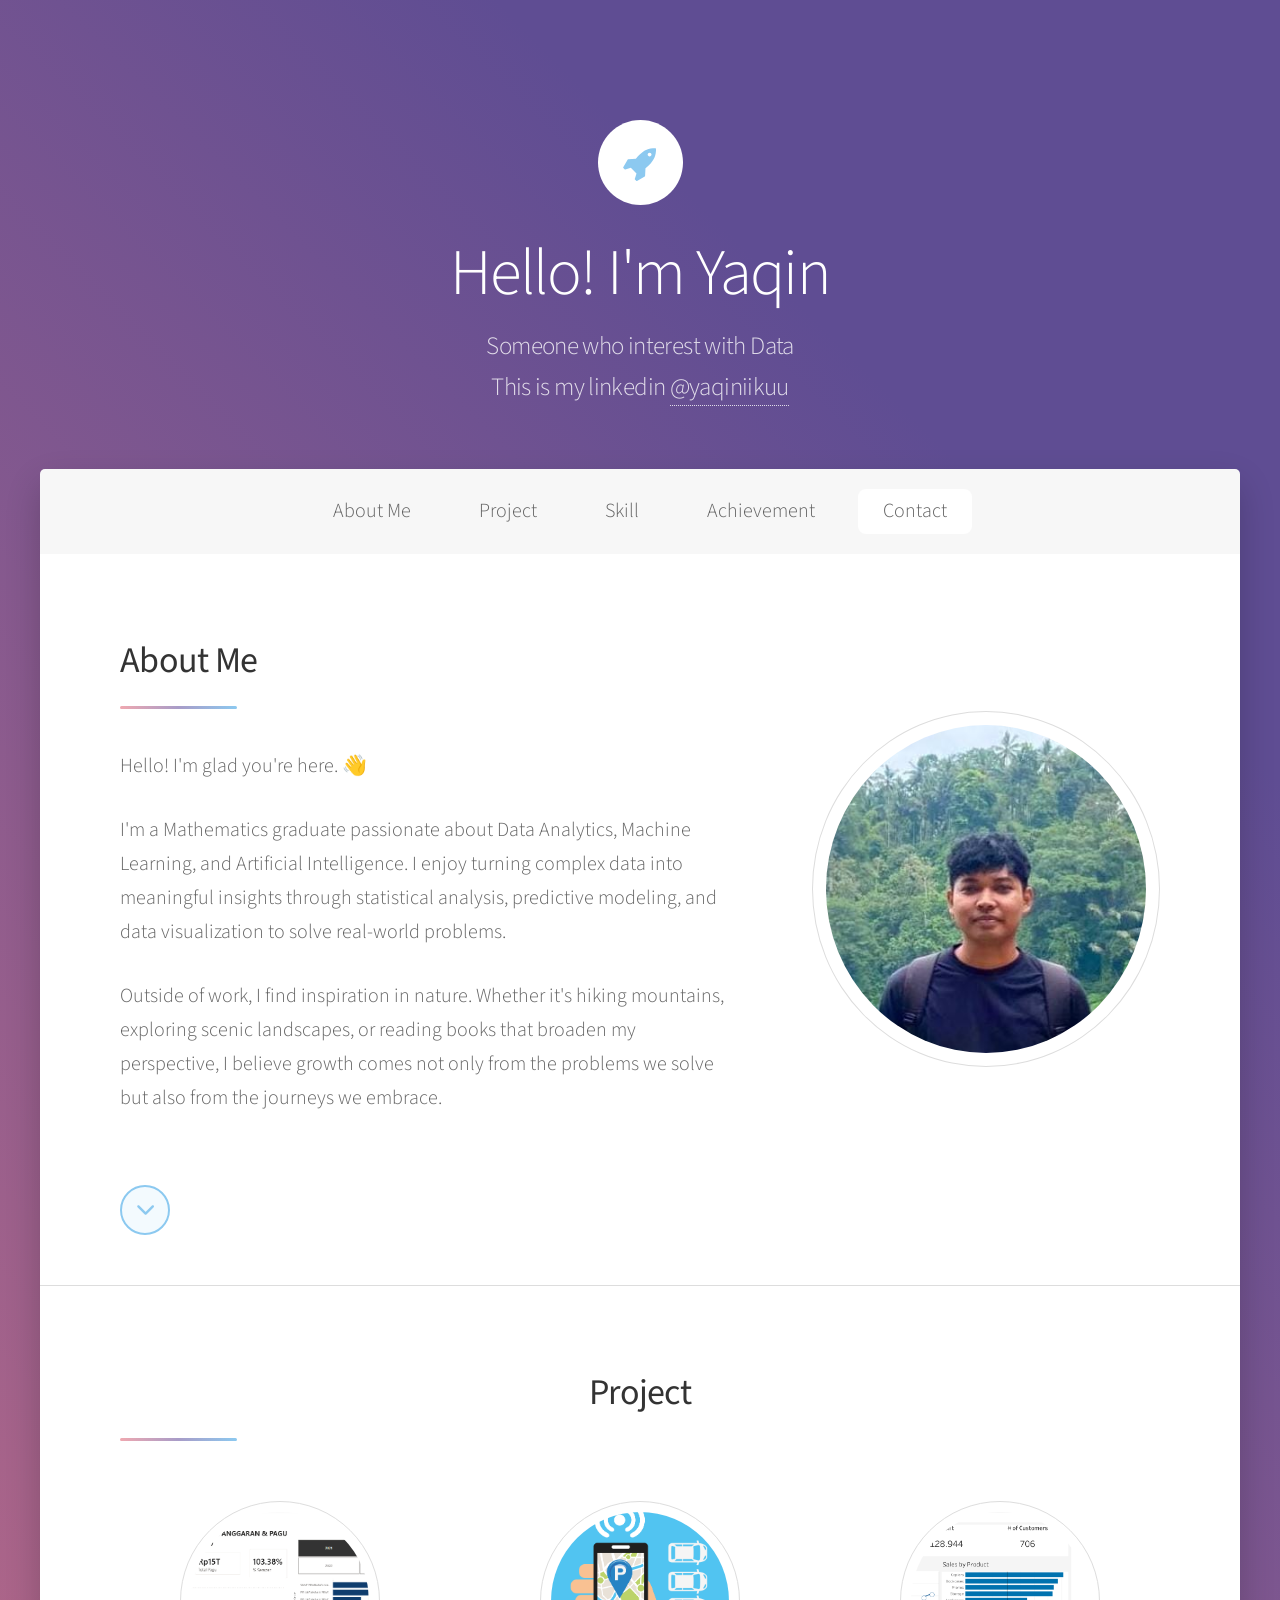
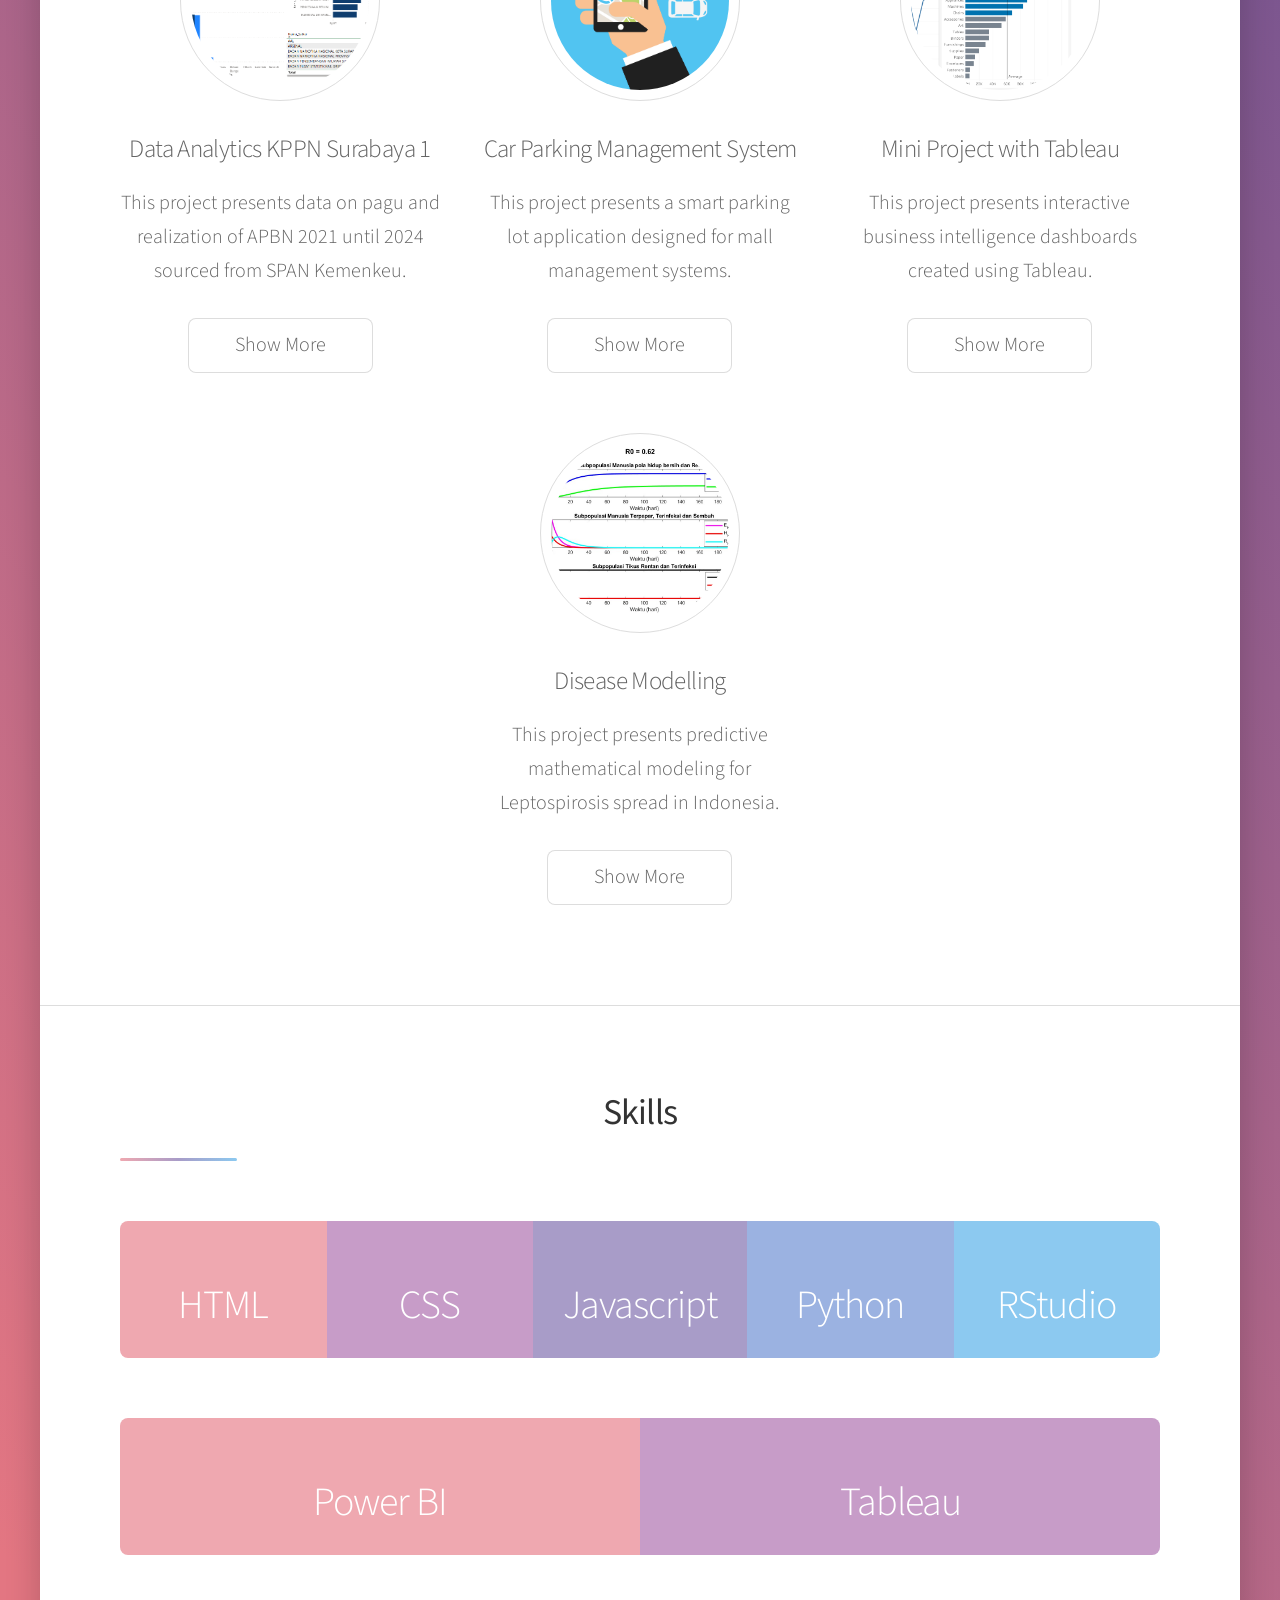
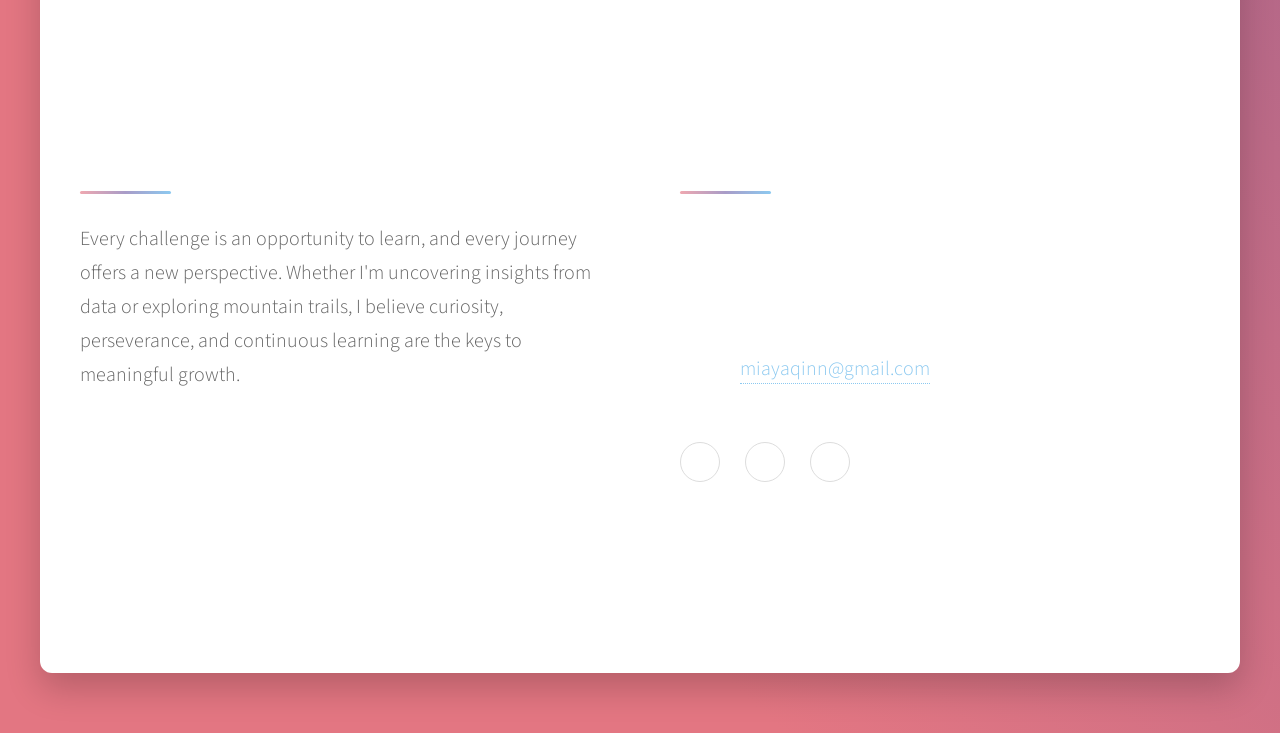
==== index.html @ 9f7db55f "Update index.html" ====
<!DOCTYPE HTML>
<html>
	<head>
		<title>Web Portofolio Me</title>
		<meta charset="utf-8" />
		<link rel="icon" href="favicon.ico" type="image/x-icon">
		<meta name="viewport" content="width=device-width, initial-scale=1, user-scalable=no" />
		<link rel="stylesheet" href="assets/css/main.css" />
		<link rel="stylesheet" href="assets/css/project.css" />
		<noscript><link rel="stylesheet" href="assets/css/noscript.css" /></noscript>
	</head>
	<body class="is-preload">

		<!-- Wrapper -->
			<div id="wrapper">

				<!-- Header -->
					<header id="header" class="alt">
						<span class="logo"><img src="images/logo.svg" alt="" /></span>
						<h1>Hello! I'm Yaqin</h1>
						<p>Someone who interest with Data<br />
						This is my linkedin <a href="https://linkedin.com">@yaqiniikuu</a></p>
					</header>

				<!-- Nav -->
					<nav id="nav">
						<ul>
							<li><a href="#intro" class="active">About Me</a></li>
							<li><a href="#first">Project</a></li>
							<li><a href="#second">Skill</a></li>
							<li><a href="#third">Achievement</a></li>
							<li><a href="#footer">Contact</a></li>
						</ul>
					</nav>

				<!-- Main -->
					<div id="main">

						<!-- Introduction -->
							<section id="intro" class="main">
								<div class="spotlight">
									<div class="content">
										<header class="major">
											<h2>About Me</h2>
										</header>
									 <p>
          						      Hello! I'm glad you're here. 👋
          						  </p>
          						  <p>
              					    I'm a Mathematics graduate passionate about Data Analytics,
              			 		    Machine Learning, and Artificial Intelligence. I enjoy turning
                					complex data into meaningful insights through statistical analysis,
                					predictive modeling, and data visualization to solve real-world
               					    problems.
          						   </p>
        						    <p>
           						     Outside of work, I find inspiration in nature. Whether it's hiking
           						     mountains, exploring scenic landscapes, or reading books that
              					     broaden my perspective, I believe growth comes not only from the
               						 problems we solve but also from the journeys we embrace.
          						  </p>
									</div>
									<span class="image"><img src="images/AboutMe.jpeg" alt="" /></span>
								</div>

<div class="scroll-down-container">
	<a href="#first" class="scroll-down-btn" aria-label="Scroll down to Projects">
		<i class="fa-solid fa-chevron-down"></i>
	</a>
</div>
							</section>

						<!-- First Section (Project) -->
							<section id="first" class="main special">
								<header class="major">
									<h2>Project</h2>
								</header>
								<ul class="features">
									<li>
										<span class="image"><img src="images/project1.png" alt="" /></span>
										<h3>Data Analytics KPPN Surabaya 1</h3>
										<p>This project presents data on pagu and realization of APBN 2021 until 2024 sourced from SPAN Kemenkeu.</p>
										<ul class="actions special">
											<li><a href="project1.html" class="button">Show More</a></li>
										</ul>
									</li>
									<li>
										<span class="image"><img src="images/project2.jpg" alt="" /></span>
										<h3>Car Parking Management System</h3>
										<p>This project presents a smart parking lot application designed for mall management systems.</p>
										<ul class="actions special">
											<li><a href="project2.html" class="button">Show More</a></li>
										</ul>
									</li>
									<li>
										<span class="image"><img src="images/project3.png" alt="" /></span>
										<h3>Mini Project with Tableau</h3>
										<p>This project presents interactive business intelligence dashboards created using Tableau.</p>
										<ul class="actions special">
											<li><a href="project3.html" class="button">Show More</a></li>
										</ul>
									</li>
									<li>
										<span class="image"><img src="images/project4.jpg" alt="" /></span>
										<h3>Disease Modelling</h3>
										<p>This project presents predictive mathematical modeling for Leptospirosis spread in Indonesia.</p>
										<ul class="actions special">
											<li><a href="project4.html" class="button">Show More</a></li>
										</ul>
									</li>
								</ul>
							</section>

						<!-- Second Section (Skills) -->
							<section id="second" class="main special">
								<header class="major">
									<h2>Skills</h2>
								</header>
								<ul class="statistics">
									<li class="style1">
										<span class="icon brands fa-html5"></span>
										<b>HTML</b>
									</li>
									<li class="style2">
										<span class="icon brands fa-css3-alt"></span>
										<b>CSS</b>
									</li>
									<li class="style3">
										<span class="icon brands fa-js"></span>
										<b>Javascript</b>
									</li>
									<li class="style4">
										<span class="icon brands fa-python"></span>
										<b>Python</b>
									</li>
									<li class="style5">
										<span class="icon brands fa-r-project"></span>
										<b>RStudio</b>
									</li>
								</ul>
        <ul class="statistics">
									<li class="style1">
										<span class="icon regular fa-chart-bar"></span>
										<b>Power BI</b>
									</li>
									<li class="style2">
										<span class="icon solid fa-chart-line"></span>
										<b>Tableau</b>
								</ul>
							</section>


				<!-- Footer -->
					<footer id="footer">
						<section>
							<h2>A little word by me</h2>
							<p>Every challenge is an opportunity to learn, and every journey offers a new perspective. Whether I'm uncovering insights from data or exploring mountain trails, I believe curiosity, perseverance, and continuous learning are the keys to meaningful growth.
</p>
						</section>
						<section>
							<h2>Contact</h2>
							<dl class="alt">
								<dt>Address</dt>
								<dd>Jl Tambak Bayan Tengah Gang 2 No 2, Bubutan, Surabaya, Jawa Timur</dd>
								<dt>Phone</dt>
								<dd>085174173677</dd>
								<dt>Email</dt>
								<dd><a href="mailto:miayaqinn@gmail.com">miayaqinn@gmail.com</a></dd>
							</dl>
							<ul class="icons">
								<li><a href="https://www.instagram.com/yaqiniiku/" class="icon brands fa-instagram alt"><span class="label">Instagram</span></a></li>
								<li><a href="https://github.com/yaqinikuu" class="icon brands fa-github alt"><span class="label">GitHub</span></a></li>
								<li><a href="https://www.linkedin.com/in/mohammad-iqbal-ainul-yaqin" class="icon brands fa-linkedin alt"><span class="label">Linkedin</span></a></li>
							</ul>
						</section>
					</footer>

			</div>

		<!-- Scripts -->
			<script src="assets/js/jquery.min.js"></script>
			<script src="assets/js/jquery.scrollex.min.js"></script>
			<script src="assets/js/jquery.scrolly.min.js"></script>
			<script src="assets/js/browser.min.js"></script>
			<script src="assets/js/breakpoints.min.js"></script>
			<script src="assets/js/util.js"></script>
			<script src="assets/js/main.js"></script>
			<script src="assets/js/project.js"></script>
								

	</body>
</html>
---- assets/css/main.css ----
@import 'https://fonts.googleapis.com/css?family=Source+Sans+Pro:300,400';
/* Panggil Font Awesome via CDN online */
@import url('https://cdnjs.cloudflare.com/ajax/libs/font-awesome/6.5.1/css/all.min.css');

/* Panggil Google Fonts */
@import url('https://fonts.googleapis.com/css?family=Source+Sans+Pro:300,400');


html, body, div, span, applet, object,
iframe, h1, h2, h3, h4, h5, h6, p, blockquote,
pre, a, abbr, acronym, address, big, cite,
code, del, dfn, em, img, ins, kbd, q, s, samp,
small, strike, strong, sub, sup, tt, var, b,
u, i, center, dl, dt, dd, ol, ul, li, fieldset,
form, label, legend, table, caption, tbody,
tfoot, thead, tr, th, td, article, aside,
canvas, details, embed, figure, figcaption,
footer, header, hgroup, menu, nav, output, ruby,
section, summary, time, mark, audio, video {
	margin: 0;
	padding: 0;
	border: 0;
	font-size: 100%;
	font: inherit;
	vertical-align: baseline;}

article, aside, details, figcaption, figure,
footer, header, hgroup, menu, nav, section {
	display: block;}




body {
	line-height: 1;
}

ol, ul {
	list-style: none;
}

blockquote, q {
	quotes: none;
}

	blockquote:before, blockquote:after, q:before, q:after {
		content: '';
		content: none;
	}

table {
	border-collapse: collapse;
	border-spacing: 0;
}

body {
	-webkit-text-size-adjust: none;
}

mark {
	background-color: transparent;
	color: inherit;
}

input::-moz-focus-inner {
	border: 0;
	padding: 0;
}

input, select, textarea {
	-moz-appearance: none;
	-webkit-appearance: none;
	-ms-appearance: none;
	appearance: none;
}

/* Basic */

	@-ms-viewport {
		width: device-width;
	}

	body {
		-ms-overflow-style: scrollbar;
	}

	@media screen and (max-width: 480px) {

		html, body {
			min-width: 320px;
		}

	}

	html {
		box-sizing: border-box;
	}

	*, *:before, *:after {
		box-sizing: inherit;
	}

	body {
		background-color: #935d8c;
		background-image: url("images/overlay.png"), -moz-linear-gradient(45deg, #e37682 15%, #5f4d93 85%);
		background-image: url("images/overlay.png"), -webkit-linear-gradient(45deg, #e37682 15%, #5f4d93 85%);
		background-image: url("images/overlay.png"), -ms-linear-gradient(45deg, #e37682 15%, #5f4d93 85%);
		background-image: url("images/overlay.png"), linear-gradient(45deg, #e37682 15%, #5f4d93 85%);
	}

		body.is-preload *, body.is-preload *:before, body.is-preload *:after {
			-moz-animation: none !important;
			-webkit-animation: none !important;
			-ms-animation: none !important;
			animation: none !important;
			-moz-transition: none !important;
			-webkit-transition: none !important;
			-ms-transition: none !important;
			transition: none !important;
		}

/* Type */

	body {
		background-color: #935d8c;
		color: rgba(255, 255, 255, 0.65);
	}

	body, input, select, textarea {
		font-family: "Source Sans Pro", Helvetica, sans-serif;
		font-size: 17pt;
		font-weight: 300;
		line-height: 1.65;
	}

		@media screen and (max-width: 1680px) {

			body, input, select, textarea {
				font-size: 14pt;
			}

		}

		@media screen and (max-width: 1280px) {

			body, input, select, textarea {
				font-size: 12pt;
			}

		}

		@media screen and (max-width: 360px) {

			body, input, select, textarea {
				font-size: 11pt;
			}

		}

	a {
		-moz-transition: color 0.2s ease, border-bottom 0.2s ease;
		-webkit-transition: color 0.2s ease, border-bottom 0.2s ease;
		-ms-transition: color 0.2s ease, border-bottom 0.2s ease;
		transition: color 0.2s ease, border-bottom 0.2s ease;
		text-decoration: none;
		border-bottom: dotted 1px;
		color: inherit;
	}

		a:hover {
			border-bottom-color: transparent;
		}

	strong, b {
		font-weight: 400;
	}

	em, i {
		font-style: italic;
	}

	p {
		margin: 0 0 2em 0;
	}

		p.content {
			-moz-columns: 20em 2;
			-webkit-columns: 20em 2;
			-ms-columns: 20em 2;
			columns: 20em 2;
			-moz-column-gap: 2em;
			-webkit-column-gap: 2em;
			-ms-column-gap: 2em;
			column-gap: 2em;
			text-align: justify;
		}

	h1, h2, h3, h4, h5, h6 {
		font-weight: 300;
		line-height: 1.5;
		margin: 0 0 0.7em 0;
		letter-spacing: -0.025em;
	}

		h1 a, h2 a, h3 a, h4 a, h5 a, h6 a {
			color: inherit;
			text-decoration: none;
		}

	h1 {
		font-size: 2.5em;
		line-height: 1.2;
	}

	h2 {
		font-size: 1.5em;
	}

	h3 {
		font-size: 1.25em;
	}

	h4 {
		font-size: 1.1em;
	}

	h5 {
		font-size: 0.9em;
	}

	h6 {
		font-size: 0.7em;
	}

	@media screen and (max-width: 736px) {

		h1 {
			font-size: 2em;
		}

	}

	sub {
		font-size: 0.8em;
		position: relative;
		top: 0.5em;
	}

	sup {
		font-size: 0.8em;
		position: relative;
		top: -0.5em;
	}

	blockquote {
		border-left: solid 4px;
		font-style: italic;
		margin: 0 0 2em 0;
		padding: 0.5em 0 0.5em 2em;
	}

	code {
		border-radius: 8px;
		border: solid 1px;
		font-family: "Courier New", monospace;
		font-size: 0.9em;
		margin: 0 0.25em;
		padding: 0.25em 0.65em;
	}

	pre {
		-webkit-overflow-scrolling: touch;
		font-family: "Courier New", monospace;
		font-size: 0.9em;
		margin: 0 0 2em 0;
	}

		pre code {
			display: block;
			line-height: 1.75;
			padding: 1em 1.5em;
			overflow-x: auto;
		}

	hr {
		border: 0;
		border-bottom: solid 1px;
		margin: 2em 0;
	}

		hr.major {
			margin: 3em 0;
		}

	.align-left {
		text-align: left;
	}

	.align-center {
		text-align: center;
	}

	.align-right {
		text-align: right;
	}

	input, select, textarea {
		color: #ffffff;
	}

	a:hover {
		color: #ffffff;
	}

	strong, b {
		color: #ffffff;
	}

	h1, h2, h3, h4, h5, h6 {
		color: #ffffff;
	}

	blockquote {
		border-left-color: rgba(255, 255, 255, 0.35);
	}

	code {
		background: rgba(255, 255, 255, 0.075);
		border-color: rgba(255, 255, 255, 0.35);
	}

	hr {
		border-bottom-color: rgba(255, 255, 255, 0.35);
	}

/* Row */

	.row {
		display: flex;
		flex-wrap: wrap;
		box-sizing: border-box;
		align-items: stretch;
	}

		.row > * {
			box-sizing: border-box;
		}

		.row.gtr-uniform > * > :last-child {
			margin-bottom: 0;
		}

		.row.aln-left {
			justify-content: flex-start;
		}

		.row.aln-center {
			justify-content: center;
		}

		.row.aln-right {
			justify-content: flex-end;
		}

		.row.aln-top {
			align-items: flex-start;
		}

		.row.aln-middle {
			align-items: center;
		}

		.row.aln-bottom {
			align-items: flex-end;
		}

		.row > .imp {
			order: -1;
		}

		.row > .col-1 {
			width: 8.33333%;
		}

		.row > .off-1 {
			margin-left: 8.33333%;
		}

		.row > .col-2 {
			width: 16.66667%;
		}

		.row > .off-2 {
			margin-left: 16.66667%;
		}

		.row > .col-3 {
			width: 25%;
		}

		.row > .off-3 {
			margin-left: 25%;
		}

		.row > .col-4 {
			width: 33.33333%;
		}

		.row > .off-4 {
			margin-left: 33.33333%;
		}

		.row > .col-5 {
			width: 41.66667%;
		}

		.row > .off-5 {
			margin-left: 41.66667%;
		}

		.row > .col-6 {
			width: 50%;
		}

		.row > .off-6 {
			margin-left: 50%;
		}

		.row > .col-7 {
			width: 58.33333%;
		}

		.row > .off-7 {
			margin-left: 58.33333%;
		}

		.row > .col-8 {
			width: 66.66667%;
		}

		.row > .off-8 {
			margin-left: 66.66667%;
		}

		.row > .col-9 {
			width: 75%;
		}

		.row > .off-9 {
			margin-left: 75%;
		}

		.row > .col-10 {
			width: 83.33333%;
		}

		.row > .off-10 {
			margin-left: 83.33333%;
		}

		.row > .col-11 {
			width: 91.66667%;
		}

		.row > .off-11 {
			margin-left: 91.66667%;
		}

		.row > .col-12 {
			width: 100%;
		}

		.row > .off-12 {
			margin-left: 100%;
		}

		.row.gtr-0 {
			margin-top: 0;
			margin-left: 0em;
		}

			.row.gtr-0 > * {
				padding: 0 0 0 0em;
			}

			.row.gtr-0.gtr-uniform {
				margin-top: 0em;
			}

				.row.gtr-0.gtr-uniform > * {
					padding-top: 0em;
				}

		.row.gtr-25 {
			margin-top: 0;
			margin-left: -0.375em;
		}

			.row.gtr-25 > * {
				padding: 0 0 0 0.375em;
			}

			.row.gtr-25.gtr-uniform {
				margin-top: -0.375em;
			}

				.row.gtr-25.gtr-uniform > * {
					padding-top: 0.375em;
				}

		.row.gtr-50 {
			margin-top: 0;
			margin-left: -0.75em;
		}

			.row.gtr-50 > * {
				padding: 0 0 0 0.75em;
			}

			.row.gtr-50.gtr-uniform {
				margin-top: -0.75em;
			}

				.row.gtr-50.gtr-uniform > * {
					padding-top: 0.75em;
				}

		.row {
			margin-top: 0;
			margin-left: -1.5em;
		}

			.row > * {
				padding: 0 0 0 1.5em;
			}

			.row.gtr-uniform {
				margin-top: -1.5em;
			}

				.row.gtr-uniform > * {
					padding-top: 1.5em;
				}

		.row.gtr-150 {
			margin-top: 0;
			margin-left: -2.25em;
		}

			.row.gtr-150 > * {
				padding: 0 0 0 2.25em;
			}

			.row.gtr-150.gtr-uniform {
				margin-top: -2.25em;
			}

				.row.gtr-150.gtr-uniform > * {
					padding-top: 2.25em;
				}

		.row.gtr-200 {
			margin-top: 0;
			margin-left: -3em;
		}

			.row.gtr-200 > * {
				padding: 0 0 0 3em;
			}

			.row.gtr-200.gtr-uniform {
				margin-top: -3em;
			}

				.row.gtr-200.gtr-uniform > * {
					padding-top: 3em;
				}

		@media screen and (max-width: 1680px) {

			.row {
				display: flex;
				flex-wrap: wrap;
				box-sizing: border-box;
				align-items: stretch;
			}

				.row > * {
					box-sizing: border-box;
				}

				.row.gtr-uniform > * > :last-child {
					margin-bottom: 0;
				}

				.row.aln-left {
					justify-content: flex-start;
				}

				.row.aln-center {
					justify-content: center;
				}

				.row.aln-right {
					justify-content: flex-end;
				}

				.row.aln-top {
					align-items: flex-start;
				}

				.row.aln-middle {
					align-items: center;
				}

				.row.aln-bottom {
					align-items: flex-end;
				}

				.row > .imp-xlarge {
					order: -1;
				}

				.row > .col-1-xlarge {
					width: 8.33333%;
				}

				.row > .off-1-xlarge {
					margin-left: 8.33333%;
				}

				.row > .col-2-xlarge {
					width: 16.66667%;
				}

				.row > .off-2-xlarge {
					margin-left: 16.66667%;
				}

				.row > .col-3-xlarge {
					width: 25%;
				}

				.row > .off-3-xlarge {
					margin-left: 25%;
				}

				.row > .col-4-xlarge {
					width: 33.33333%;
				}

				.row > .off-4-xlarge {
					margin-left: 33.33333%;
				}

				.row > .col-5-xlarge {
					width: 41.66667%;
				}

				.row > .off-5-xlarge {
					margin-left: 41.66667%;
				}

				.row > .col-6-xlarge {
					width: 50%;
				}

				.row > .off-6-xlarge {
					margin-left: 50%;
				}

				.row > .col-7-xlarge {
					width: 58.33333%;
				}

				.row > .off-7-xlarge {
					margin-left: 58.33333%;
				}

				.row > .col-8-xlarge {
					width: 66.66667%;
				}

				.row > .off-8-xlarge {
					margin-left: 66.66667%;
				}

				.row > .col-9-xlarge {
					width: 75%;
				}

				.row > .off-9-xlarge {
					margin-left: 75%;
				}

				.row > .col-10-xlarge {
					width: 83.33333%;
				}

				.row > .off-10-xlarge {
					margin-left: 83.33333%;
				}

				.row > .col-11-xlarge {
					width: 91.66667%;
				}

				.row > .off-11-xlarge {
					margin-left: 91.66667%;
				}

				.row > .col-12-xlarge {
					width: 100%;
				}

				.row > .off-12-xlarge {
					margin-left: 100%;
				}

				.row.gtr-0 {
					margin-top: 0;
					margin-left: 0em;
				}

					.row.gtr-0 > * {
						padding: 0 0 0 0em;
					}

					.row.gtr-0.gtr-uniform {
						margin-top: 0em;
					}

						.row.gtr-0.gtr-uniform > * {
							padding-top: 0em;
						}

				.row.gtr-25 {
					margin-top: 0;
					margin-left: -0.375em;
				}

					.row.gtr-25 > * {
						padding: 0 0 0 0.375em;
					}

					.row.gtr-25.gtr-uniform {
						margin-top: -0.375em;
					}

						.row.gtr-25.gtr-uniform > * {
							padding-top: 0.375em;
						}

				.row.gtr-50 {
					margin-top: 0;
					margin-left: -0.75em;
				}

					.row.gtr-50 > * {
						padding: 0 0 0 0.75em;
					}

					.row.gtr-50.gtr-uniform {
						margin-top: -0.75em;
					}

						.row.gtr-50.gtr-uniform > * {
							padding-top: 0.75em;
						}

				.row {
					margin-top: 0;
					margin-left: -1.5em;
				}

					.row > * {
						padding: 0 0 0 1.5em;
					}

					.row.gtr-uniform {
						margin-top: -1.5em;
					}

						.row.gtr-uniform > * {
							padding-top: 1.5em;
						}

				.row.gtr-150 {
					margin-top: 0;
					margin-left: -2.25em;
				}

					.row.gtr-150 > * {
						padding: 0 0 0 2.25em;
					}

					.row.gtr-150.gtr-uniform {
						margin-top: -2.25em;
					}

						.row.gtr-150.gtr-uniform > * {
							padding-top: 2.25em;
						}

				.row.gtr-200 {
					margin-top: 0;
					margin-left: -3em;
				}

					.row.gtr-200 > * {
						padding: 0 0 0 3em;
					}

					.row.gtr-200.gtr-uniform {
						margin-top: -3em;
					}

						.row.gtr-200.gtr-uniform > * {
							padding-top: 3em;
						}

		}

		@media screen and (max-width: 1280px) {

			.row {
				display: flex;
				flex-wrap: wrap;
				box-sizing: border-box;
				align-items: stretch;
			}

				.row > * {
					box-sizing: border-box;
				}

				.row.gtr-uniform > * > :last-child {
					margin-bottom: 0;
				}

				.row.aln-left {
					justify-content: flex-start;
				}

				.row.aln-center {
					justify-content: center;
				}

				.row.aln-right {
					justify-content: flex-end;
				}

				.row.aln-top {
					align-items: flex-start;
				}

				.row.aln-middle {
					align-items: center;
				}

				.row.aln-bottom {
					align-items: flex-end;
				}

				.row > .imp-large {
					order: -1;
				}

				.row > .col-1-large {
					width: 8.33333%;
				}

				.row > .off-1-large {
					margin-left: 8.33333%;
				}

				.row > .col-2-large {
					width: 16.66667%;
				}

				.row > .off-2-large {
					margin-left: 16.66667%;
				}

				.row > .col-3-large {
					width: 25%;
				}

				.row > .off-3-large {
					margin-left: 25%;
				}

				.row > .col-4-large {
					width: 33.33333%;
				}

				.row > .off-4-large {
					margin-left: 33.33333%;
				}

				.row > .col-5-large {
					width: 41.66667%;
				}

				.row > .off-5-large {
					margin-left: 41.66667%;
				}

				.row > .col-6-large {
					width: 50%;
				}

				.row > .off-6-large {
					margin-left: 50%;
				}

				.row > .col-7-large {
					width: 58.33333%;
				}

				.row > .off-7-large {
					margin-left: 58.33333%;
				}

				.row > .col-8-large {
					width: 66.66667%;
				}

				.row > .off-8-large {
					margin-left: 66.66667%;
				}

				.row > .col-9-large {
					width: 75%;
				}

				.row > .off-9-large {
					margin-left: 75%;
				}

				.row > .col-10-large {
					width: 83.33333%;
				}

				.row > .off-10-large {
					margin-left: 83.33333%;
				}

				.row > .col-11-large {
					width: 91.66667%;
				}

				.row > .off-11-large {
					margin-left: 91.66667%;
				}

				.row > .col-12-large {
					width: 100%;
				}

				.row > .off-12-large {
					margin-left: 100%;
				}

				.row.gtr-0 {
					margin-top: 0;
					margin-left: 0em;
				}

					.row.gtr-0 > * {
						padding: 0 0 0 0em;
					}

					.row.gtr-0.gtr-uniform {
						margin-top: 0em;
					}

						.row.gtr-0.gtr-uniform > * {
							padding-top: 0em;
						}

				.row.gtr-25 {
					margin-top: 0;
					margin-left: -0.375em;
				}

					.row.gtr-25 > * {
						padding: 0 0 0 0.375em;
					}

					.row.gtr-25.gtr-uniform {
						margin-top: -0.375em;
					}

						.row.gtr-25.gtr-uniform > * {
							padding-top: 0.375em;
						}

				.row.gtr-50 {
					margin-top: 0;
					margin-left: -0.75em;
				}

					.row.gtr-50 > * {
						padding: 0 0 0 0.75em;
					}

					.row.gtr-50.gtr-uniform {
						margin-top: -0.75em;
					}

						.row.gtr-50.gtr-uniform > * {
							padding-top: 0.75em;
						}

				.row {
					margin-top: 0;
					margin-left: -1.5em;
				}

					.row > * {
						padding: 0 0 0 1.5em;
					}

					.row.gtr-uniform {
						margin-top: -1.5em;
					}

						.row.gtr-uniform > * {
							padding-top: 1.5em;
						}

				.row.gtr-150 {
					margin-top: 0;
					margin-left: -2.25em;
				}

					.row.gtr-150 > * {
						padding: 0 0 0 2.25em;
					}

					.row.gtr-150.gtr-uniform {
						margin-top: -2.25em;
					}

						.row.gtr-150.gtr-uniform > * {
							padding-top: 2.25em;
						}

				.row.gtr-200 {
					margin-top: 0;
					margin-left: -3em;
				}

					.row.gtr-200 > * {
						padding: 0 0 0 3em;
					}

					.row.gtr-200.gtr-uniform {
						margin-top: -3em;
					}

						.row.gtr-200.gtr-uniform > * {
							padding-top: 3em;
						}

		}

		@media screen and (max-width: 980px) {

			.row {
				display: flex;
				flex-wrap: wrap;
				box-sizing: border-box;
				align-items: stretch;
			}

				.row > * {
					box-sizing: border-box;
				}

				.row.gtr-uniform > * > :last-child {
					margin-bottom: 0;
				}

				.row.aln-left {
					justify-content: flex-start;
				}

				.row.aln-center {
					justify-content: center;
				}

				.row.aln-right {
					justify-content: flex-end;
				}

				.row.aln-top {
					align-items: flex-start;
				}

				.row.aln-middle {
					align-items: center;
				}

				.row.aln-bottom {
					align-items: flex-end;
				}

				.row > .imp-medium {
					order: -1;
				}

				.row > .col-1-medium {
					width: 8.33333%;
				}

				.row > .off-1-medium {
					margin-left: 8.33333%;
				}

				.row > .col-2-medium {
					width: 16.66667%;
				}

				.row > .off-2-medium {
					margin-left: 16.66667%;
				}

				.row > .col-3-medium {
					width: 25%;
				}

				.row > .off-3-medium {
					margin-left: 25%;
				}

				.row > .col-4-medium {
					width: 33.33333%;
				}

				.row > .off-4-medium {
					margin-left: 33.33333%;
				}

				.row > .col-5-medium {
					width: 41.66667%;
				}

				.row > .off-5-medium {
					margin-left: 41.66667%;
				}

				.row > .col-6-medium {
					width: 50%;
				}

				.row > .off-6-medium {
					margin-left: 50%;
				}

				.row > .col-7-medium {
					width: 58.33333%;
				}

				.row > .off-7-medium {
					margin-left: 58.33333%;
				}

				.row > .col-8-medium {
					width: 66.66667%;
				}

				.row > .off-8-medium {
					margin-left: 66.66667%;
				}

				.row > .col-9-medium {
					width: 75%;
				}

				.row > .off-9-medium {
					margin-left: 75%;
				}

				.row > .col-10-medium {
					width: 83.33333%;
				}

				.row > .off-10-medium {
					margin-left: 83.33333%;
				}

				.row > .col-11-medium {
					width: 91.66667%;
				}

				.row > .off-11-medium {
					margin-left: 91.66667%;
				}

				.row > .col-12-medium {
					width: 100%;
				}

				.row > .off-12-medium {
					margin-left: 100%;
				}

				.row.gtr-0 {
					margin-top: 0;
					margin-left: 0em;
				}

					.row.gtr-0 > * {
						padding: 0 0 0 0em;
					}

					.row.gtr-0.gtr-uniform {
						margin-top: 0em;
					}

						.row.gtr-0.gtr-uniform > * {
							padding-top: 0em;
						}

				.row.gtr-25 {
					margin-top: 0;
					margin-left: -0.375em;
				}

					.row.gtr-25 > * {
						padding: 0 0 0 0.375em;
					}

					.row.gtr-25.gtr-uniform {
						margin-top: -0.375em;
					}

						.row.gtr-25.gtr-uniform > * {
							padding-top: 0.375em;
						}

				.row.gtr-50 {
					margin-top: 0;
					margin-left: -0.75em;
				}

					.row.gtr-50 > * {
						padding: 0 0 0 0.75em;
					}

					.row.gtr-50.gtr-uniform {
						margin-top: -0.75em;
					}

						.row.gtr-50.gtr-uniform > * {
							padding-top: 0.75em;
						}

				.row {
					margin-top: 0;
					margin-left: -1.5em;
				}

					.row > * {
						padding: 0 0 0 1.5em;
					}

					.row.gtr-uniform {
						margin-top: -1.5em;
					}

						.row.gtr-uniform > * {
							padding-top: 1.5em;
						}

				.row.gtr-150 {
					margin-top: 0;
					margin-left: -2.25em;
				}

					.row.gtr-150 > * {
						padding: 0 0 0 2.25em;
					}

					.row.gtr-150.gtr-uniform {
						margin-top: -2.25em;
					}

						.row.gtr-150.gtr-uniform > * {
							padding-top: 2.25em;
						}

				.row.gtr-200 {
					margin-top: 0;
					margin-left: -3em;
				}

					.row.gtr-200 > * {
						padding: 0 0 0 3em;
					}

					.row.gtr-200.gtr-uniform {
						margin-top: -3em;
					}

						.row.gtr-200.gtr-uniform > * {
							padding-top: 3em;
						}

		}

		@media screen and (max-width: 736px) {

			.row {
				display: flex;
				flex-wrap: wrap;
				box-sizing: border-box;
				align-items: stretch;
			}

				.row > * {
					box-sizing: border-box;
				}

				.row.gtr-uniform > * > :last-child {
					margin-bottom: 0;
				}

				.row.aln-left {
					justify-content: flex-start;
				}

				.row.aln-center {
					justify-content: center;
				}

				.row.aln-right {
					justify-content: flex-end;
				}

				.row.aln-top {
					align-items: flex-start;
				}

				.row.aln-middle {
					align-items: center;
				}

				.row.aln-bottom {
					align-items: flex-end;
				}

				.row > .imp-small {
					order: -1;
				}

				.row > .col-1-small {
					width: 8.33333%;
				}

				.row > .off-1-small {
					margin-left: 8.33333%;
				}

				.row > .col-2-small {
					width: 16.66667%;
				}

				.row > .off-2-small {
					margin-left: 16.66667%;
				}

				.row > .col-3-small {
					width: 25%;
				}

				.row > .off-3-small {
					margin-left: 25%;
				}

				.row > .col-4-small {
					width: 33.33333%;
				}

				.row > .off-4-small {
					margin-left: 33.33333%;
				}

				.row > .col-5-small {
					width: 41.66667%;
				}

				.row > .off-5-small {
					margin-left: 41.66667%;
				}

				.row > .col-6-small {
					width: 50%;
				}

				.row > .off-6-small {
					margin-left: 50%;
				}

				.row > .col-7-small {
					width: 58.33333%;
				}

				.row > .off-7-small {
					margin-left: 58.33333%;
				}

				.row > .col-8-small {
					width: 66.66667%;
				}

				.row > .off-8-small {
					margin-left: 66.66667%;
				}

				.row > .col-9-small {
					width: 75%;
				}

				.row > .off-9-small {
					margin-left: 75%;
				}

				.row > .col-10-small {
					width: 83.33333%;
				}

				.row > .off-10-small {
					margin-left: 83.33333%;
				}

				.row > .col-11-small {
					width: 91.66667%;
				}

				.row > .off-11-small {
					margin-left: 91.66667%;
				}

				.row > .col-12-small {
					width: 100%;
				}

				.row > .off-12-small {
					margin-left: 100%;
				}

				.row.gtr-0 {
					margin-top: 0;
					margin-left: 0em;
				}

					.row.gtr-0 > * {
						padding: 0 0 0 0em;
					}

					.row.gtr-0.gtr-uniform {
						margin-top: 0em;
					}

						.row.gtr-0.gtr-uniform > * {
							padding-top: 0em;
						}

				.row.gtr-25 {
					margin-top: 0;
					margin-left: -0.25em;
				}

					.row.gtr-25 > * {
						padding: 0 0 0 0.25em;
					}

					.row.gtr-25.gtr-uniform {
						margin-top: -0.25em;
					}

						.row.gtr-25.gtr-uniform > * {
							padding-top: 0.25em;
						}

				.row.gtr-50 {
					margin-top: 0;
					margin-left: -0.5em;
				}

					.row.gtr-50 > * {
						padding: 0 0 0 0.5em;
					}

					.row.gtr-50.gtr-uniform {
						margin-top: -0.5em;
					}

						.row.gtr-50.gtr-uniform > * {
							padding-top: 0.5em;
						}

				.row {
					margin-top: 0;
					margin-left: -1em;
				}

					.row > * {
						padding: 0 0 0 1em;
					}

					.row.gtr-uniform {
						margin-top: -1em;
					}

						.row.gtr-uniform > * {
							padding-top: 1em;
						}

				.row.gtr-150 {
					margin-top: 0;
					margin-left: -1.5em;
				}

					.row.gtr-150 > * {
						padding: 0 0 0 1.5em;
					}

					.row.gtr-150.gtr-uniform {
						margin-top: -1.5em;
					}

						.row.gtr-150.gtr-uniform > * {
							padding-top: 1.5em;
						}

				.row.gtr-200 {
					margin-top: 0;
					margin-left: -2em;
				}

					.row.gtr-200 > * {
						padding: 0 0 0 2em;
					}

					.row.gtr-200.gtr-uniform {
						margin-top: -2em;
					}

						.row.gtr-200.gtr-uniform > * {
							padding-top: 2em;
						}

		}

		@media screen and (max-width: 480px) {

			.row {
				display: flex;
				flex-wrap: wrap;
				box-sizing: border-box;
				align-items: stretch;
			}

				.row > * {
					box-sizing: border-box;
				}

				.row.gtr-uniform > * > :last-child {
					margin-bottom: 0;
				}

				.row.aln-left {
					justify-content: flex-start;
				}

				.row.aln-center {
					justify-content: center;
				}

				.row.aln-right {
					justify-content: flex-end;
				}

				.row.aln-top {
					align-items: flex-start;
				}

				.row.aln-middle {
					align-items: center;
				}

				.row.aln-bottom {
					align-items: flex-end;
				}

				.row > .imp-xsmall {
					order: -1;
				}

				.row > .col-1-xsmall {
					width: 8.33333%;
				}

				.row > .off-1-xsmall {
					margin-left: 8.33333%;
				}

				.row > .col-2-xsmall {
					width: 16.66667%;
				}

				.row > .off-2-xsmall {
					margin-left: 16.66667%;
				}

				.row > .col-3-xsmall {
					width: 25%;
				}

				.row > .off-3-xsmall {
					margin-left: 25%;
				}

				.row > .col-4-xsmall {
					width: 33.33333%;
				}

				.row > .off-4-xsmall {
					margin-left: 33.33333%;
				}

				.row > .col-5-xsmall {
					width: 41.66667%;
				}

				.row > .off-5-xsmall {
					margin-left: 41.66667%;
				}

				.row > .col-6-xsmall {
					width: 50%;
				}

				.row > .off-6-xsmall {
					margin-left: 50%;
				}

				.row > .col-7-xsmall {
					width: 58.33333%;
				}

				.row > .off-7-xsmall {
					margin-left: 58.33333%;
				}

				.row > .col-8-xsmall {
					width: 66.66667%;
				}

				.row > .off-8-xsmall {
					margin-left: 66.66667%;
				}

				.row > .col-9-xsmall {
					width: 75%;
				}

				.row > .off-9-xsmall {
					margin-left: 75%;
				}

				.row > .col-10-xsmall {
					width: 83.33333%;
				}

				.row > .off-10-xsmall {
					margin-left: 83.33333%;
				}

				.row > .col-11-xsmall {
					width: 91.66667%;
				}

				.row > .off-11-xsmall {
					margin-left: 91.66667%;
				}

				.row > .col-12-xsmall {
					width: 100%;
				}

				.row > .off-12-xsmall {
					margin-left: 100%;
				}

				.row.gtr-0 {
					margin-top: 0;
					margin-left: 0em;
				}

					.row.gtr-0 > * {
						padding: 0 0 0 0em;
					}

					.row.gtr-0.gtr-uniform {
						margin-top: 0em;
					}

						.row.gtr-0.gtr-uniform > * {
							padding-top: 0em;
						}

				.row.gtr-25 {
					margin-top: 0;
					margin-left: -0.3125em;
				}

					.row.gtr-25 > * {
						padding: 0 0 0 0.3125em;
					}

					.row.gtr-25.gtr-uniform {
						margin-top: -0.3125em;
					}

						.row.gtr-25.gtr-uniform > * {
							padding-top: 0.3125em;
						}

				.row.gtr-50 {
					margin-top: 0;
					margin-left: -0.625em;
				}

					.row.gtr-50 > * {
						padding: 0 0 0 0.625em;
					}

					.row.gtr-50.gtr-uniform {
						margin-top: -0.625em;
					}

						.row.gtr-50.gtr-uniform > * {
							padding-top: 0.625em;
						}

				.row {
					margin-top: 0;
					margin-left: -1.25em;
				}

					.row > * {
						padding: 0 0 0 1.25em;
					}

					.row.gtr-uniform {
						margin-top: -1.25em;
					}

						.row.gtr-uniform > * {
							padding-top: 1.25em;
						}

				.row.gtr-150 {
					margin-top: 0;
					margin-left: -1.875em;
				}

					.row.gtr-150 > * {
						padding: 0 0 0 1.875em;
					}

					.row.gtr-150.gtr-uniform {
						margin-top: -1.875em;
					}

						.row.gtr-150.gtr-uniform > * {
							padding-top: 1.875em;
						}

				.row.gtr-200 {
					margin-top: 0;
					margin-left: -2.5em;
				}

					.row.gtr-200 > * {
						padding: 0 0 0 2.5em;
					}

					.row.gtr-200.gtr-uniform {
						margin-top: -2.5em;
					}

						.row.gtr-200.gtr-uniform > * {
							padding-top: 2.5em;
						}

		}

/* Box */

	.box {
		border-radius: 8px;
		border: solid;
		margin-bottom: 2em;
		padding: 1.5em;
	}

		.box > :last-child,
		.box > :last-child > :last-child,
		.box > :last-child > :last-child > :last-child {
			margin-bottom: 0;
		}

		.box.alt {
			border: 0;
			border-radius: 0;
			padding: 0;
		}

	.box {
		border-color: rgba(255, 255, 255, 0.35);
	}

/* Button */

	input[type="submit"],
	input[type="reset"],
	input[type="button"],
	button,
	.button {
		-moz-appearance: none;
		-webkit-appearance: none;
		-ms-appearance: none;
		appearance: none;
		-moz-transition: background-color 0.2s ease-in-out, color 0.2s ease-in-out;
		-webkit-transition: background-color 0.2s ease-in-out, color 0.2s ease-in-out;
		-ms-transition: background-color 0.2s ease-in-out, color 0.2s ease-in-out;
		transition: background-color 0.2s ease-in-out, color 0.2s ease-in-out;
		border-radius: 8px;
		border: 0;
		cursor: pointer;
		display: inline-block;
		font-weight: 300;
		height: 2.75em;
		line-height: 2.75em;
		min-width: 9.25em;
		padding: 0 1.5em;
		text-align: center;
		text-decoration: none;
		white-space: nowrap;
	}

		input[type="submit"].icon,
		input[type="reset"].icon,
		input[type="button"].icon,
		button.icon,
		.button.icon {
			padding-left: 1.35em;
		}

			input[type="submit"].icon:before,
			input[type="reset"].icon:before,
			input[type="button"].icon:before,
			button.icon:before,
			.button.icon:before {
				margin-right: 0.5em;
			}

		input[type="submit"].fit,
		input[type="reset"].fit,
		input[type="button"].fit,
		button.fit,
		.button.fit {
			width: 100%;
		}

		input[type="submit"].small,
		input[type="reset"].small,
		input[type="button"].small,
		button.small,
		.button.small {
			font-size: 0.8em;
		}

		input[type="submit"].large,
		input[type="reset"].large,
		input[type="button"].large,
		button.large,
		.button.large {
			font-size: 1.35em;
		}

		input[type="submit"].disabled, input[type="submit"]:disabled,
		input[type="reset"].disabled,
		input[type="reset"]:disabled,
		input[type="button"].disabled,
		input[type="button"]:disabled,
		button.disabled,
		button:disabled,
		.button.disabled,
		.button:disabled {
			pointer-events: none;
			opacity: 0.25;
		}

		@media screen and (max-width: 736px) {

			input[type="submit"],
			input[type="reset"],
			input[type="button"],
			button,
			.button {
				min-width: 0;
			}

		}

	input[type="submit"],
	input[type="reset"],
	input[type="button"],
	button,
	.button {
		background-color: transparent;
		box-shadow: inset 0 0 0 1px rgba(255, 255, 255, 0.35);
		color: #ffffff !important;
	}

		input[type="submit"]:hover,
		input[type="reset"]:hover,
		input[type="button"]:hover,
		button:hover,
		.button:hover {
			background-color: rgba(255, 255, 255, 0.075);
		}

		input[type="submit"]:active,
		input[type="reset"]:active,
		input[type="button"]:active,
		button:active,
		.button:active {
			background-color: rgba(255, 255, 255, 0.2);
		}

		input[type="submit"].icon:before,
		input[type="reset"].icon:before,
		input[type="button"].icon:before,
		button.icon:before,
		.button.icon:before {
			color: rgba(255, 255, 255, 0.5);
		}

		input[type="submit"].primary,
		input[type="reset"].primary,
		input[type="button"].primary,
		button.primary,
		.button.primary {
			background-color: #8cc9f0;
			color: #ffffff !important;
			box-shadow: none;
		}

			input[type="submit"].primary:hover,
			input[type="reset"].primary:hover,
			input[type="button"].primary:hover,
			button.primary:hover,
			.button.primary:hover {
				background-color: #9acff2;
			}

			input[type="submit"].primary:active,
			input[type="reset"].primary:active,
			input[type="button"].primary:active,
			button.primary:active,
			.button.primary:active {
				background-color: #7ec3ee;
			}

			input[type="submit"].primary.icon:before,
			input[type="reset"].primary.icon:before,
			input[type="button"].primary.icon:before,
			button.primary.icon:before,
			.button.primary.icon:before {
				color: #ffffff !important;
			}

/* Form */

	form {
		margin: 0 0 2em 0;
	}

	label {
		display: block;
		font-size: 0.9em;
		font-weight: 400;
		margin: 0 0 1em 0;
	}

	input[type="text"],
	input[type="password"],
	input[type="email"],
	select,
	textarea {
		-moz-appearance: none;
		-webkit-appearance: none;
		-ms-appearance: none;
		appearance: none;
		border-radius: 8px;
		border: solid 1px;
		color: inherit;
		display: block;
		outline: 0;
		padding: 0 1em;
		text-decoration: none;
		width: 100%;
	}

		input[type="text"]:invalid,
		input[type="password"]:invalid,
		input[type="email"]:invalid,
		select:invalid,
		textarea:invalid {
			box-shadow: none;
		}

	select {
		background-size: 1.25rem;
		background-repeat: no-repeat;
		background-position: calc(100% - 1rem) center;
		height: 2.75em;
		padding-right: 2.75em;
		text-overflow: ellipsis;
	}

		select:focus::-ms-value {
			background-color: transparent;
		}

		select::-ms-expand {
			display: none;
		}

	input[type="text"],
	input[type="password"],
	input[type="email"],
	select {
		height: 2.75em;
	}

	textarea {
		padding: 0.75em 1em;
	}

	input[type="checkbox"],
	input[type="radio"] {
		-moz-appearance: none;
		-webkit-appearance: none;
		-ms-appearance: none;
		appearance: none;
		display: block;
		float: left;
		margin-right: -2em;
		opacity: 0;
		width: 1em;
		z-index: -1;
	}

		input[type="checkbox"] + label,
		input[type="radio"] + label {
			text-decoration: none;
			cursor: pointer;
			display: inline-block;
			font-size: 1em;
			font-weight: 300;
			padding-left: 2.4em;
			padding-right: 0.75em;
			position: relative;
		}

			input[type="checkbox"] + label:before,
			input[type="radio"] + label:before {
				-moz-osx-font-smoothing: grayscale;
				-webkit-font-smoothing: antialiased;
				display: inline-block;
				font-style: normal;
				font-variant: normal;
				text-rendering: auto;
				line-height: 1;
				text-transform: none !important;
				font-family: 'Font Awesome 6 Free';
				font-weight: 900;
			}

			input[type="checkbox"] + label:before,
			input[type="radio"] + label:before {
				border-radius: 8px;
				border: solid 1px;
				content: '';
				display: inline-block;
				font-size: 0.8em;
				height: 2.0625em;
				left: 0;
				line-height: 2.0625em;
				position: absolute;
				text-align: center;
				top: 0;
				width: 2.0625em;
			}

		input[type="checkbox"]:checked + label:before,
		input[type="radio"]:checked + label:before {
			content: '\f00c';
		}

	input[type="checkbox"] + label:before {
		border-radius: 8px;
	}

	input[type="radio"] + label:before {
		border-radius: 100%;
	}

	::-webkit-input-placeholder {
		opacity: 1.0;
	}

	:-moz-placeholder {
		opacity: 1.0;
	}

	::-moz-placeholder {
		opacity: 1.0;
	}

	:-ms-input-placeholder {
		opacity: 1.0;
	}

	label {
		color: #ffffff;
	}

	input[type="text"],
	input[type="password"],
	input[type="email"],
	select,
	textarea {
		background-color: rgba(255, 255, 255, 0.075);
		border-color: rgba(255, 255, 255, 0.35);
	}

		input[type="text"]:focus,
		input[type="password"]:focus,
		input[type="email"]:focus,
		select:focus,
		textarea:focus {
			border-color: #8cc9f0;
			box-shadow: 0 0 0 1px #8cc9f0;
		}

	select {
		background-image: url("data:image/svg+xml;charset=utf8,%3Csvg xmlns='http://www.w3.org/2000/svg' width='40' height='40' preserveAspectRatio='none' viewBox='0 0 40 40'%3E%3Cpath d='M9.4,12.3l10.4,10.4l10.4-10.4c0.2-0.2,0.5-0.4,0.9-0.4c0.3,0,0.6,0.1,0.9,0.4l3.3,3.3c0.2,0.2,0.4,0.5,0.4,0.9 c0,0.4-0.1,0.6-0.4,0.9L20.7,31.9c-0.2,0.2-0.5,0.4-0.9,0.4c-0.3,0-0.6-0.1-0.9-0.4L4.3,17.3c-0.2-0.2-0.4-0.5-0.4-0.9 c0-0.4,0.1-0.6,0.4-0.9l3.3-3.3c0.2-0.2,0.5-0.4,0.9-0.4S9.1,12.1,9.4,12.3z' fill='rgba(255, 255, 255, 0.35)' /%3E%3C/svg%3E");
	}

		select option {
			color: #ffffff;
			background: #935d8c;
		}

	input[type="checkbox"] + label,
	input[type="radio"] + label {
		color: rgba(255, 255, 255, 0.65);
	}

		input[type="checkbox"] + label:before,
		input[type="radio"] + label:before {
			background: rgba(255, 255, 255, 0.075);
			border-color: rgba(255, 255, 255, 0.35);
		}

	input[type="checkbox"]:checked + label:before,
	input[type="radio"]:checked + label:before {
		background-color: #ffffff;
		border-color: #ffffff;
		color: #935d8c;
	}

	input[type="checkbox"]:focus + label:before,
	input[type="radio"]:focus + label:before {
		border-color: #8cc9f0;
		box-shadow: 0 0 0 1px #8cc9f0;
	}

	::-webkit-input-placeholder {
		color: rgba(255, 255, 255, 0.5) !important;
	}

	:-moz-placeholder {
		color: rgba(255, 255, 255, 0.5) !important;
	}

	::-moz-placeholder {
		color: rgba(255, 255, 255, 0.5) !important;
	}

	:-ms-input-placeholder {
		color: rgba(255, 255, 255, 0.5) !important;
	}

	.formerize-placeholder {
		color: rgba(255, 255, 255, 0.5) !important;
	}

/* Icon */

	.icon {
		text-decoration: none;
		-moz-transition: background-color 0.2s ease-in-out, color 0.2s ease-in-out;
		-webkit-transition: background-color 0.2s ease-in-out, color 0.2s ease-in-out;
		-ms-transition: background-color 0.2s ease-in-out, color 0.2s ease-in-out;
		transition: background-color 0.2s ease-in-out, color 0.2s ease-in-out;
		border-bottom: none;
		position: relative;
	}

		.icon:before {
			-moz-osx-font-smoothing: grayscale;
			-webkit-font-smoothing: antialiased;
			display: inline-block;
			font-style: normal;
			font-variant: normal;
			text-rendering: auto;
			line-height: 1;
			text-transform: none !important;
			font-family: 'Font Awesome 6 Free';
			font-weight: 400;
		}

		.icon > .label {
			display: none;
		}

		.icon:before {
			line-height: solid;
		}

		.icon.solid:before {
			font-weight: 900;
		}

		.icon.brands:before {
			font-family: 'Font Awesome 6 Brands';
			font-weight: 400;
		}

		.icon.major {
			border: solid 1px;
			display: inline-block;
			border-radius: 100%;
			padding: 0.65em;
			margin: 0 0 2em 0;
			cursor: default;
		}

			.icon.major:before {
				display: inline-block;
				font-size: 6.25rem;
				width: 2.25em;
				height: 2.25em;
				line-height: 2.2em;
				border-radius: 100%;
				border: solid 1px;
				text-align: center;
			}

		.icon.alt {
			display: inline-block;
			border: solid 1px;
			border-radius: 100%;
		}

			.icon.alt:before {
				display: block;
				font-size: 1.25em;
				width: 2em;
				height: 2em;
				text-align: center;
				line-height: 2em;
			}

		.icon.style1 {
			color: #efa8b0;
		}

		.icon.style2 {
			color: #c79cc8;
		}

		.icon.style3 {
			color: #a89cc8;
		}

		.icon.style4 {
			color: #9bb2e1;
		}

		.icon.style5 {
			color: #8cc9f0;
		}

		@media screen and (max-width: 1680px) {

			.icon.major:before {
				font-size: 5.5rem;
			}

		}

		@media screen and (max-width: 1280px) {

			.icon.major:before {
				font-size: 4.75rem;
			}

		}

		@media screen and (max-width: 736px) {

			.icon.major {
				margin: 0 0 1.5em 0;
				padding: 0.35em;
			}

				.icon.major:before {
					font-size: 3.5rem;
				}

		}

	.icon.major {
		border-color: rgba(255, 255, 255, 0.35);
	}

		.icon.major:before {
			border-color: rgba(255, 255, 255, 0.35);
		}

	.icon.alt {
		border-color: rgba(255, 255, 255, 0.35);
		color: #ffffff;
	}

		.icon.alt:hover {
			background-color: rgba(255, 255, 255, 0.075);
		}

		.icon.alt:active {
			background-color: rgba(255, 255, 255, 0.2);
		}

/* Image */

	.image {
		border-radius: 8px;
		border: 0;
		display: inline-block;
		position: relative;
	}

		.image img {
			border-radius: 8px;
			display: block;
		}

		.image.left, .image.right {
			max-width: 40%;
		}

			.image.left img, .image.right img {
				width: 100%;
			}

		.image.left {
			float: left;
			margin: 0 1.5em 1em 0;
			top: 0.25em;
		}

		.image.right {
			float: right;
			margin: 0 0 1em 1.5em;
			top: 0.25em;
		}

		.image.fit {
			display: block;
			margin: 0 0 2em 0;
			width: 100%;
		}

			.image.fit img {
				width: 100%;
			}

		.image.main {
			display: block;
			margin: 0 0 3em 0;
			width: 100%;
		}

			.image.main img {
				width: 100%;
			}

/* List */

	ol {
		list-style: decimal;
		margin: 0 0 2em 0;
		padding-left: 1.25em;
	}

		ol li {
			padding-left: 0.25em;
		}

	ul {
		list-style: disc;
		margin: 0 0 2em 0;
		padding-left: 1em;
	}

		ul li {
			padding-left: 0.5em;
		}

		ul.alt {
			list-style: none;
			padding-left: 0;
		}

			ul.alt li {
				border-top: solid 1px;
				padding: 0.5em 0;
			}

				ul.alt li:first-child {
					border-top: 0;
					padding-top: 0;
				}

	dl {
		margin: 0 0 2em 0;
	}

		dl dt {
			display: block;
			font-weight: 400;
			margin: 0 0 1em 0;
		}

		dl dd {
			margin-left: 2em;
		}

		dl.alt dt {
			display: block;
			width: 3em;
			margin: 0;
			clear: left;
			float: left;
		}

		dl.alt dd {
			margin: 0 0 0.85em 5.5em;
		}

		dl.alt:after {
			content: '';
			display: block;
			clear: both;
		}

	ul.alt li {
		border-top-color: rgba(255, 255, 255, 0.35);
	}

	dl dt {
		color: #ffffff;
	}

/* Actions */

	ul.actions {
		display: -moz-flex;
		display: -webkit-flex;
		display: -ms-flex;
		display: flex;
		cursor: default;
		list-style: none;
		margin-left: -1em;
		padding-left: 0;
	}

		ul.actions li {
			padding: 0 0 0 1em;
			vertical-align: middle;
		}

		ul.actions.special {
			-moz-justify-content: center;
			-webkit-justify-content: center;
			-ms-justify-content: center;
			justify-content: center;
			width: 100%;
			margin-left: 0;
		}

			ul.actions.special li:first-child {
				padding-left: 0;
			}

		ul.actions.stacked {
			-moz-flex-direction: column;
			-webkit-flex-direction: column;
			-ms-flex-direction: column;
			flex-direction: column;
			margin-left: 0;
		}

			ul.actions.stacked li {
				padding: 1.3em 0 0 0;
			}

				ul.actions.stacked li:first-child {
					padding-top: 0;
				}

		ul.actions.fit {
			width: calc(100% + 1em);
		}

			ul.actions.fit li {
				-moz-flex-grow: 1;
				-webkit-flex-grow: 1;
				-ms-flex-grow: 1;
				flex-grow: 1;
				-moz-flex-shrink: 1;
				-webkit-flex-shrink: 1;
				-ms-flex-shrink: 1;
				flex-shrink: 1;
				width: 100%;
			}

				ul.actions.fit li > * {
					width: 100%;
				}

			ul.actions.fit.stacked {
				width: 100%;
			}

		@media screen and (max-width: 480px) {

			ul.actions:not(.fixed) {
				-moz-flex-direction: column;
				-webkit-flex-direction: column;
				-ms-flex-direction: column;
				flex-direction: column;
				margin-left: 0;
				width: 100% !important;
			}

				ul.actions:not(.fixed) li {
					-moz-flex-grow: 1;
					-webkit-flex-grow: 1;
					-ms-flex-grow: 1;
					flex-grow: 1;
					-moz-flex-shrink: 1;
					-webkit-flex-shrink: 1;
					-ms-flex-shrink: 1;
					flex-shrink: 1;
					padding: 1em 0 0 0;
					text-align: center;
					width: 100%;
				}

					ul.actions:not(.fixed) li > * {
						width: 100%;
					}

					ul.actions:not(.fixed) li:first-child {
						padding-top: 0;
					}

					ul.actions:not(.fixed) li input[type="submit"],
					ul.actions:not(.fixed) li input[type="reset"],
					ul.actions:not(.fixed) li input[type="button"],
					ul.actions:not(.fixed) li button,
					ul.actions:not(.fixed) li .button {
						width: 100%;
					}

						ul.actions:not(.fixed) li input[type="submit"].icon:before,
						ul.actions:not(.fixed) li input[type="reset"].icon:before,
						ul.actions:not(.fixed) li input[type="button"].icon:before,
						ul.actions:not(.fixed) li button.icon:before,
						ul.actions:not(.fixed) li .button.icon:before {
							margin-left: -0.5rem;
						}

		}

/* Icons */

	ul.icons {
		cursor: default;
		list-style: none;
		padding-left: 0;
	}

		ul.icons li {
			display: inline-block;
			padding: 0 0.65em 0 0;
		}

			ul.icons li:last-child {
				padding-right: 0 !important;
			}

/* Section/Article */

	section.special, article.special {
		text-align: center;
	}

	header.major {
		margin-bottom: 3em;
	}

		header.major h2 {
			font-size: 2em;
		}

			header.major h2:after {
				display: block;
				content: '';
				width: 3.25em;
				height: 2px;
				margin: 0.7em 0 1em 0;
				border-radius: 2px;
			}

				section.special header.major h2:after, article.special header.major h2:after {
					margin-left: auto;
					margin-right: auto;
				}

		header.major p {
			font-size: 1.25em;
			letter-spacing: -0.025em;
		}

		header.major.special {
			text-align: center;
		}

			header.major.special h2:after {
				margin-left: auto;
				margin-right: auto;
			}

	footer.major {
		margin-top: 3em;
	}

	@media screen and (max-width: 736px) {

		header.major {
			margin-bottom: 0;
		}

			header.major h2 {
				font-size: 1.5em;
			}

			header.major p {
				font-size: 1em;
				letter-spacing: 0;
			}

				header.major p br {
					display: none;
				}

		footer.major {
			margin-top: 0;
		}

	}

	header.major h2:after {
		background-color: rgba(255, 255, 255, 0.35);
	}

/* Table */

	.table-wrapper {
		-webkit-overflow-scrolling: touch;
		overflow-x: auto;
	}

	table {
		margin: 0 0 2em 0;
		width: 100%;
	}

		table tbody tr {
			border: solid 1px;
			border-left: 0;
			border-right: 0;
		}

		table td {
			padding: 0.75em 0.75em;
		}

		table th {
			font-size: 0.9em;
			font-weight: 400;
			padding: 0 0.75em 0.75em 0.75em;
			text-align: left;
		}

		table thead {
			border-bottom: solid 2px;
		}

		table tfoot {
			border-top: solid 2px;
		}

		table.alt {
			border-collapse: separate;
		}

			table.alt tbody tr td {
				border: solid 1px;
				border-left-width: 0;
				border-top-width: 0;
			}

				table.alt tbody tr td:first-child {
					border-left-width: 1px;
				}

			table.alt tbody tr:first-child td {
				border-top-width: 1px;
			}

			table.alt thead {
				border-bottom: 0;
			}

			table.alt tfoot {
				border-top: 0;
			}

	table tbody tr {
		border-color: rgba(255, 255, 255, 0.35);
	}

		table tbody tr:nth-child(2n + 1) {
			background-color: rgba(255, 255, 255, 0.075);
		}

	table th {
		color: #ffffff;
	}

	table thead {
		border-bottom-color: rgba(255, 255, 255, 0.35);
	}

	table tfoot {
		border-top-color: rgba(255, 255, 255, 0.35);
	}

	table.alt tbody tr td {
		border-color: rgba(255, 255, 255, 0.35);
	}

/* Features */

	.features {
		display: -moz-flex;
		display: -webkit-flex;
		display: -ms-flex;
		display: flex;
		-moz-flex-wrap: wrap;
		-webkit-flex-wrap: wrap;
		-ms-flex-wrap: wrap;
		flex-wrap: wrap;
		-moz-justify-content: center;
		-webkit-justify-content: center;
		-ms-justify-content: center;
		justify-content: center;
		width: calc(100% + 2em);
		margin: 0 0 3em -2em;
		padding: 0;
		list-style: none;
	}

		.features li {
			width: calc(33.33333% - 2em);
			margin-left: 2em;
			margin-top: 3em;
			padding: 0;
		}

			.features li:nth-child(1), .features li:nth-child(2), .features li:nth-child(3) {
				margin-top: 0;
			}

			.features li > :last-child {
				margin-bottom: 0;
			}

		@media screen and (max-width: 980px) {

			.features li {
				width: calc(50% - 2em);
			}

				.features li:nth-child(3) {
					margin-top: 3em;
				}

		}

/* ==========================================================================
   Bingkai Bundar Foto Project (Persis Seperti About Me)
   ========================================================================== */

.features li .image {
	display: inline-block;
	margin: 0 auto 1.5em auto;
	padding: 0.5em;                     /* Jarak antara gambar dan garis bingkai */
	border-radius: 100%;                /* Membuat bingkai luar berbentuk lingkaran sempurna */
	border: solid 1px #dddddd;         /* Garis bingkai seperti di About Me */
	width: 10em;                        /* Ukuran proporsional bingkai luar */
	height: 10em;
}

.features li .image img {
	display: block;
	width: 100%;
	height: 100%;
	border-radius: 100%;                /* Memotong gambar di dalam menjadi lingkaran */
	object-fit: cover;                  /* Memastikan gambar tidak gepeng/terdistorsi */
}

		@media screen and (max-width: 736px) {

			.features {
				width: 100%;
				margin: 0 0 2em 0;
			}

				.features li {
					width: 100%;
					margin-left: 0;
					margin-top: 2em;
				}

					.features li:nth-child(2), .features li:nth-child(3) {
						margin-top: 2em;
					}

		}

/* ==========================================================================
   Fix Alignment Tombol & Kartu Proyek
   ========================================================================== */

.features {
	display: -moz-flex;
	display: -webkit-flex;
	display: -ms-flex;
	display: flex;
	-moz-flex-wrap: wrap;
	-webkit-flex-wrap: wrap;
	-ms-flex-wrap: wrap;
	flex-wrap: wrap;
	-moz-align-items: stretch;
	-webkit-align-items: stretch;
	-ms-align-items: stretch;
	align-items: stretch;
}

.features li {
	display: -moz-flex;
	display: -webkit-flex;
	display: -ms-flex;
	display: flex;
	-moz-flex-direction: column;
	-webkit-flex-direction: column;
	-ms-flex-direction: column;
	flex-direction: column;
	-moz-justify-content: space-between;
	-webkit-justify-content: space-between;
	-ms-justify-content: space-between;
	justify-content: space-between;
}

/* Meratakan posisi list dan tombol di dalam kartu proyek */
.features li .actions.special {
    width: 100%;
    margin-left: 0;
    padding-left: 0;
    display: flex;
    justify-content: center;
    align-items: center;
}

/* Memastikan item li di dalamnya terpusat sempurna */
.features li .actions.special li {
    padding-left: 0 !important;
    margin: 0 auto;
    width: auto;
}


/* Statistics */

	.statistics {
		display: -moz-flex;
		display: -webkit-flex;
		display: -ms-flex;
		display: flex;
		width: 100%;
		margin: 0 0 3em 0;
		padding: 0;
		list-style: none;
		cursor: default;
	}

		.statistics li {
			-moz-flex: 1;
			-webkit-flex: 1;
			-ms-flex: 1;
			flex: 1;
			padding: 1.5em;
			color: #ffffff;
			text-align: center;
		}

			.statistics li.style1 {
				background-color: #efa8b0;
			}

			.statistics li.style2 {
				background-color: #c79cc8;
			}

			.statistics li.style3 {
				background-color: #a89cc8;
			}

			.statistics li.style4 {
				background-color: #9bb2e1;
			}

			.statistics li.style5 {
				background-color: #8cc9f0;
			}

			.statistics li strong, .statistics li b {
				display: block;
				font-size: 2em;
				line-height: 1.1;
				color: inherit !important;
				font-weight: 300;
				letter-spacing: -0.025em;
			}

			.statistics li:first-child {
				border-top-left-radius: 8px;
				border-bottom-left-radius: 8px;
			}

			.statistics li:last-child {
				border-top-right-radius: 8px;
				border-bottom-right-radius: 8px;
			}

			.statistics li .icon {
				display: inline-block;
			}

				.statistics li .icon:before {
					font-size: 2.75rem;
					line-height: 1.3;
				}

		@media screen and (max-width: 980px) {

			.statistics li strong, .statistics li b {
				font-size: 1.5em;
			}

		}

		@media screen and (max-width: 736px) {

			.statistics {
				display: block;
				width: 20em;
				max-width: 100%;
				margin: 0 auto 2em auto;
			}

				.statistics li:first-child {
					border-bottom-left-radius: 0;
					border-top-right-radius: 8px;
				}

				.statistics li:last-child {
					border-top-right-radius: 0;
					border-bottom-left-radius: 8px;
				}

				.statistics li .icon:before {
					font-size: 3.75rem;
				}

				.statistics li strong, .statistics li b {
					font-size: 2.5em;
				}

		}

/* Spotlight */

	.spotlight {
		display: -moz-flex;
		display: -webkit-flex;
		display: -ms-flex;
		display: flex;
		-moz-align-items: center;
		-webkit-align-items: center;
		-ms-align-items: center;
		align-items: center;
		margin: 0 0 2em 0;
	}

		.spotlight .content {
			-moz-flex: 1;
			-webkit-flex: 1;
			-ms-flex: 1;
			flex: 1;
		}

			.spotlight .content > :last-child {
				margin-bottom: 0;
			}

			.spotlight .content header.major {
				margin: 0 0 2em 0;
			}

		.spotlight .image {
			display: inline-block;
			margin-left: 4em;
			padding: 0.65em;
			border-radius: 100%;
			border: solid 1px;
		}

			.spotlight .image img {
				display: block;
				border-radius: 100%;
				width: 16em;
			}

		@media screen and (max-width: 980px) {

			.spotlight {
				-moz-flex-direction: column-reverse;
				-webkit-flex-direction: column-reverse;
				-ms-flex-direction: column-reverse;
				flex-direction: column-reverse;
				text-align: center;
			}

				.spotlight .content {
					-moz-flex: 0 1 auto;
					-webkit-flex: 0 1 auto;
					-ms-flex: 0 1 auto;
					flex: 0 1 auto;
					width: 100%;
				}

					.spotlight .content header.major h2:after {
						margin-left: auto;
						margin-right: auto;
					}

					.spotlight .content .actions {
						-moz-justify-content: center;
						-webkit-justify-content: center;
						-ms-justify-content: center;
						justify-content: center;
						width: calc(100% + 1em);
					}

				.spotlight .image {
					-moz-flex: 0 1 auto;
					-webkit-flex: 0 1 auto;
					-ms-flex: 0 1 auto;
					flex: 0 1 auto;
					margin-left: 0;
					margin-bottom: 2em;
				}

		}

		@media screen and (max-width: 736px) {

			.spotlight .image {
				padding: 0.35em;
			}

				.spotlight .image img {
					width: 12em;
				}

		}

	.spotlight .image {
		border-color: rgba(255, 255, 255, 0.35);
	}

/* Header */

	#header {
		padding: 5em 5em 1em 5em ;
		text-align: center;
	}

		#header h1 {
			margin: 0 0 0.25em 0;
		}

		#header p {
			font-size: 1.25em;
			letter-spacing: -0.025em;
		}

		#header.alt {
			padding: 7em 5em 4em 5em ;
		}

			#header.alt h1 {
				font-size: 3.25em;
			}

			#header.alt > * {
				-moz-transition: opacity 3s ease;
				-webkit-transition: opacity 3s ease;
				-ms-transition: opacity 3s ease;
				transition: opacity 3s ease;
				-moz-transition-delay: 0.5s;
				-webkit-transition-delay: 0.5s;
				-ms-transition-delay: 0.5s;
				transition-delay: 0.5s;
				opacity: 1;
			}

			#header.alt .logo {
				-moz-transition: opacity 1.25s ease, -moz-transform 0.5s ease;
				-webkit-transition: opacity 1.25s ease, -webkit-transform 0.5s ease;
				-ms-transition: opacity 1.25s ease, -ms-transform 0.5s ease;
				transition: opacity 1.25s ease, transform 0.5s ease;
				-moz-transition-delay: 0s;
				-webkit-transition-delay: 0s;
				-ms-transition-delay: 0s;
				transition-delay: 0s;
				display: block;
				margin: 0 0 1.5em 0;
			}

				#header.alt .logo img {
					display: block;
					margin: 0 auto;
					max-width: 75%;
				}

		@media screen and (max-width: 1280px) {

			#header {
				padding: 4em 4em 0.1em 4em ;
			}

				#header.alt {
					padding: 6em 4em 3em 4em ;
				}

		}

		@media screen and (max-width: 980px) {

			#header {
				padding: 4em 3em 0.1em 3em ;
			}

				#header.alt {
					padding: 5em 3em 2em 3em ;
				}

		}

		@media screen and (max-width: 736px) {

			#header {
				padding: 3em 2em 0.1em 2em ;
			}

				#header p {
					font-size: 1em;
					letter-spacing: 0;
				}

					#header p br {
						display: none;
					}

				#header.alt {
					padding: 4em 2em 1em 2em ;
				}

					#header.alt h1 {
						font-size: 2.5em;
					}

		}

		@media screen and (max-width: 480px) {

			#header {
				padding: 3em 1.5em 0.1em 1.5em ;
			}

				#header.alt {
					padding: 4em 1.5em 1em 1.5em ;
				}

		}

		@media screen and (max-width: 360px) {

			#header {
				padding: 2.5em 1em 0.1em 1em ;
			}

				#header.alt {
					padding: 3.5em 1em 0.5em 1em ;
				}

		}

		body.is-preload #header.alt > * {
			opacity: 0;
		}

		body.is-preload #header.alt .logo {
			-moz-transform: scale(0.8) rotate(-30deg);
			-webkit-transform: scale(0.8) rotate(-30deg);
			-ms-transform: scale(0.8) rotate(-30deg);
			transform: scale(0.8) rotate(-30deg);
		}

/* Nav */

	#nav {
		-moz-transition: background-color 0.2s ease, border-top-left-radius 0.2s ease, border-top-right-radius 0.2s ease, padding 0.2s ease;
		-webkit-transition: background-color 0.2s ease, border-top-left-radius 0.2s ease, border-top-right-radius 0.2s ease, padding 0.2s ease;
		-ms-transition: background-color 0.2s ease, border-top-left-radius 0.2s ease, border-top-right-radius 0.2s ease, padding 0.2s ease;
		transition: background-color 0.2s ease, border-top-left-radius 0.2s ease, border-top-right-radius 0.2s ease, padding 0.2s ease;
		background-color: #ffffff;
		color: #636363;
		position: absolute;
		width: 64em;
		max-width: calc(100% - 4em);
		padding: 1em;
		background-color: #f7f7f7;
		border-top-left-radius: 0.25em;
		border-top-right-radius: 0.25em;
		cursor: default;
		text-align: center;
	}

		#nav input, #nav select, #nav textarea {
			color: #636363;
		}

		#nav a:hover {
			color: #636363;
		}

		#nav strong, #nav b {
			color: #636363;
		}

		#nav h1, #nav h2, #nav h3, #nav h4, #nav h5, #nav h6 {
			color: #636363;
		}

		#nav blockquote {
			border-left-color: #dddddd;
		}

		#nav code {
			background: rgba(222, 222, 222, 0.25);
			border-color: #dddddd;
		}

		#nav hr {
			border-bottom-color: #dddddd;
		}

		#nav + #main {
			padding-top: 4.25em;
		}

		#nav ul {
			margin: 0;
			padding: 0;
			list-style: none;
		}

			#nav ul li {
				-moz-transition: margin 0.2s ease;
				-webkit-transition: margin 0.2s ease;
				-ms-transition: margin 0.2s ease;
				transition: margin 0.2s ease;
				display: inline-block;
				margin: 0 0.35em;
				padding: 0;
				vertical-align: middle;
			}

				#nav ul li a {
					-moz-transition: font-size 0.2s ease;
					-webkit-transition: font-size 0.2s ease;
					-ms-transition: font-size 0.2s ease;
					transition: font-size 0.2s ease;
					display: inline-block;
					height: 2.25em;
					line-height: 2.25em;
					padding: 0 1.25em;
					border: 0;
					border-radius: 8px;
					box-shadow: inset 0 0 0 1px transparent;
				}

					#nav ul li a:hover {
						background-color: rgba(222, 222, 222, 0.25);
					}

					#nav ul li a.active {
						background-color: #ffffff;
						box-shadow: none;
					}

		#nav.alt {
			position: fixed;
			top: 0;
			padding: 0.5em 1em;
			background-color: rgba(247, 247, 247, 0.95);
			border-top-left-radius: 0;
			border-top-right-radius: 0;
			z-index: 10000;
		}

			#nav.alt ul li {
				margin: 0 0.175em;
			}

				#nav.alt ul li a {
					font-size: 0.9em;
				}

		@media screen and (max-width: 736px) {

			#nav {
				display: none;
			}

				#nav + #main {
					padding-top: 0;
				}

		}

/* Main */

	#main {
		background-color: #ffffff;
		color: #636363;
		border-radius: 0.25em;
	}

		#main input, #main select, #main textarea {
			color: #636363;
		}

		#main a:hover {
			color: #636363;
		}

		#main strong, #main b {
			color: #636363;
		}

		#main h1, #main h2, #main h3, #main h4, #main h5, #main h6 {
			color: #636363;
		}

		#main blockquote {
			border-left-color: #dddddd;
		}

		#main code {
			background: rgba(222, 222, 222, 0.25);
			border-color: #dddddd;
		}

		#main hr {
			border-bottom-color: #dddddd;
		}

		#main .box {
			border-color: #dddddd;
		}

		#main input[type="submit"],
		#main input[type="reset"],
		#main input[type="button"],
		#main button,
		#main .button {
			background-color: transparent;
			box-shadow: inset 0 0 0 1px #dddddd;
			color: #636363 !important;
		}

			#main input[type="submit"]:hover,
			#main input[type="reset"]:hover,
			#main input[type="button"]:hover,
			#main button:hover,
			#main .button:hover {
				background-color: rgba(222, 222, 222, 0.25);
			}

			#main input[type="submit"]:active,
			#main input[type="reset"]:active,
			#main input[type="button"]:active,
			#main button:active,
			#main .button:active {
				background-color: rgba(222, 222, 222, 0.5);
			}

			#main input[type="submit"].icon:before,
			#main input[type="reset"].icon:before,
			#main input[type="button"].icon:before,
			#main button.icon:before,
			#main .button.icon:before {
				color: rgba(99, 99, 99, 0.25);
			}

			#main input[type="submit"].primary,
			#main input[type="reset"].primary,
			#main input[type="button"].primary,
			#main button.primary,
			#main .button.primary {
				background-color: #8cc9f0;
				color: #ffffff !important;
				box-shadow: none;
			}

				#main input[type="submit"].primary:hover,
				#main input[type="reset"].primary:hover,
				#main input[type="button"].primary:hover,
				#main button.primary:hover,
				#main .button.primary:hover {
					background-color: #9acff2;
				}

				#main input[type="submit"].primary:active,
				#main input[type="reset"].primary:active,
				#main input[type="button"].primary:active,
				#main button.primary:active,
				#main .button.primary:active {
					background-color: #7ec3ee;
				}

				#main input[type="submit"].primary.icon:before,
				#main input[type="reset"].primary.icon:before,
				#main input[type="button"].primary.icon:before,
				#main button.primary.icon:before,
				#main .button.primary.icon:before {
					color: #ffffff !important;
				}

		#main label {
			color: #636363;
		}

		#main input[type="text"],
		#main input[type="password"],
		#main input[type="email"],
		#main select,
		#main textarea {
			background-color: rgba(222, 222, 222, 0.25);
			border-color: #dddddd;
		}

			#main input[type="text"]:focus,
			#main input[type="password"]:focus,
			#main input[type="email"]:focus,
			#main select:focus,
			#main textarea:focus {
				border-color: #8cc9f0;
				box-shadow: 0 0 0 1px #8cc9f0;
			}

		#main select {
			background-image: url("data:image/svg+xml;charset=utf8,%3Csvg xmlns='http://www.w3.org/2000/svg' width='40' height='40' preserveAspectRatio='none' viewBox='0 0 40 40'%3E%3Cpath d='M9.4,12.3l10.4,10.4l10.4-10.4c0.2-0.2,0.5-0.4,0.9-0.4c0.3,0,0.6,0.1,0.9,0.4l3.3,3.3c0.2,0.2,0.4,0.5,0.4,0.9 c0,0.4-0.1,0.6-0.4,0.9L20.7,31.9c-0.2,0.2-0.5,0.4-0.9,0.4c-0.3,0-0.6-0.1-0.9-0.4L4.3,17.3c-0.2-0.2-0.4-0.5-0.4-0.9 c0-0.4,0.1-0.6,0.4-0.9l3.3-3.3c0.2-0.2,0.5-0.4,0.9-0.4S9.1,12.1,9.4,12.3z' fill='%23dddddd' /%3E%3C/svg%3E");
		}

			#main select option {
				color: #636363;
				background: #ffffff;
			}

		#main input[type="checkbox"] + label,
		#main input[type="radio"] + label {
			color: #636363;
		}

			#main input[type="checkbox"] + label:before,
			#main input[type="radio"] + label:before {
				background: rgba(222, 222, 222, 0.25);
				border-color: #dddddd;
			}

		#main input[type="checkbox"]:checked + label:before,
		#main input[type="radio"]:checked + label:before {
			background-color: #636363;
			border-color: #636363;
			color: #ffffff;
		}

		#main input[type="checkbox"]:focus + label:before,
		#main input[type="radio"]:focus + label:before {
			border-color: #8cc9f0;
			box-shadow: 0 0 0 1px #8cc9f0;
		}

		#main ::-webkit-input-placeholder {
			color: rgba(99, 99, 99, 0.25) !important;
		}

		#main :-moz-placeholder {
			color: rgba(99, 99, 99, 0.25) !important;
		}

		#main ::-moz-placeholder {
			color: rgba(99, 99, 99, 0.25) !important;
		}

		#main :-ms-input-placeholder {
			color: rgba(99, 99, 99, 0.25) !important;
		}

		#main .formerize-placeholder {
			color: rgba(99, 99, 99, 0.25) !important;
		}

		#main .icon.major {
			border-color: #dddddd;
		}

			#main .icon.major:before {
				border-color: #dddddd;
			}

		#main .icon.alt {
			border-color: #dddddd;
			color: #636363;
		}

			#main .icon.alt:hover {
				background-color: rgba(222, 222, 222, 0.25);
			}

			#main .icon.alt:active {
				background-color: rgba(222, 222, 222, 0.5);
			}

		#main ul.alt li {
			border-top-color: #dddddd;
		}

		#main dl dt {
			color: #636363;
		}

		#main header.major h2:after {
			background-color: #dddddd;
			background-image: -moz-linear-gradient(90deg, #efa8b0, #a89cc8, #8cc9f0);
			background-image: -webkit-linear-gradient(90deg, #efa8b0, #a89cc8, #8cc9f0);
			background-image: -ms-linear-gradient(90deg, #efa8b0, #a89cc8, #8cc9f0);
			background-image: linear-gradient(90deg, #efa8b0, #a89cc8, #8cc9f0);
		}

		#main table tbody tr {
			border-color: #dddddd;
		}

			#main table tbody tr:nth-child(2n + 1) {
				background-color: rgba(222, 222, 222, 0.25);
			}

		#main table th {
			color: #636363;
		}

		#main table thead {
			border-bottom-color: #dddddd;
		}

		#main table tfoot {
			border-top-color: #dddddd;
		}

		#main table.alt tbody tr td {
			border-color: #dddddd;
		}

		#main .spotlight .image {
			border-color: #dddddd;
		}

		#main > .main {
			padding: 5em 5em 3em 5em ;
			border-top: solid 1px #dddddd;
		}

			#main > .main:first-child {
				border-top: 0;
			}

			#main > .main > .image.main:first-child {
				margin: -5em 0 5em -5em;
				width: calc(100% + 10em);
				border-top-right-radius: 0.25em;
				border-top-left-radius: 0.25em;
				border-bottom-right-radius: 0;
				border-bottom-left-radius: 0;
			}

				#main > .main > .image.main:first-child img {
					border-top-right-radius: 0.25em;
					border-top-left-radius: 0.25em;
					border-bottom-right-radius: 0;
					border-bottom-left-radius: 0;
				}

		@media screen and (max-width: 1280px) {

			#main > .main {
				padding: 4em 4em 2em 4em ;
			}

				#main > .main > .image.main:first-child {
					margin: -4em 0 4em -4em;
					width: calc(100% + 8em);
				}

		}

		@media screen and (max-width: 980px) {

			#main > .main {
				padding: 4em 3em 2em 3em ;
			}

				#main > .main > .image.main:first-child {
					margin: -4em 0 4em -3em;
					width: calc(100% + 6em);
				}

		}

		@media screen and (max-width: 736px) {

			#main > .main {
				padding: 3em 2em 1em 2em ;
			}

				#main > .main > .image.main:first-child {
					margin: -3em 0 2em -2em;
					width: calc(100% + 4em);
				}

		}

		@media screen and (max-width: 480px) {

			#main > .main {
				padding: 3em 1.5em 1em 1.5em ;
			}

				#main > .main > .image.main:first-child {
					margin: -3em 0 1.5em -1.5em;
					width: calc(100% + 3em);
				}

		}

		@media screen and (max-width: 360px) {

			#main {
				border-radius: 0;
			}

				#main > .main {
					padding: 2.5em 1em 0.5em 1em ;
				}

					#main > .main > .image.main:first-child {
						margin: -2.5em 0 1.5em -1em;
						width: calc(100% + 2em);
						border-radius: 0;
					}

						#main > .main > .image.main:first-child img {
							border-radius: 0;
						}

		}

/* Footer */

	#footer {
		display: -moz-flex;
		display: -webkit-flex;
		display: -ms-flex;
		display: flex;
		-moz-flex-wrap: wrap;
		-webkit-flex-wrap: wrap;
		-ms-flex-wrap: wrap;
		flex-wrap: wrap;
		padding: 5em 5em 3em 5em ;
		width: calc(100% + 2em);
		margin: 0 0 3em -2em;
	}

		#footer > * {
			width: calc(50% - 2em);
			margin-left: 2em;
		}

		#footer .copyright {
			width: 100%;
			margin: 2.5em 0 2em 0;
			font-size: 0.8em;
			text-align: center;
		}

		@media screen and (max-width: 1280px) {

			#footer {
				padding: 4em 4em 2em 4em ;
			}

		}

		@media screen and (max-width: 980px) {

			#footer {
				padding: 4em 3em 2em 3em ;
				display: block;
				margin: 0 0 3em 0;
				width: 100%;
			}

				#footer > * {
					width: 100%;
					margin-left: 0;
					margin-bottom: 3em;
				}

				#footer .copyright {
					text-align: left;
				}

		}

		@media screen and (max-width: 736px) {

			#footer {
				padding: 3em 2em 1em 2em ;
			}

		}

		@media screen and (max-width: 480px) {

			#footer {
				padding: 3em 1.5em 1em 1.5em ;
			}

		}

		@media screen and (max-width: 480px) {

			#footer {
				padding: 2.5em 1em 0.5em 1em ;
			}

		}

/* Wrapper */

	#wrapper {
		width: 64em;
		max-width: calc(100% - 4em);
		margin: 0 auto;
	}

		@media screen and (max-width: 480px) {

			#wrapper {
				max-width: calc(100% - 2em);
			}

		}

		@media screen and (max-width: 360px) {

			#wrapper {
				max-width: 100%;
			}

		}

/* ==========================================================================
   Animasi Bergerak Tombol Ori Stellar
   ========================================================================== */

/* Target langsung ke pseudo-element ikon bawaan tema */
.btn-ori-bounce:before {
	position: relative !important;
	-webkit-animation: bounceOri 1.2s infinite alternate ease-in-out !important;
	animation: bounceOri 1.2s infinite alternate ease-in-out !important;
}

@-webkit-keyframes bounceOri {
	from {
		top: -4px;
	}
	to {
		top: 6px;
	}
}

@keyframes bounceOri {
	from {
		top: -4px;
	}
	to {
		top: 6px;
	}
}

/* ==========================================================================
   Tombol Tanda Panah Bawah Bergerak (Tanpa Merusak Layout)
   ========================================================================== */

.scroll-down-container {
	margin-top: 2em;
	display: block;
	text-align: left;
	/* Kunci tinggi container agar tidak memengaruhi elemen lain */
	height: 60px; 
}

.scroll-down-btn {
	display: inline-block !important;
	position: relative !important; /* Wajib relative agar properti 'top' bekerja independen */
	width: 50px;
	height: 50px;
	line-height: 46px; /* Mengetengahkan ikon secara vertikal */
	text-align: center;
	border-radius: 50%;
	border: 2px solid #8cc9f0;
	color: #8cc9f0 !important;
	font-size: 1.2rem;
	text-decoration: none;
	background-color: rgba(140, 201, 240, 0.1);
	
	/* Jalankan animasi bounce */
	-webkit-animation: bounceArrow 2s infinite !important;
	animation: bounceArrow 2s infinite !important;
}

.scroll-down-btn:hover {
	background-color: #8cc9f0;
	color: #ffffff !important;
	box-shadow: 0 0 15px rgba(140, 201, 240, 0.6);
}

/* Animasi Menggunakan 'top' Agar Tidak Mengguncang Halaman */
@-webkit-keyframes bounceArrow {
	0%, 20%, 50%, 80%, 100% {
		top: 0px;
	}
	40% {
		top: 12px;
	}
	60% {
		top: 6px;
	}
}

@keyframes bounceArrow {
	0%, 20%, 50%, 80%, 100% {
		top: 0px;
	}
	40% {
		top: 12px;
	}
	60% {
		top: 6px;
	}
}

@media screen and (max-width: 980px) {
	.scroll-down-container {
		text-align: center;
	}
}
---- assets/css/project.css ----
/* ==========================================================================
			   1. BASE STELLAR THEME STYLES (Preserved & Cleaned)
			   ========================================================================== */
			* {
				box-sizing: border-box;
			}

			body {
				line-height: 1.65;
				margin: 0;
				padding: 0;
				font-family: "Source Sans Pro", Helvetica, sans-serif;
				font-size: 15pt;
				font-weight: 300;
				background-color: #935d8c;
				background-image: linear-gradient(45deg, #e37682 15%, #5f4d93 85%);
				color: rgba(255, 255, 255, 0.85);
				min-height: 100vh;
			}

			#wrapper {
				width: 64em;
				max-width: calc(100% - 4em);
				margin: 0 auto;
				padding-bottom: 3em;
			}

			@media screen and (max-width: 480px) {
				#wrapper {
					max-width: calc(100% - 2em);
				}
				body {
					font-size: 12pt;
				}
			}

			/* Header */
			#header {
				padding: 4em 2em 2em 2em;
				text-align: center;
			}

			#header h1 {
				color: #ffffff;
				font-size: 2.8em;
				font-weight: 300;
				margin: 0 0 0.2em 0;
				letter-spacing: -0.025em;
			}

			#header p {
				color: rgba(255, 255, 255, 0.8);
				font-size: 1.25em;
				margin: 0;
			}

			/* Main Content Card */
			#main {
				background-color: #ffffff;
				color: #555555;
				border-radius: 12px;
				box-shadow: 0 15px 35px rgba(0, 0, 0, 0.2);
				overflow: hidden;
			}

			#main .main-section {
				padding: 3.5em 3.5em 2.5em 3.5em;
			}

			@media screen and (max-width: 736px) {
				#main .main-section {
					padding: 2em 1.5em 1.5em 1.5em;
				}
			}

			#main h2 {
				color: #333333;
				font-size: 1.8em;
				font-weight: 400;
				margin-bottom: 0.5em;
				letter-spacing: -0.02em;
				position: relative;
			}

			#main h2::after {
				content: '';
				display: block;
				width: 3.25em;
				height: 3px;
				margin: 0.5em 0 1em 0;
				border-radius: 2px;
				background: linear-gradient(90deg, #efa8b0, #a89cc8, #8cc9f0);
			}

			#main p {
				margin-bottom: 1.5em;
				color: #666666;
				line-height: 1.7;
			}

			/* Footer */
			#footer {
				display: flex;
				flex-wrap: wrap;
				padding: 3em 1em;
				color: rgba(255, 255, 255, 0.8);
			}

			#footer section {
				flex: 1;
				min-width: 280px;
				padding: 1em;
			}

			#footer h2 {
				color: #ffffff;
				font-size: 1.4em;
				margin-bottom: 0.8em;
				font-weight: 400;
			}

			#footer a {
				color: #8cc9f0;
				text-decoration: none;
			}

			#footer dl.alt dt {
				font-weight: 600;
				color: #ffffff;
				margin-top: 0.5em;
			}

			#footer dl.alt dd {
				margin-left: 0;
				margin-bottom: 0.8em;
			}

			ul.icons {
				list-style: none;
				padding: 0;
				display: flex;
				gap: 12px;
				margin-top: 1em;
			}

			ul.icons a {
				display: inline-flex;
				align-items: center;
				justify-content: center;
				width: 40px;
				height: 40px;
				border: 1px solid rgba(255, 255, 255, 0.4);
				border-radius: 50%;
				color: #ffffff;
				transition: all 0.2s ease;
			}

			ul.icons a:hover {
				background: rgba(255, 255, 255, 0.2);
				border-color: #ffffff;
			}

			/* ==========================================================================
			   2. SCOPED CAROUSEL STYLES (Safe from global theme conflicts)
			   ========================================================================== */
			.project-carousel-container {
				width: 100%;
    height: 700px !important;
				margin: 1.5em 0 3em 0;
			}

			.carousel-wrapper {
				position: relative;
				width: 100%;
				border-radius: 12px;
				overflow: hidden;
				box-shadow: 0 10px 25px rgba(0, 0, 0, 0.15);
				background-color: #0f172a;
			}

			.carousel-slides {
				display: flex;
				transition: transform 0.45s cubic-bezier(0.25, 1, 0.5, 1);
				width: 100%;
			}

			.carousel-slide {
				min-width: 100%;
				position: relative;
				display: flex;
				flex-direction: column;
				justify-content: flex-end;
				background-color: #0f172a;
			}

			.carousel-slide img {
				width: 100%;
    height: 700px !important;
				object-fit: cover;
				display: block;
			}

			/* Slide Overlay Caption */
			.slide-caption {
				position: absolute;
				bottom: 0;
				left: 0;
				right: 0;
				padding: 24px 28px;
				background: linear-gradient(180deg, rgba(15, 23, 42, 0) 0%, rgba(15, 23, 42, 0.92) 50%, rgba(15, 23, 42, 0.98) 100%);
				text-align: left;
				color: #ffffff;
				z-index: 2;
			}

	/* Update .slide-caption h3 color to a solid orange matching the web background theme */
.slide-caption h3 {
    font-size: 1.3rem;
    color: orange !important;
    margin: 0 0 6px 0;
    font-weight: 600;
    letter-spacing: -0.01em;
}

			.slide-caption p {
				font-size: 0.95rem;
				color: #e2e8f0 !important;
				margin: 0 !important;
				line-height: 1.5;
			}

			/* Navigation Arrows */
			.carousel-nav-btn {
				position: absolute;
				top: 50%;
				transform: translateY(-50%);
				background: rgba(15, 23, 42, 0.65);
				color: #ffffff !important;
				border: 1px solid rgba(255, 255, 255, 0.25);
				width: 44px;
				height: 44px;
				border-radius: 50%;
				cursor: pointer;
				display: flex;
				align-items: center;
				justify-content: center;
				font-size: 1rem;
				transition: all 0.25s ease;
				backdrop-filter: blur(6px);
				z-index: 10;
				padding: 0;
				outline: none;
			}

			.carousel-nav-btn:hover {
				background: #38bdf8;
				color: #0f172a !important;
				border-color: #38bdf8;
				transform: translateY(-50%) scale(1.08);
			}

			.carousel-nav-btn.prev-btn {
				left: 16px;
			}

			.carousel-nav-btn.next-btn {
				right: 16px;
			}

			/* Carousel Dots Indicators */
			.carousel-dots {
				position: absolute;
				bottom: 20px;
				right: 24px;
				display: flex;
				gap: 8px;
				z-index: 10;
			}

			.carousel-dots .dot {
				width: 10px;
				height: 10px;
				border-radius: 50%;
				background: rgba(255, 255, 255, 0.45);
				cursor: pointer;
				transition: all 0.3s ease;
				display: inline-block;
			}

			.carousel-dots .dot.active {
				background: orange;
				width: 26px;
				border-radius: 6px;
			}

			@media (max-width: 640px) {
				.carousel-slide img {
					height: 300px;
				}
				.carousel-nav-btn {
					width: 36px;
					height: 36px;
					font-size: 0.85rem;
				}
				.slide-caption {
					padding: 16px;
				}
				.slide-caption h3 {
					font-size: 1.1rem;
				}
				.slide-caption p {
					font-size: 0.85rem;
				}
			}
---- assets/css/noscript.css ----
/*
	Stellar by HTML5 UP
	html5up.net | @ajlkn
	Free for personal and commercial use under the CCA 3.0 license (html5up.net/license)
*/

/* Header */

	body.is-preload #header.alt > * {
		opacity: 1;
	}

	body.is-preload #header.alt .logo {
		-moz-transform: none;
		-webkit-transform: none;
		-ms-transform: none;
		transform: none;
	}
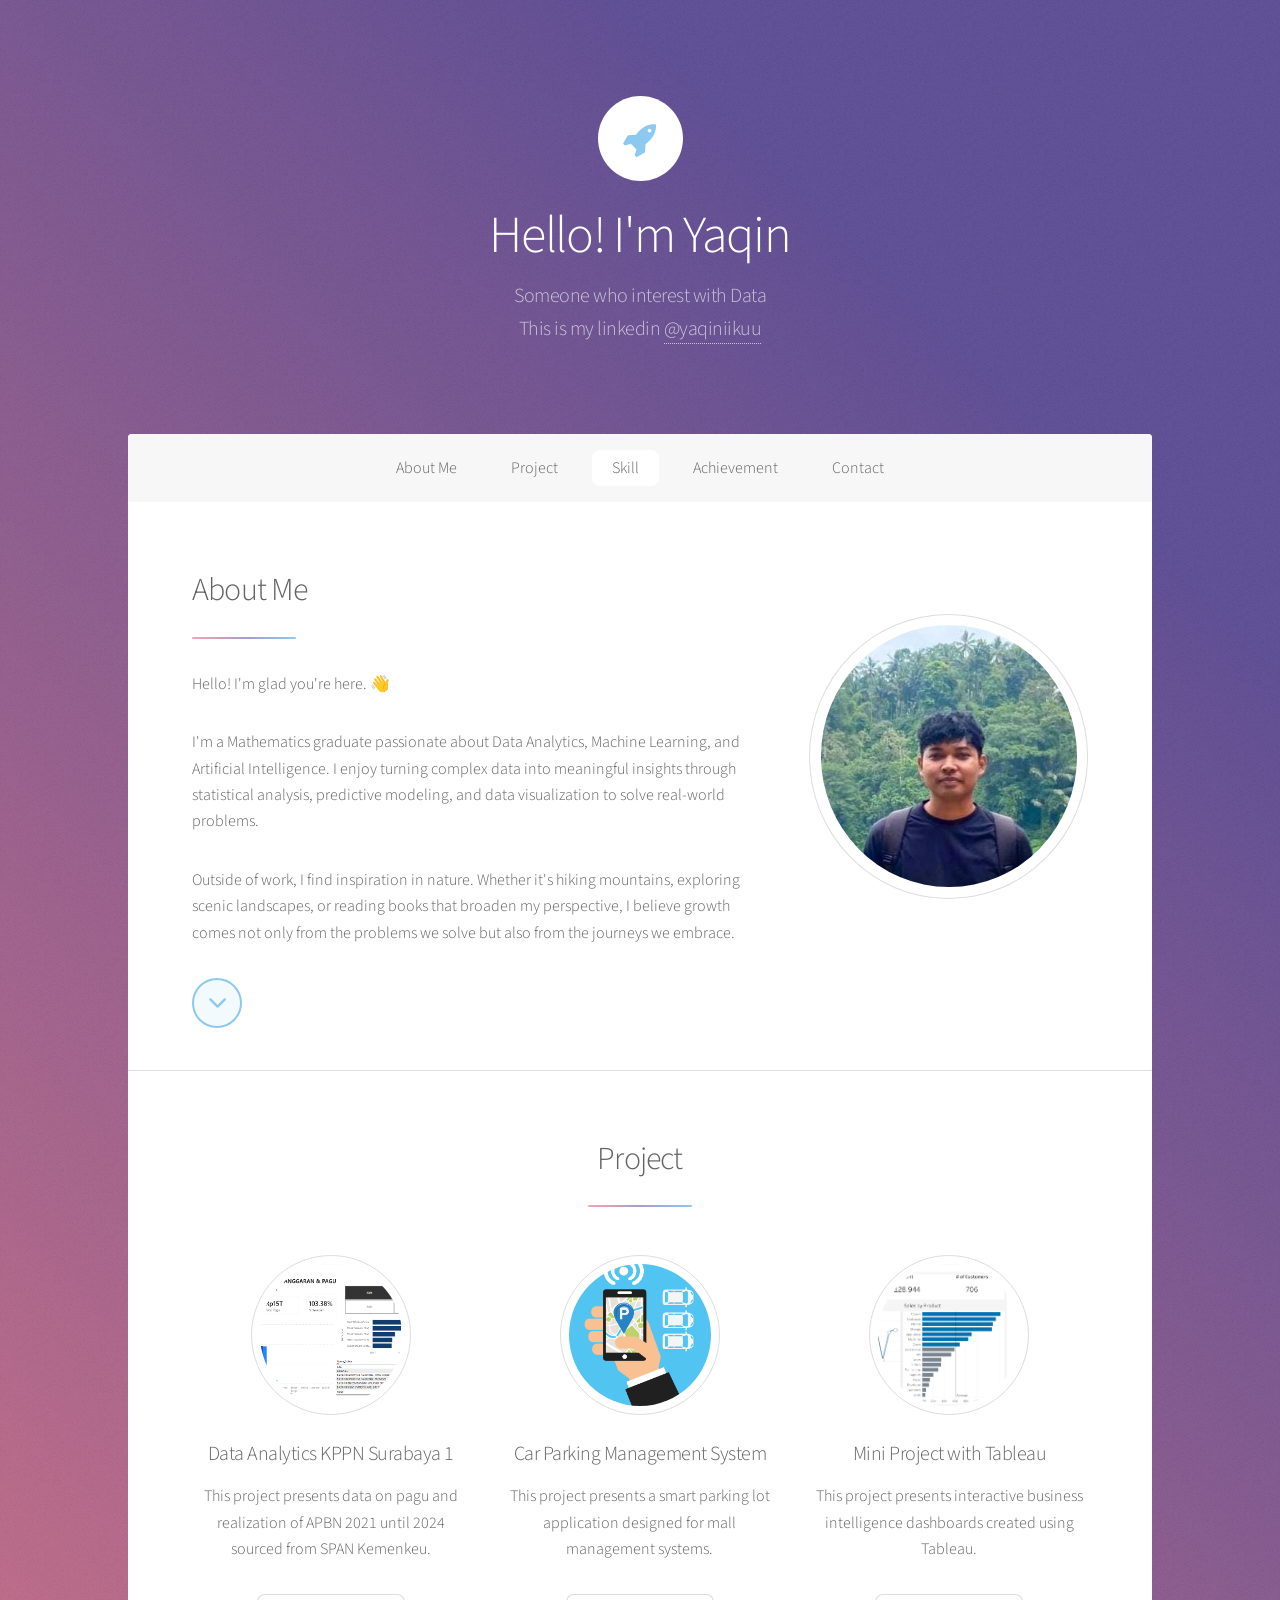
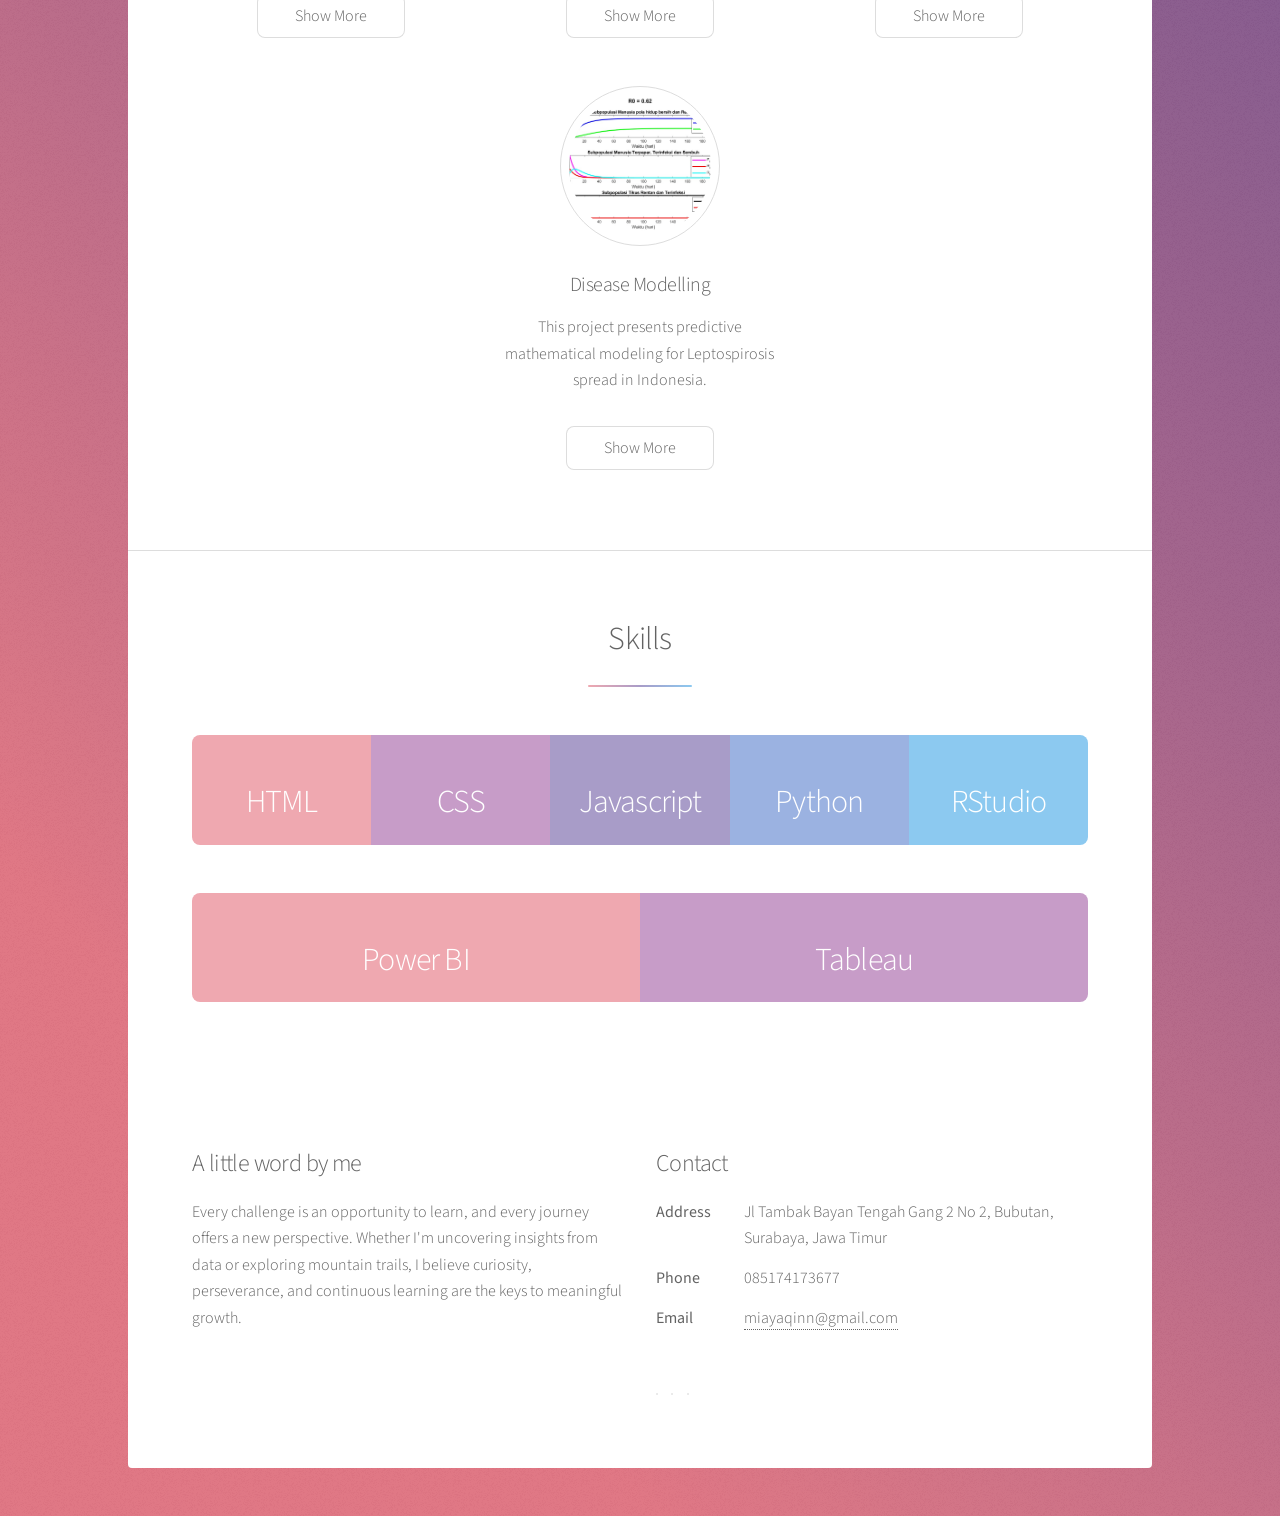
==== commit 9fa67b8f: "Update index.html" ====
--- a/index.html
+++ b/index.html
@@ -6,7 +6,6 @@
 		<link rel="icon" href="favicon.ico" type="image/x-icon">
 		<meta name="viewport" content="width=device-width, initial-scale=1, user-scalable=no" />
 		<link rel="stylesheet" href="assets/css/main.css" />
-		<link rel="stylesheet" href="assets/css/project.css" />
 		<noscript><link rel="stylesheet" href="assets/css/noscript.css" /></noscript>
 	</head>
 	<body class="is-preload">
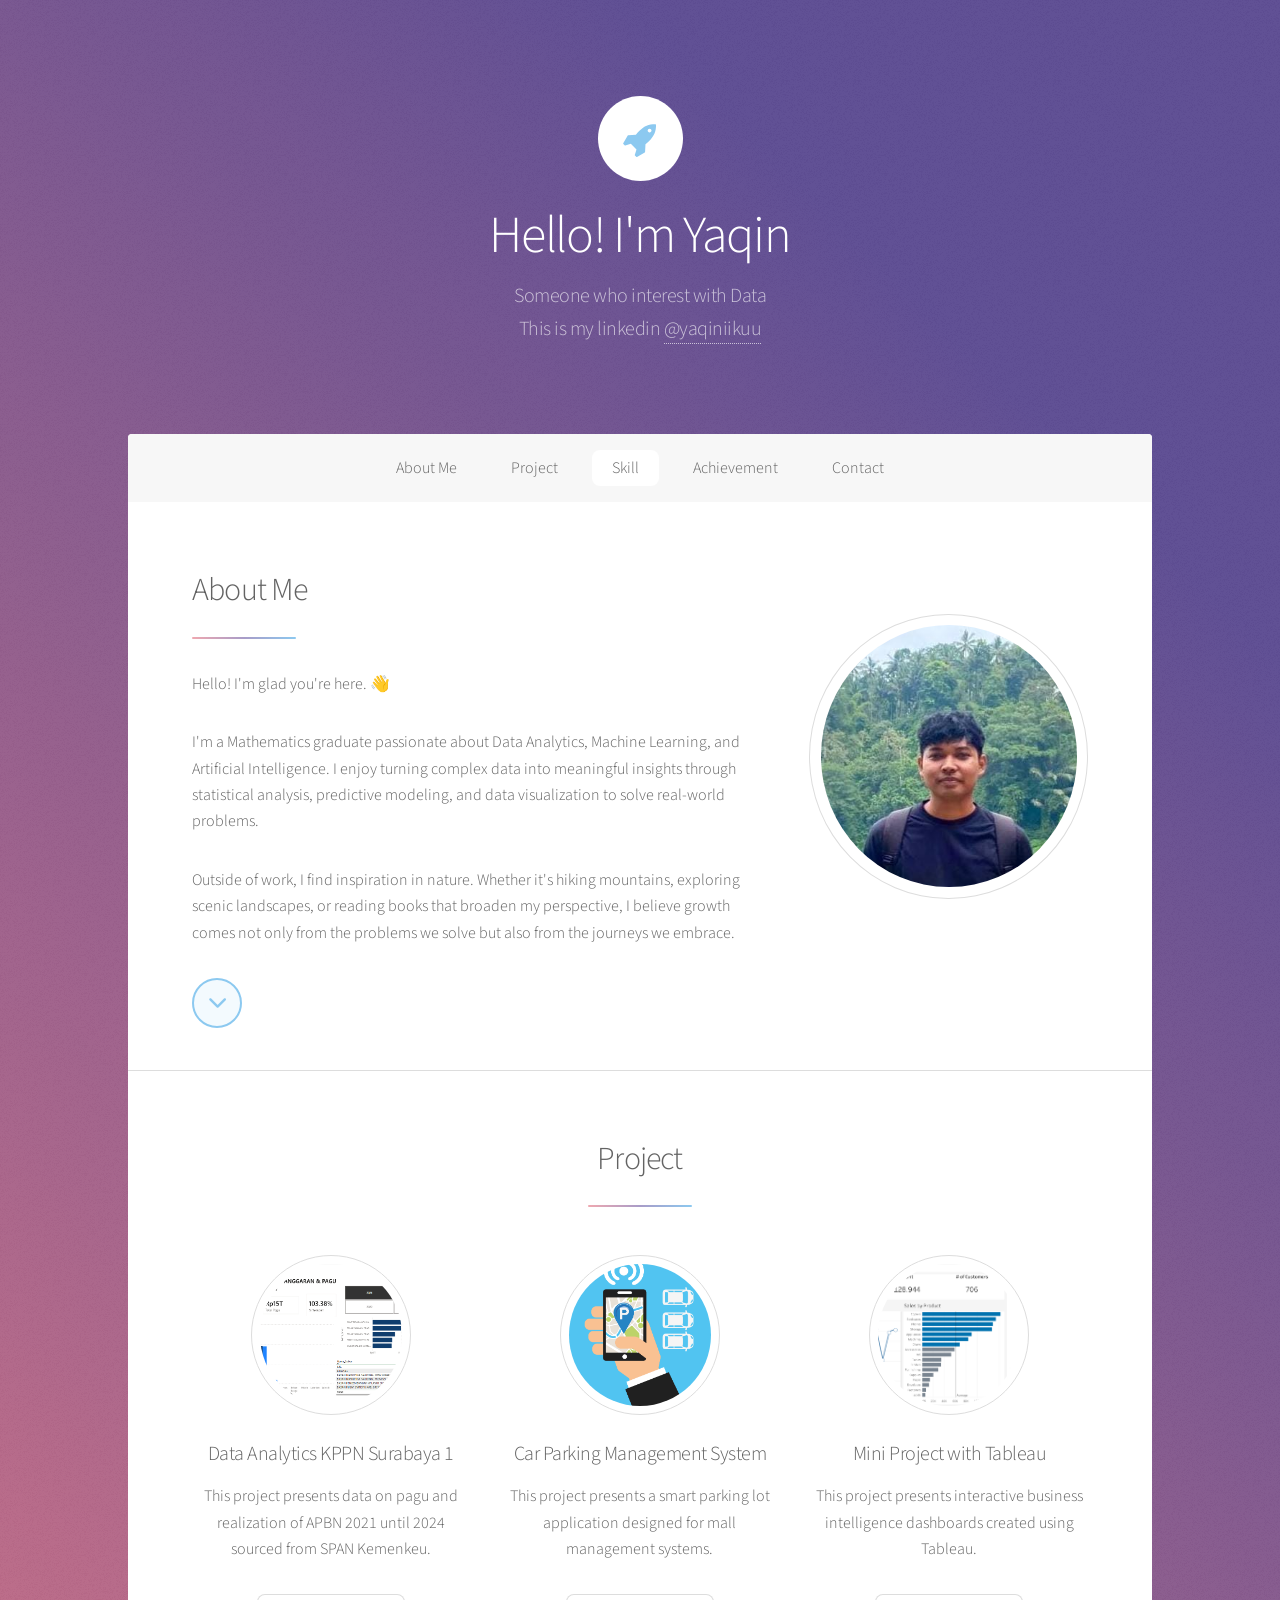
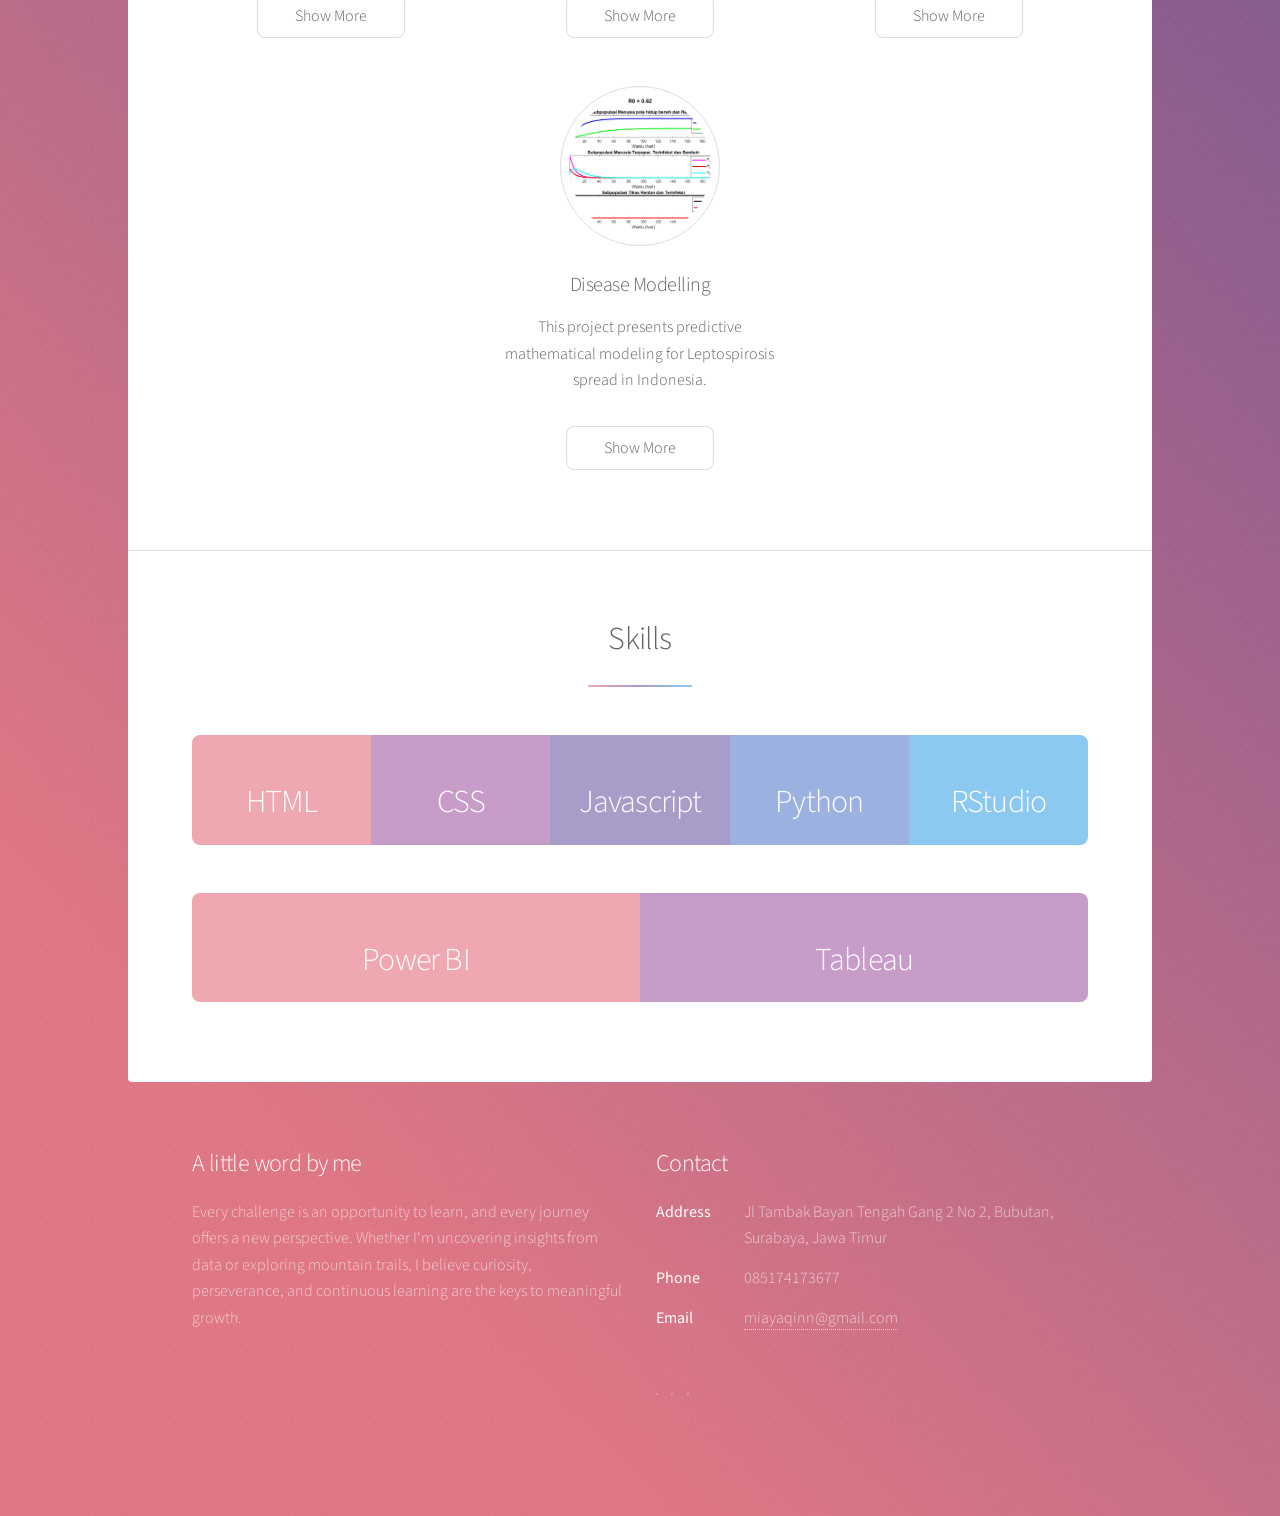
==== commit db8d6036: "Update index.html" ====
--- a/index.html
+++ b/index.html
@@ -147,6 +147,7 @@
 										<b>Tableau</b>
 								</ul>
 							</section>
+						</div>
 
 
 				<!-- Footer -->
@@ -184,7 +185,6 @@
 			<script src="assets/js/breakpoints.min.js"></script>
 			<script src="assets/js/util.js"></script>
 			<script src="assets/js/main.js"></script>
-			<script src="assets/js/project.js"></script>
 								
 
 	</body>
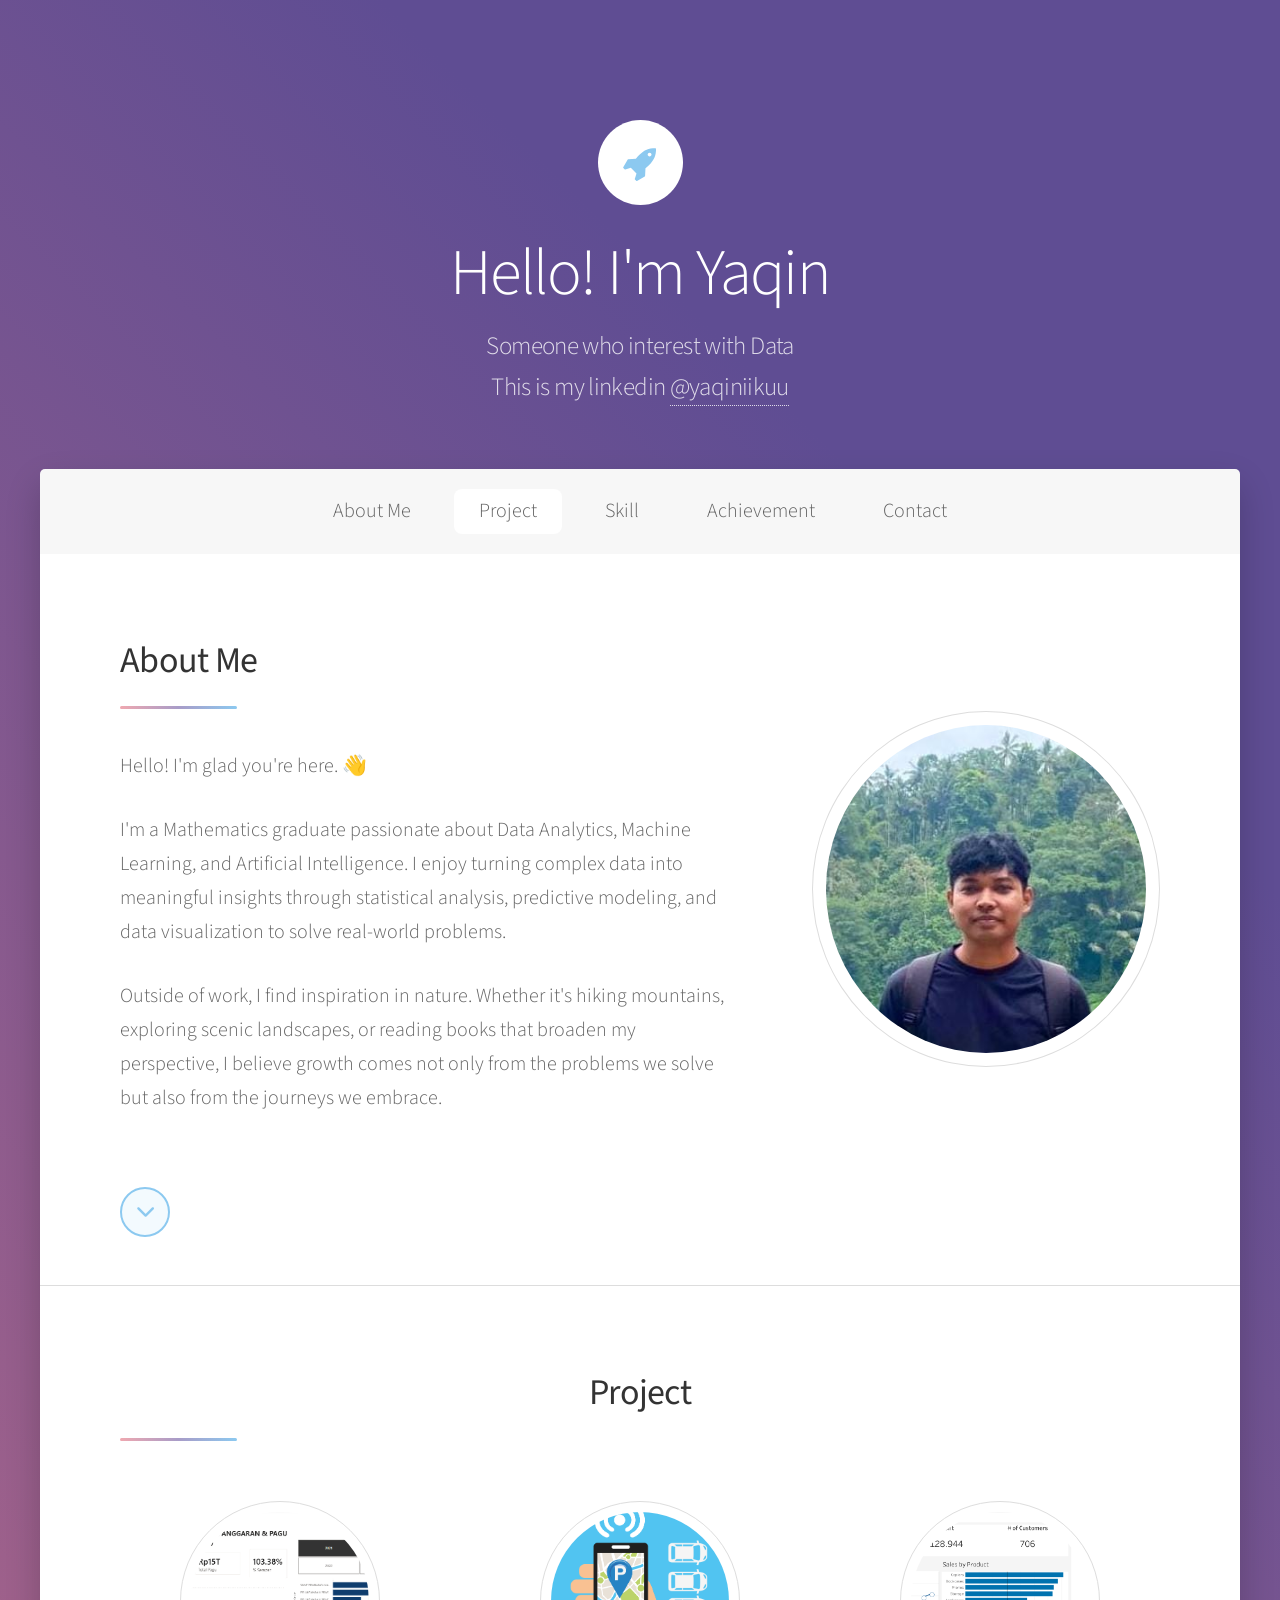
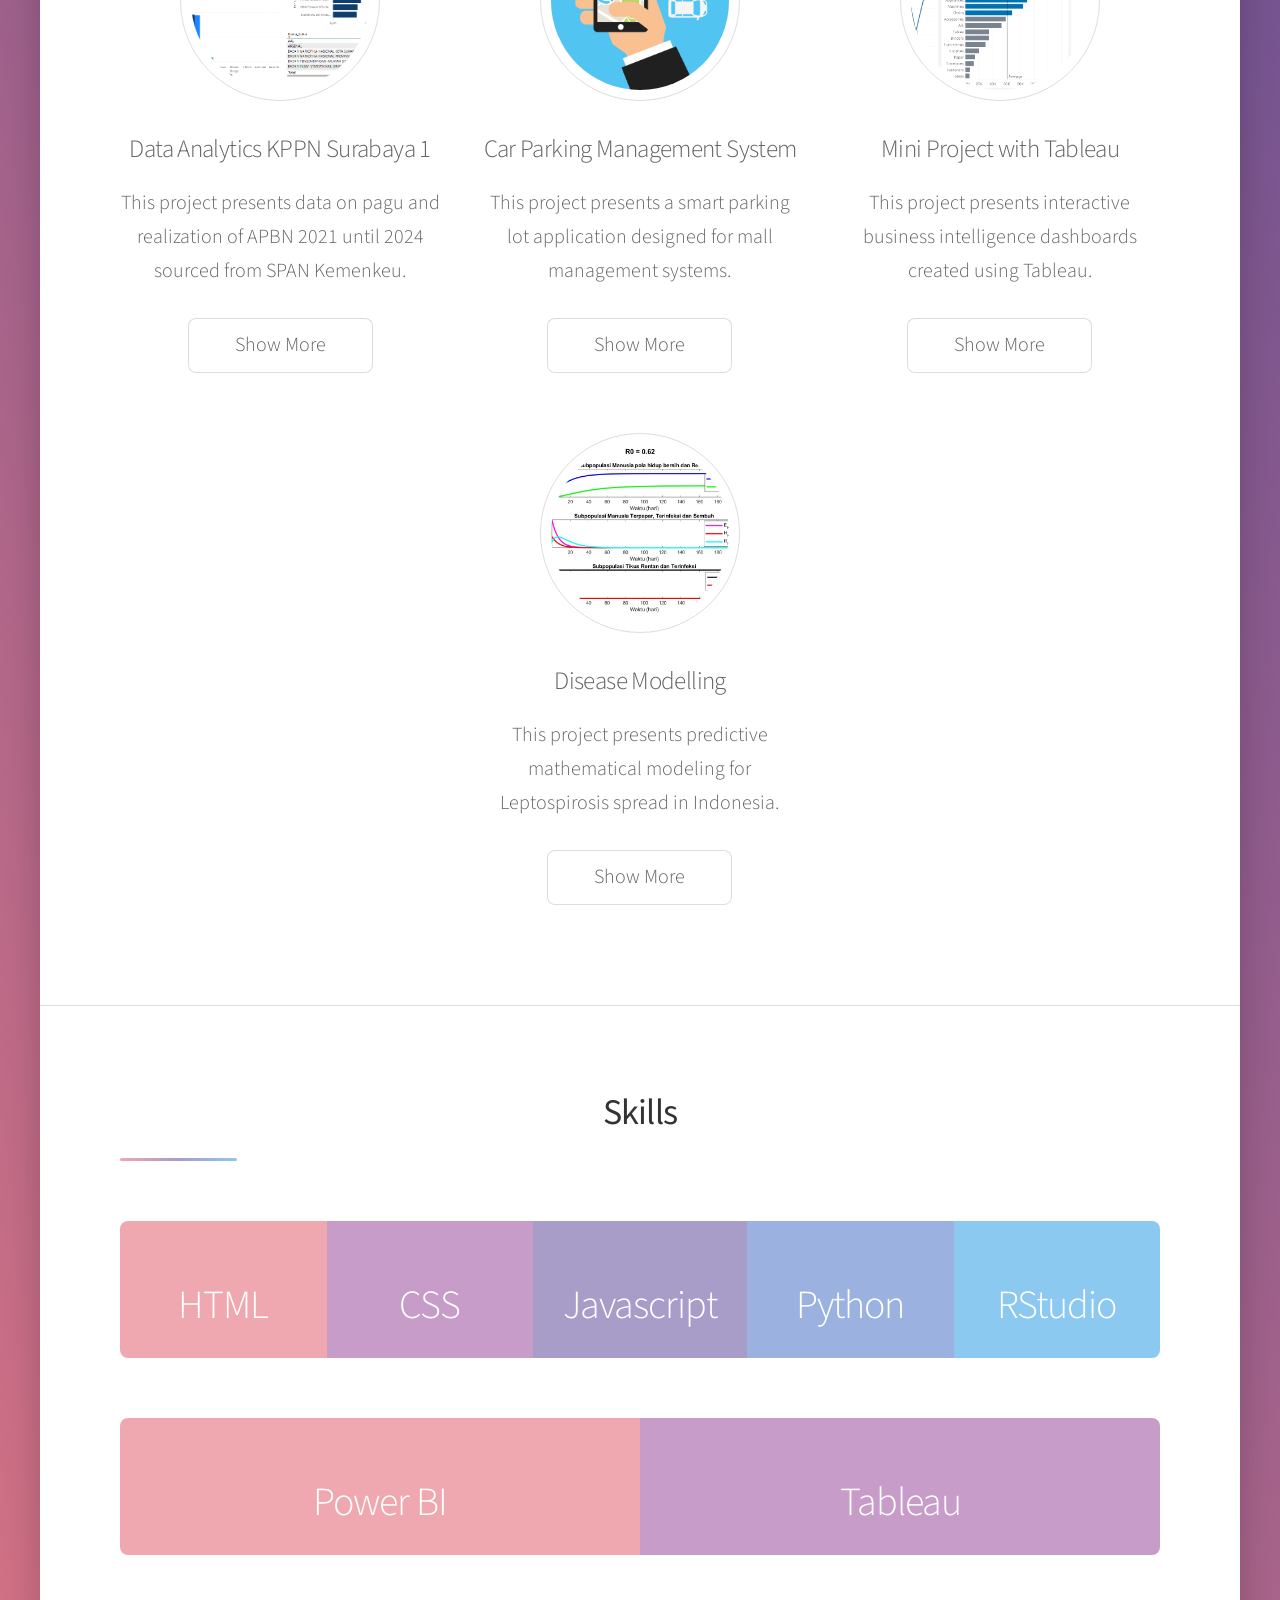
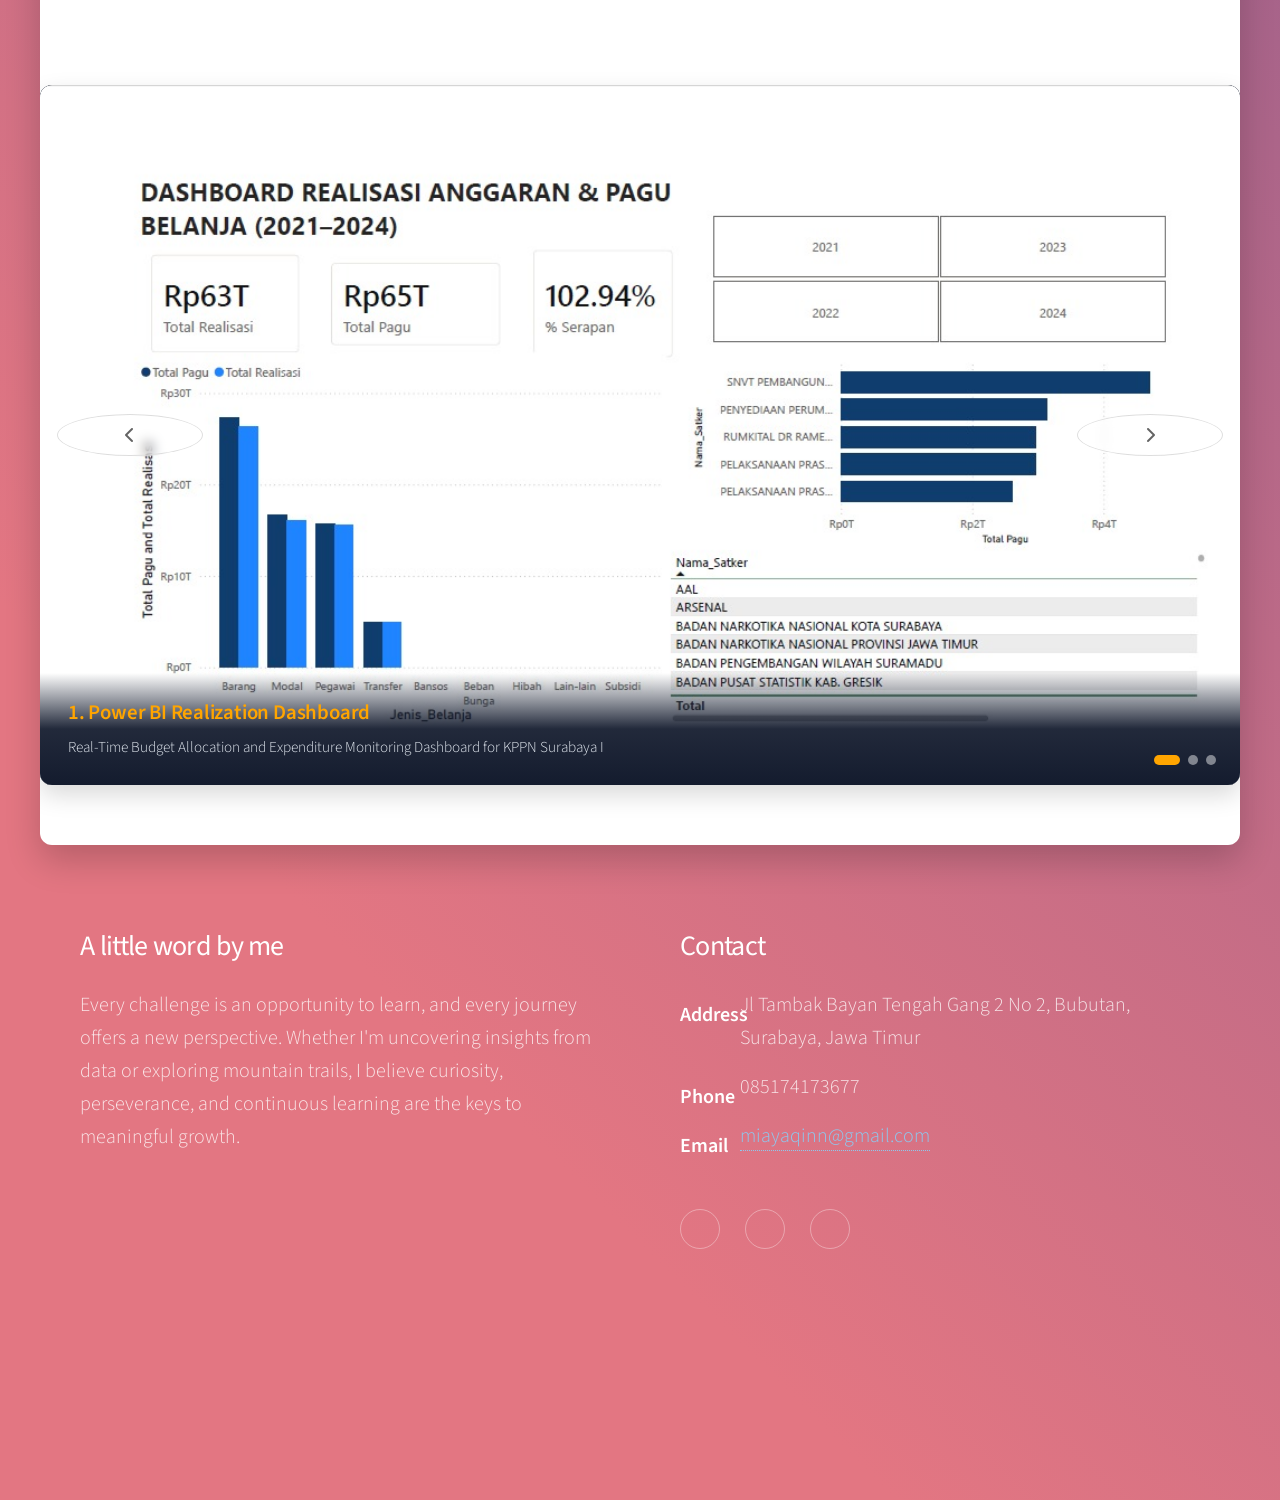
==== commit abf2acae: "Update index.html" ====
--- a/index.html
+++ b/index.html
@@ -6,6 +6,7 @@
 		<link rel="icon" href="favicon.ico" type="image/x-icon">
 		<meta name="viewport" content="width=device-width, initial-scale=1, user-scalable=no" />
 		<link rel="stylesheet" href="assets/css/main.css" />
+		<link rel="stylesheet" href="assets/css/project.css" />
 		<noscript><link rel="stylesheet" href="assets/css/noscript.css" /></noscript>
 	</head>
 	<body class="is-preload">
@@ -147,6 +148,63 @@
 										<b>Tableau</b>
 								</ul>
 							</section>
+<!-- CAROUSEL COMPONENT START -->
+					<div class="project-carousel-container">
+						<div class="carousel-wrapper">
+							<!-- Slides Holder -->
+							<div class="carousel-slides" id="carouselSlides">
+
+								<!-- Slide 1 -->
+								<div class="carousel-slide">
+									<img src="images/project/project1/project1.jpeg" alt="Dashboard Power BI">
+									<div class="slide-caption">
+										<h3>1. Power BI Realization Dashboard</h3>
+										<p>Real-Time Budget Allocation and Expenditure Monitoring Dashboard for KPPN Surabaya I</p>
+									</div>
+								</div>
+
+								<!-- Slide 2 -->
+								<div class="carousel-slide">
+									<img src="images/project/project1/project2.jpeg" alt="SPAN Data Cleaning">
+									<div class="slide-caption">
+										<h3>2. SPAN Data Cleaning & Pipeline</h3>
+										<p>Cleaning and preprocessing raw SPAN transaction data to remove anomalies and duplicate records, ensuring data integrity and audit reliability.
+</p>
+									</div>
+								</div>
+
+								<!-- Slide 3 -->
+								<div class="carousel-slide">
+									<img src="images/project/project1/project3.jpeg" alt="Bank Reconciliation Excel">
+									<div class="slide-caption">
+										<h3>3. Financial Bank Reconciliation</h3>
+										<p>A bank cash reconciliation system built with Advanced Excel formulas to streamline and accelerate the daily validation process.
+</p>
+									</div>
+								</div>
+
+							</div>
+
+							<!-- Nav Buttons -->
+							<button class="carousel-nav-btn prev-btn" id="prevBtn" aria-label="Previous Slide">
+								<i class="fa-solid fa-chevron-left"></i>
+							</button>
+							<button class="carousel-nav-btn next-btn" id="nextBtn" aria-label="Next Slide">
+								<i class="fa-solid fa-chevron-right"></i>
+							</button>
+
+							<!-- Dots Indicator -->
+							<div class="carousel-dots" id="carouselDots">
+								<span class="dot active" data-index="0"></span>
+								<span class="dot" data-index="1"></span>
+								<span class="dot" data-index="2"></span>
+							</div>
+						</div>
+					</div>
+
+
+
+						
 						</div>
 
 
@@ -185,6 +243,8 @@
 			<script src="assets/js/breakpoints.min.js"></script>
 			<script src="assets/js/util.js"></script>
 			<script src="assets/js/main.js"></script>
+			<script src="assets/js/project.js"></script>
+		
 								
 
 	</body>
--- a/assets/css/project.css
+++ b/assets/css/project.css
@@ -0,0 +1,314 @@
+/* ==========================================================================
+			   1. BASE STELLAR THEME STYLES (Preserved & Cleaned)
+			   ========================================================================== */
+			* {
+				box-sizing: border-box;
+			}
+
+			body {
+				line-height: 1.65;
+				margin: 0;
+				padding: 0;
+				font-family: "Source Sans Pro", Helvetica, sans-serif;
+				font-size: 15pt;
+				font-weight: 300;
+				background-color: #935d8c;
+				background-image: linear-gradient(45deg, #e37682 15%, #5f4d93 85%);
+				color: rgba(255, 255, 255, 0.85);
+				min-height: 100vh;
+			}
+
+			#wrapper {
+				width: 64em;
+				max-width: calc(100% - 4em);
+				margin: 0 auto;
+				padding-bottom: 3em;
+			}
+
+			@media screen and (max-width: 480px) {
+				#wrapper {
+					max-width: calc(100% - 2em);
+				}
+				body {
+					font-size: 12pt;
+				}
+			}
+
+			/* Header */
+			#header {
+				padding: 4em 2em 2em 2em;
+				text-align: center;
+			}
+
+			#header h1 {
+				color: #ffffff;
+				font-size: 2.8em;
+				font-weight: 300;
+				margin: 0 0 0.2em 0;
+				letter-spacing: -0.025em;
+			}
+
+			#header p {
+				color: rgba(255, 255, 255, 0.8);
+				font-size: 1.25em;
+				margin: 0;
+			}
+
+			/* Main Content Card */
+			#main {
+				background-color: #ffffff;
+				color: #555555;
+				border-radius: 12px;
+				box-shadow: 0 15px 35px rgba(0, 0, 0, 0.2);
+				overflow: hidden;
+			}
+
+			#main .main-section {
+				padding: 3.5em 3.5em 2.5em 3.5em;
+			}
+
+			@media screen and (max-width: 736px) {
+				#main .main-section {
+					padding: 2em 1.5em 1.5em 1.5em;
+				}
+			}
+
+			#main h2 {
+				color: #333333;
+				font-size: 1.8em;
+				font-weight: 400;
+				margin-bottom: 0.5em;
+				letter-spacing: -0.02em;
+				position: relative;
+			}
+
+			#main h2::after {
+				content: '';
+				display: block;
+				width: 3.25em;
+				height: 3px;
+				margin: 0.5em 0 1em 0;
+				border-radius: 2px;
+				background: linear-gradient(90deg, #efa8b0, #a89cc8, #8cc9f0);
+			}
+
+			#main p {
+				margin-bottom: 1.5em;
+				color: #666666;
+				line-height: 1.7;
+			}
+
+			/* Footer */
+			#footer {
+				display: flex;
+				flex-wrap: wrap;
+				padding: 3em 1em;
+				color: rgba(255, 255, 255, 0.8);
+			}
+
+			#footer section {
+				flex: 1;
+				min-width: 280px;
+				padding: 1em;
+			}
+
+			#footer h2 {
+				color: #ffffff;
+				font-size: 1.4em;
+				margin-bottom: 0.8em;
+				font-weight: 400;
+			}
+
+			#footer a {
+				color: #8cc9f0;
+				text-decoration: none;
+			}
+
+			#footer dl.alt dt {
+				font-weight: 600;
+				color: #ffffff;
+				margin-top: 0.5em;
+			}
+
+			#footer dl.alt dd {
+				margin-left: 0;
+				margin-bottom: 0.8em;
+			}
+
+			ul.icons {
+				list-style: none;
+				padding: 0;
+				display: flex;
+				gap: 12px;
+				margin-top: 1em;
+			}
+
+			ul.icons a {
+				display: inline-flex;
+				align-items: center;
+				justify-content: center;
+				width: 40px;
+				height: 40px;
+				border: 1px solid rgba(255, 255, 255, 0.4);
+				border-radius: 50%;
+				color: #ffffff;
+				transition: all 0.2s ease;
+			}
+
+			ul.icons a:hover {
+				background: rgba(255, 255, 255, 0.2);
+				border-color: #ffffff;
+			}
+
+			/* ==========================================================================
+			   2. SCOPED CAROUSEL STYLES (Safe from global theme conflicts)
+			   ========================================================================== */
+			.project-carousel-container {
+				width: 100%;
+    height: 700px !important;
+				margin: 1.5em 0 3em 0;
+			}
+
+			.carousel-wrapper {
+				position: relative;
+				width: 100%;
+				border-radius: 12px;
+				overflow: hidden;
+				box-shadow: 0 10px 25px rgba(0, 0, 0, 0.15);
+				background-color: #0f172a;
+			}
+
+			.carousel-slides {
+				display: flex;
+				transition: transform 0.45s cubic-bezier(0.25, 1, 0.5, 1);
+				width: 100%;
+			}
+
+			.carousel-slide {
+				min-width: 100%;
+				position: relative;
+				display: flex;
+				flex-direction: column;
+				justify-content: flex-end;
+				background-color: #0f172a;
+			}
+
+			.carousel-slide img {
+				width: 100%;
+    height: 700px !important;
+				object-fit: cover;
+				display: block;
+			}
+
+			/* Slide Overlay Caption */
+			.slide-caption {
+				position: absolute;
+				bottom: 0;
+				left: 0;
+				right: 0;
+				padding: 24px 28px;
+				background: linear-gradient(180deg, rgba(15, 23, 42, 0) 0%, rgba(15, 23, 42, 0.92) 50%, rgba(15, 23, 42, 0.98) 100%);
+				text-align: left;
+				color: #ffffff;
+				z-index: 2;
+			}
+
+	/* Update .slide-caption h3 color to a solid orange matching the web background theme */
+.slide-caption h3 {
+    font-size: 1.3rem;
+    color: orange !important;
+    margin: 0 0 6px 0;
+    font-weight: 600;
+    letter-spacing: -0.01em;
+}
+
+			.slide-caption p {
+				font-size: 0.95rem;
+				color: #e2e8f0 !important;
+				margin: 0 !important;
+				line-height: 1.5;
+			}
+
+			/* Navigation Arrows */
+			.carousel-nav-btn {
+				position: absolute;
+				top: 50%;
+				transform: translateY(-50%);
+				background: rgba(15, 23, 42, 0.65);
+				color: #ffffff !important;
+				border: 1px solid rgba(255, 255, 255, 0.25);
+				width: 44px;
+				height: 44px;
+				border-radius: 50%;
+				cursor: pointer;
+				display: flex;
+				align-items: center;
+				justify-content: center;
+				font-size: 1rem;
+				transition: all 0.25s ease;
+				backdrop-filter: blur(6px);
+				z-index: 10;
+				padding: 0;
+				outline: none;
+			}
+
+			.carousel-nav-btn:hover {
+				background: #38bdf8;
+				color: #0f172a !important;
+				border-color: #38bdf8;
+				transform: translateY(-50%) scale(1.08);
+			}
+
+			.carousel-nav-btn.prev-btn {
+				left: 16px;
+			}
+
+			.carousel-nav-btn.next-btn {
+				right: 16px;
+			}
+
+			/* Carousel Dots Indicators */
+			.carousel-dots {
+				position: absolute;
+				bottom: 20px;
+				right: 24px;
+				display: flex;
+				gap: 8px;
+				z-index: 10;
+			}
+
+			.carousel-dots .dot {
+				width: 10px;
+				height: 10px;
+				border-radius: 50%;
+				background: rgba(255, 255, 255, 0.45);
+				cursor: pointer;
+				transition: all 0.3s ease;
+				display: inline-block;
+			}
+
+			.carousel-dots .dot.active {
+				background: orange;
+				width: 26px;
+				border-radius: 6px;
+			}
+
+			@media (max-width: 640px) {
+				.carousel-slide img {
+					height: 300px;
+				}
+				.carousel-nav-btn {
+					width: 36px;
+					height: 36px;
+					font-size: 0.85rem;
+				}
+				.slide-caption {
+					padding: 16px;
+				}
+				.slide-caption h3 {
+					font-size: 1.1rem;
+				}
+				.slide-caption p {
+					font-size: 0.85rem;
+				}
+			}
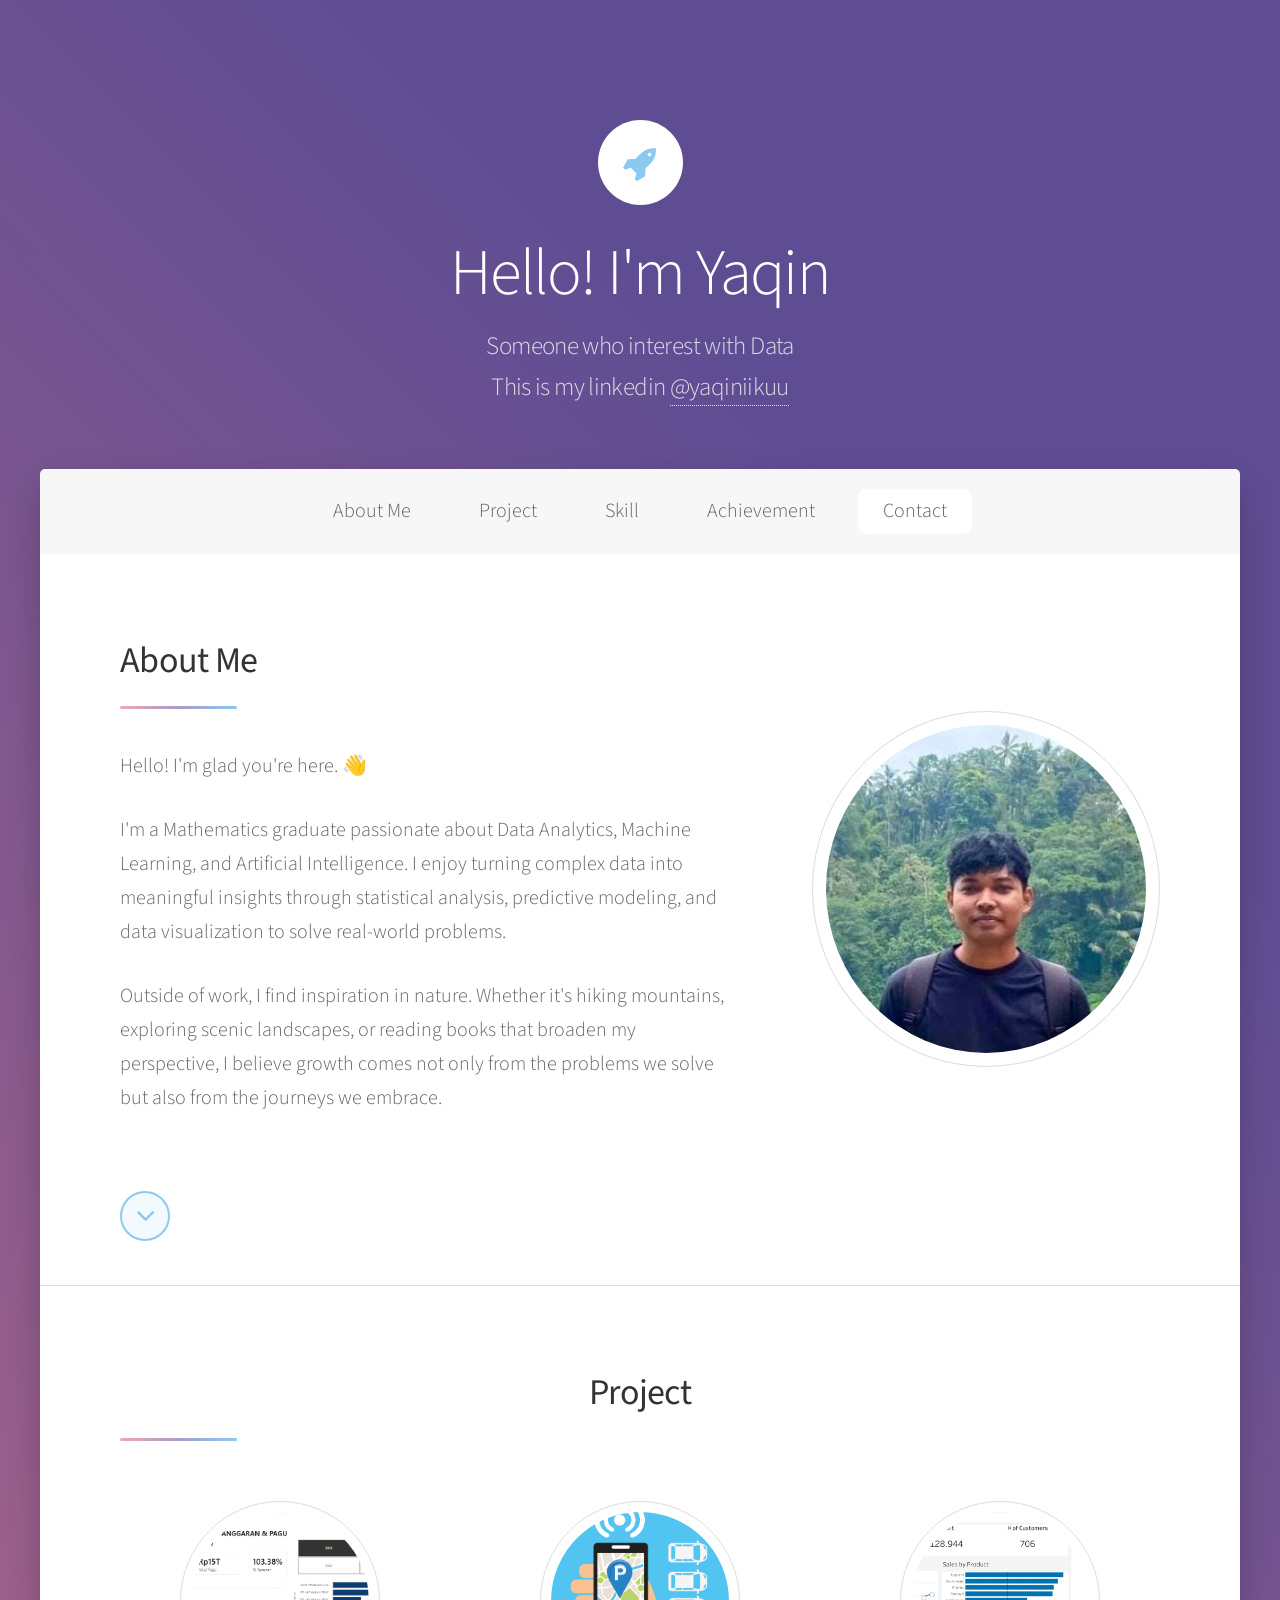
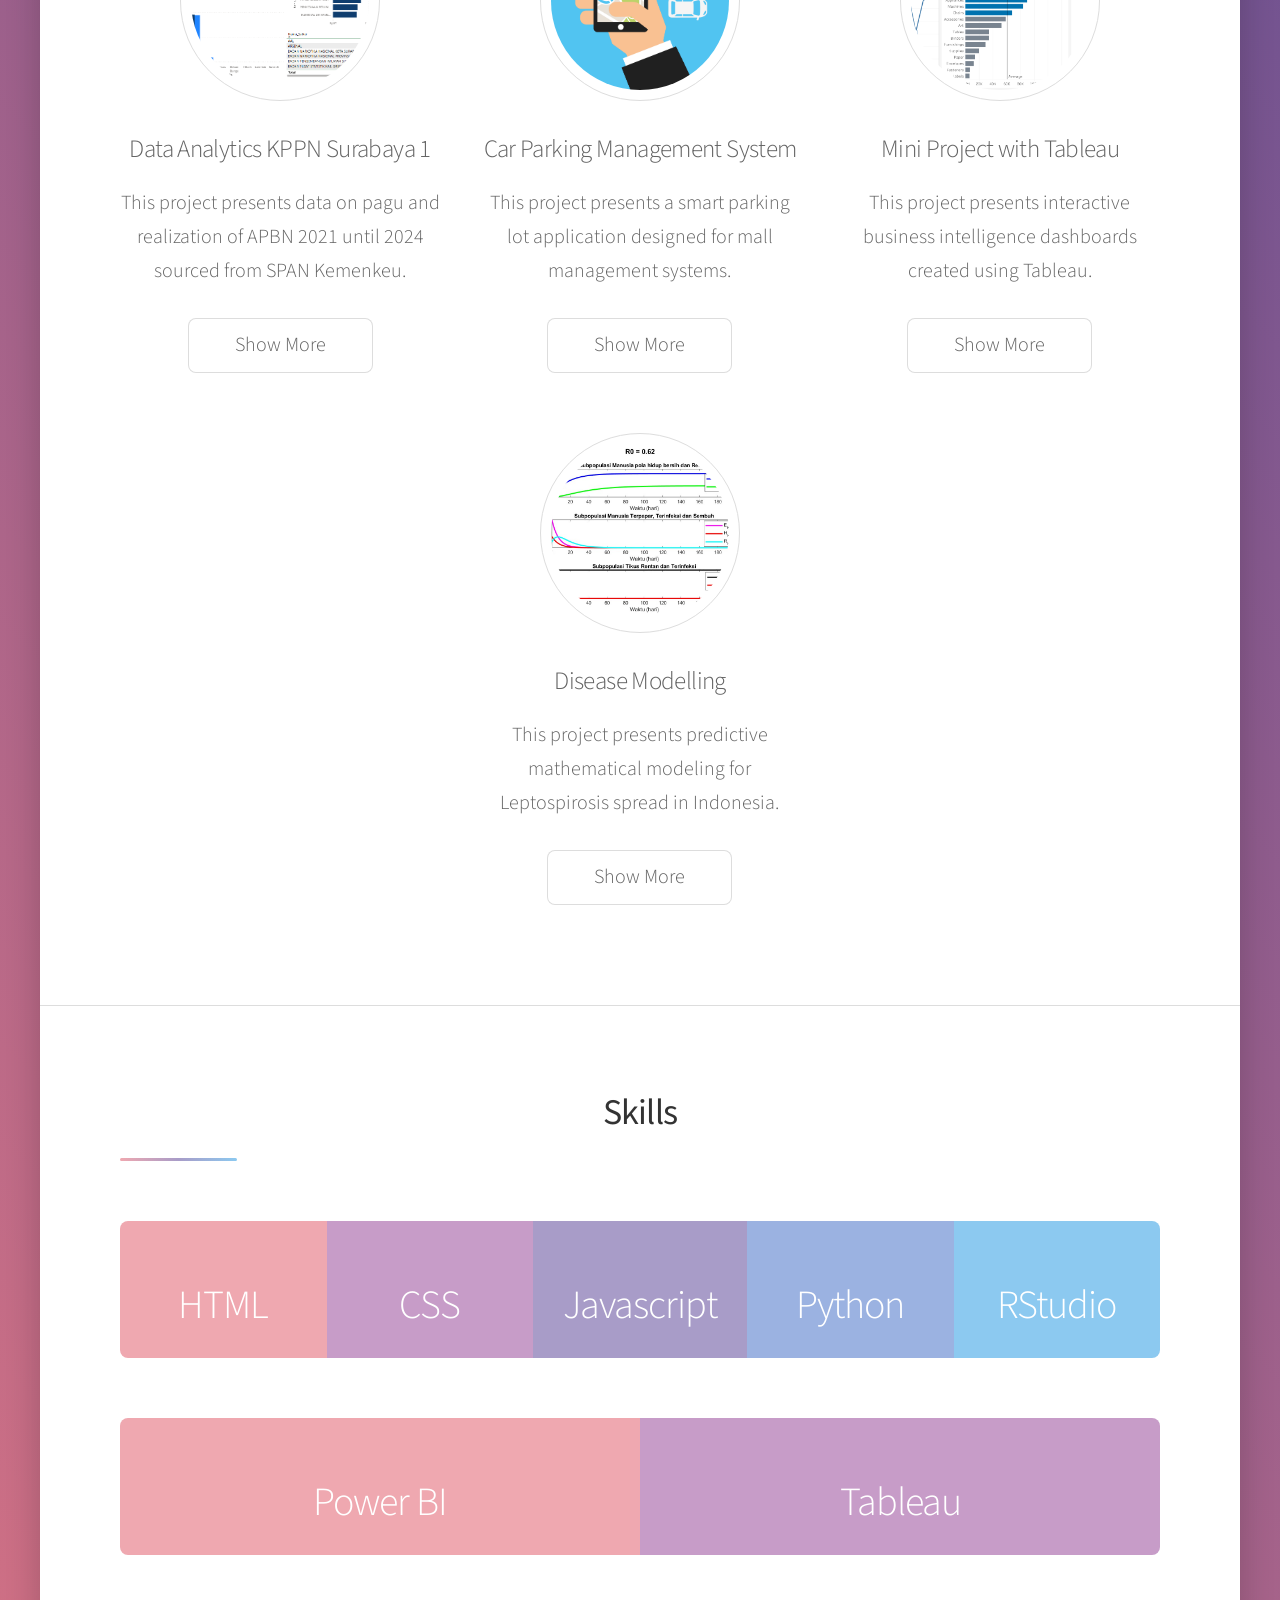
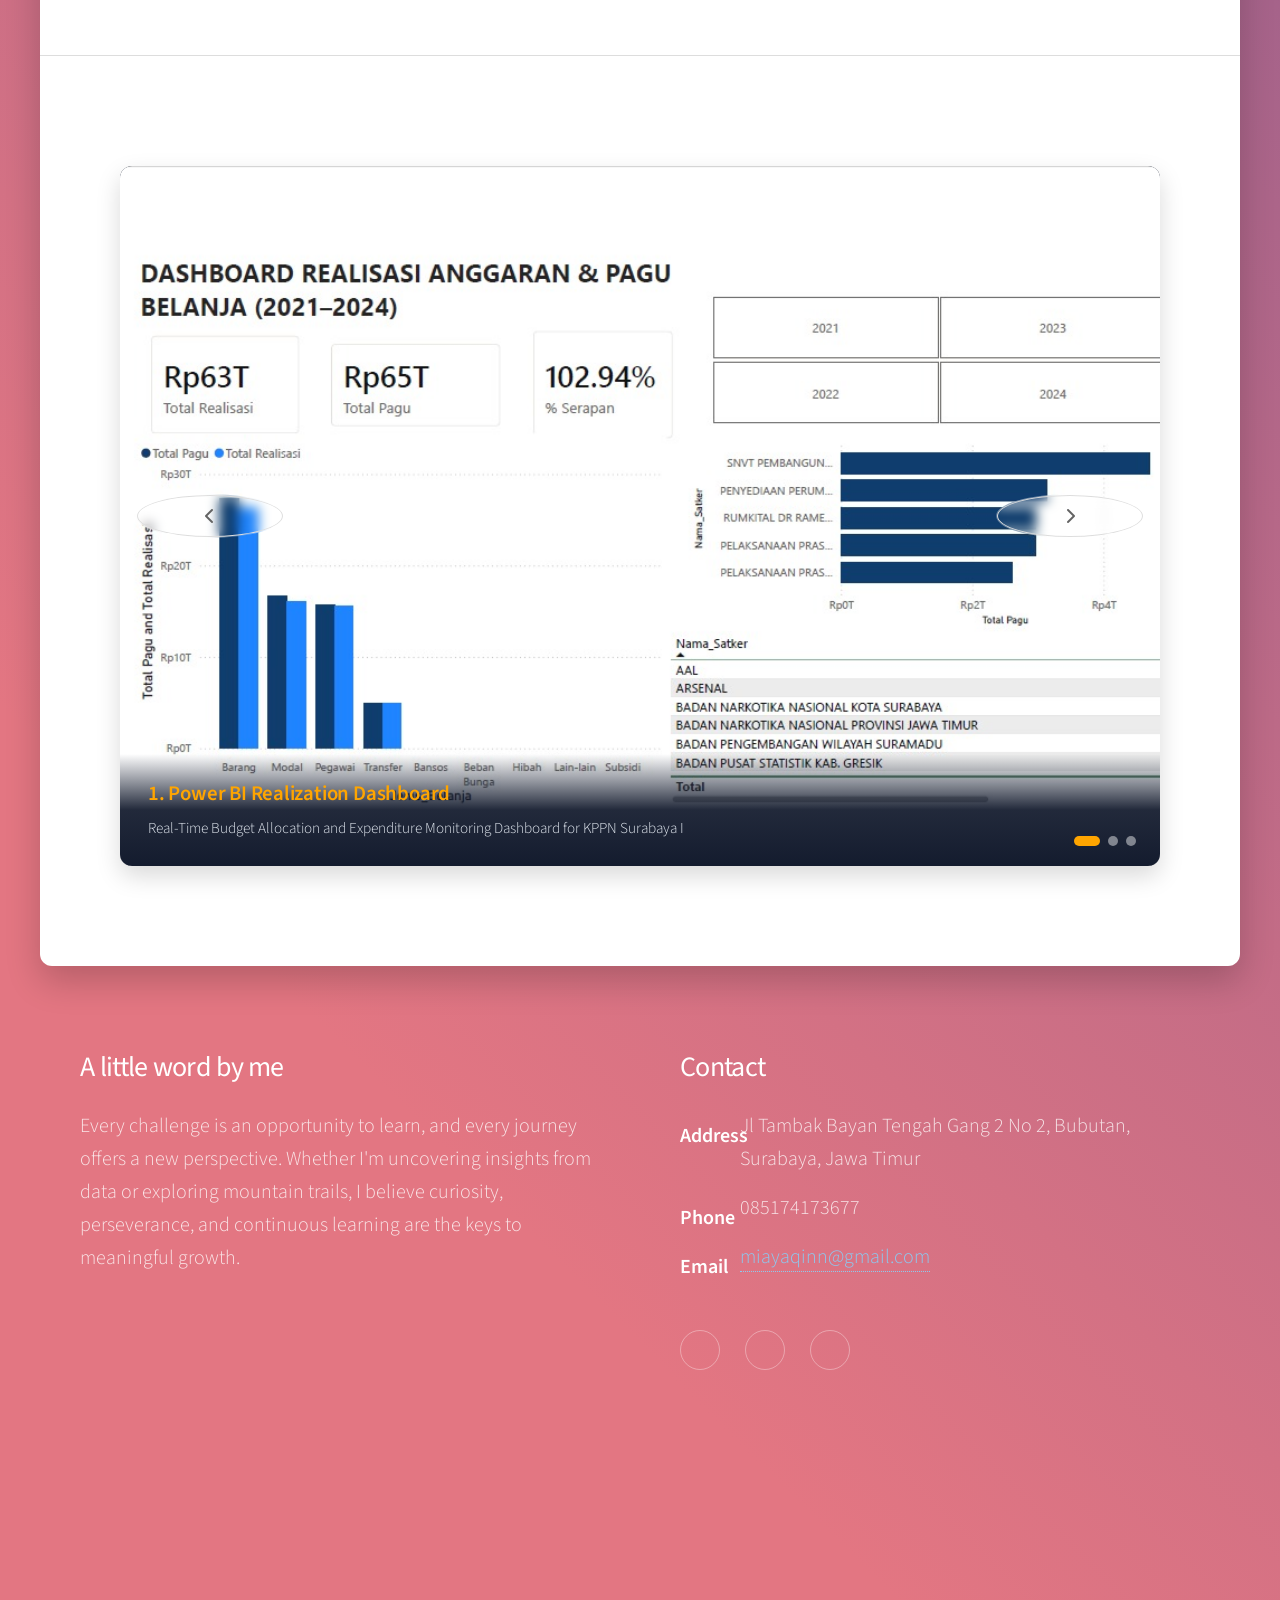
==== commit cc26ce61: "Update index.html" ====
--- a/index.html
+++ b/index.html
@@ -148,7 +148,9 @@
 										<b>Tableau</b>
 								</ul>
 							</section>
-<!-- CAROUSEL COMPONENT START -->
+
+						<section id="third" class="main special">
+							<!-- CAROUSEL COMPONENT START -->
 					<div class="project-carousel-container">
 						<div class="carousel-wrapper">
 							<!-- Slides Holder -->
@@ -201,6 +203,7 @@
 							</div>
 						</div>
 					</div>
+						</section>
 
 
 
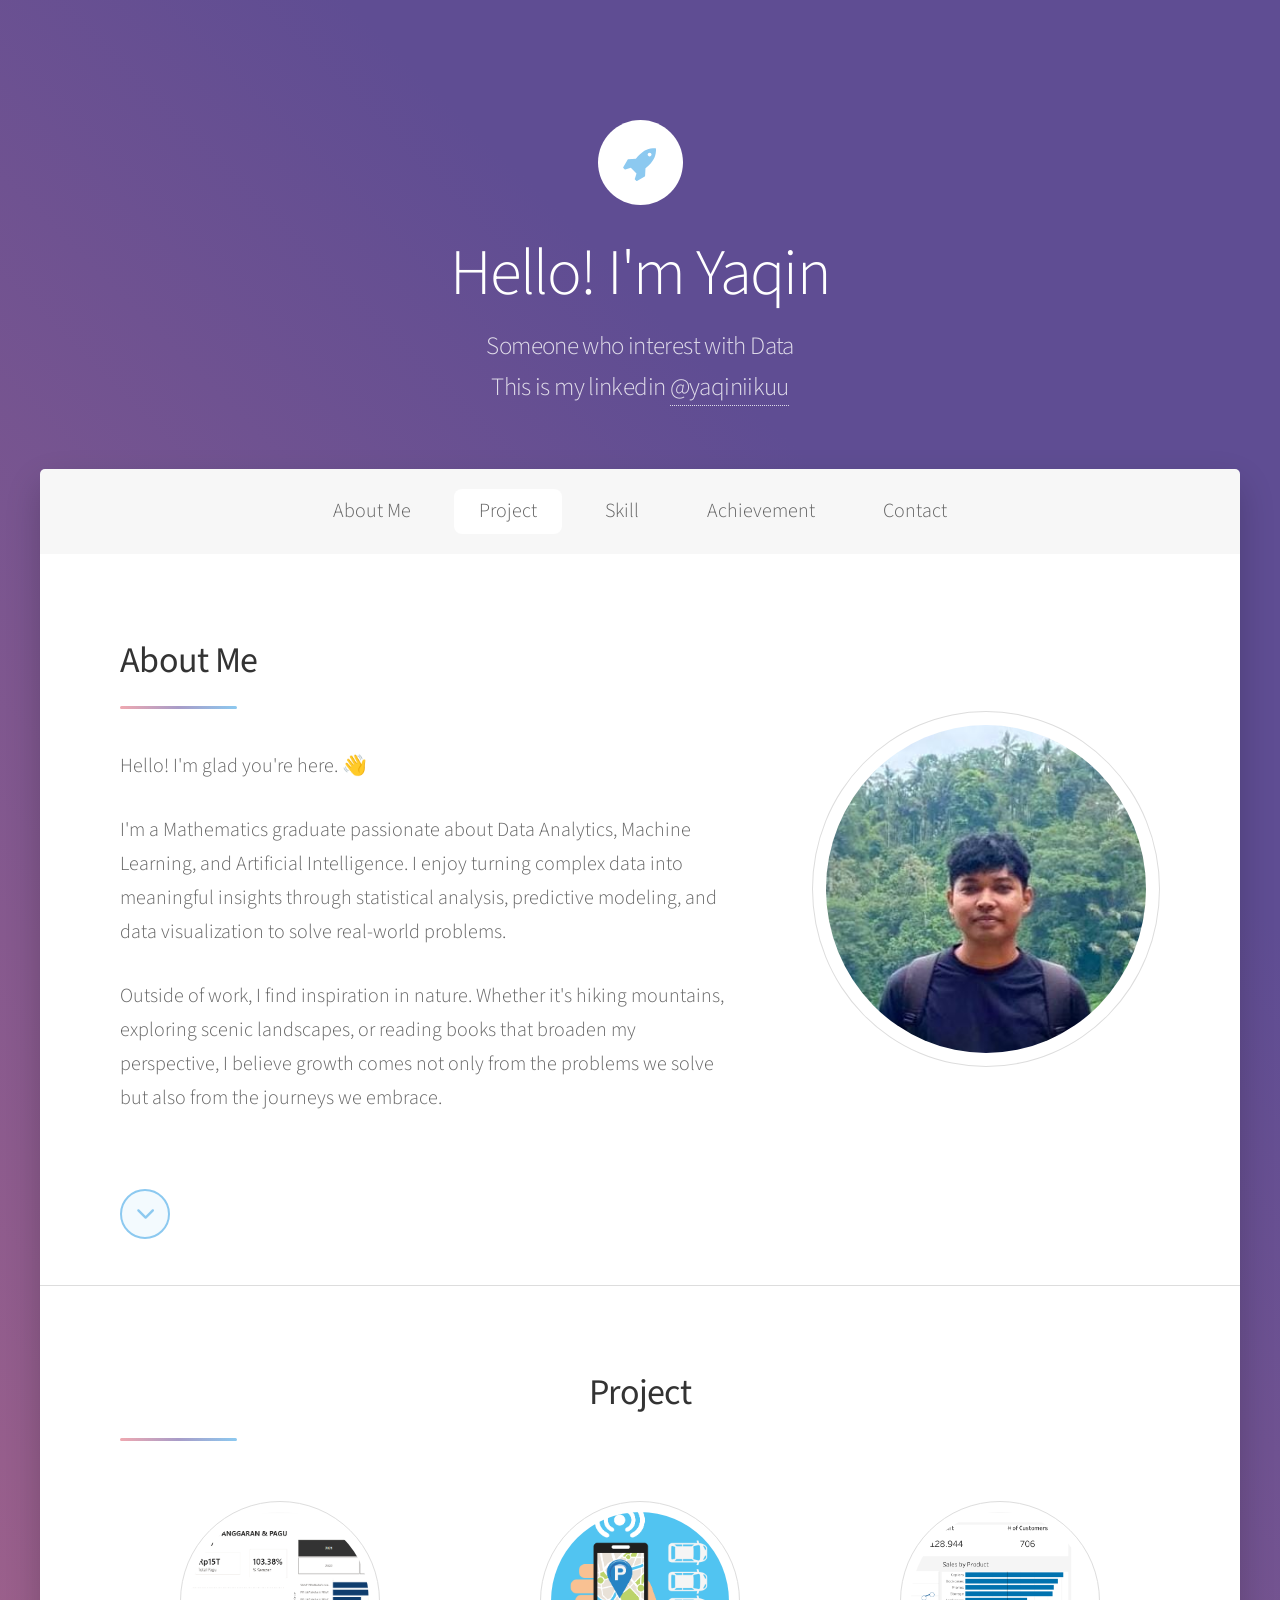
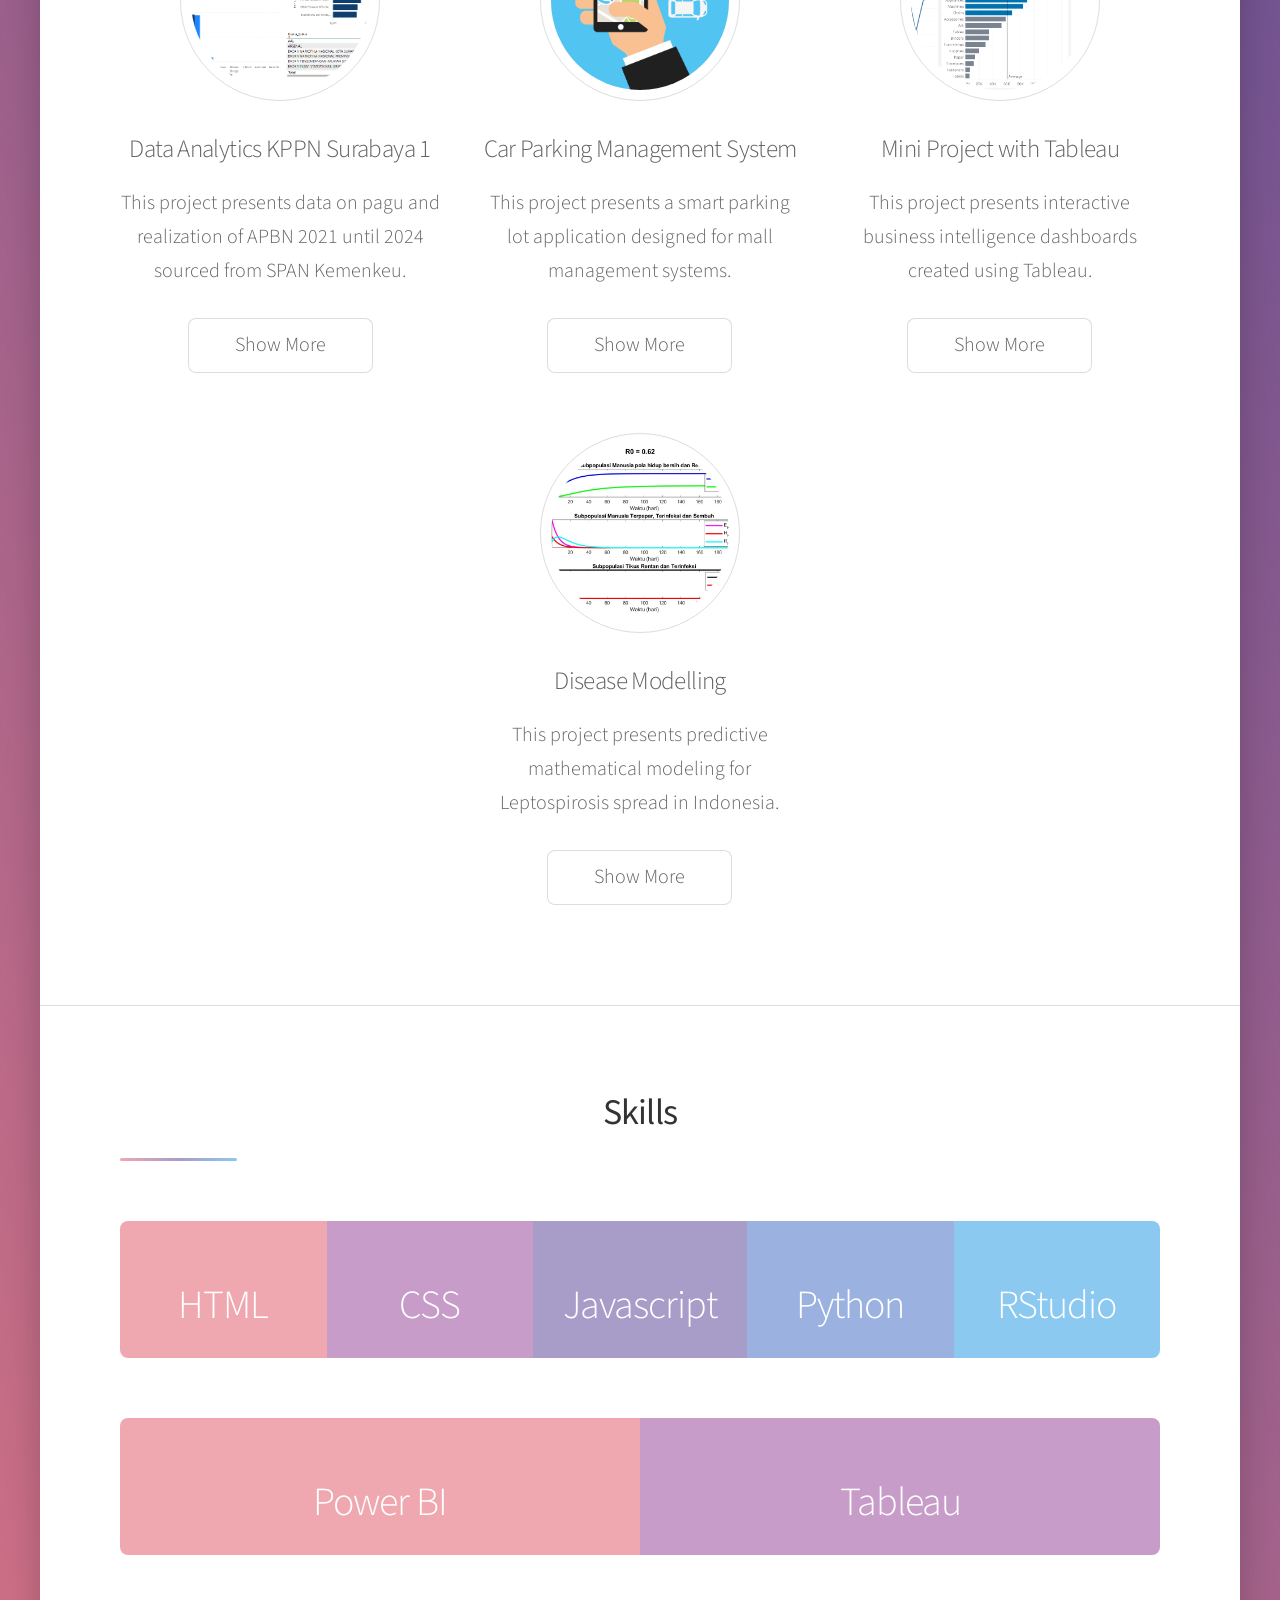
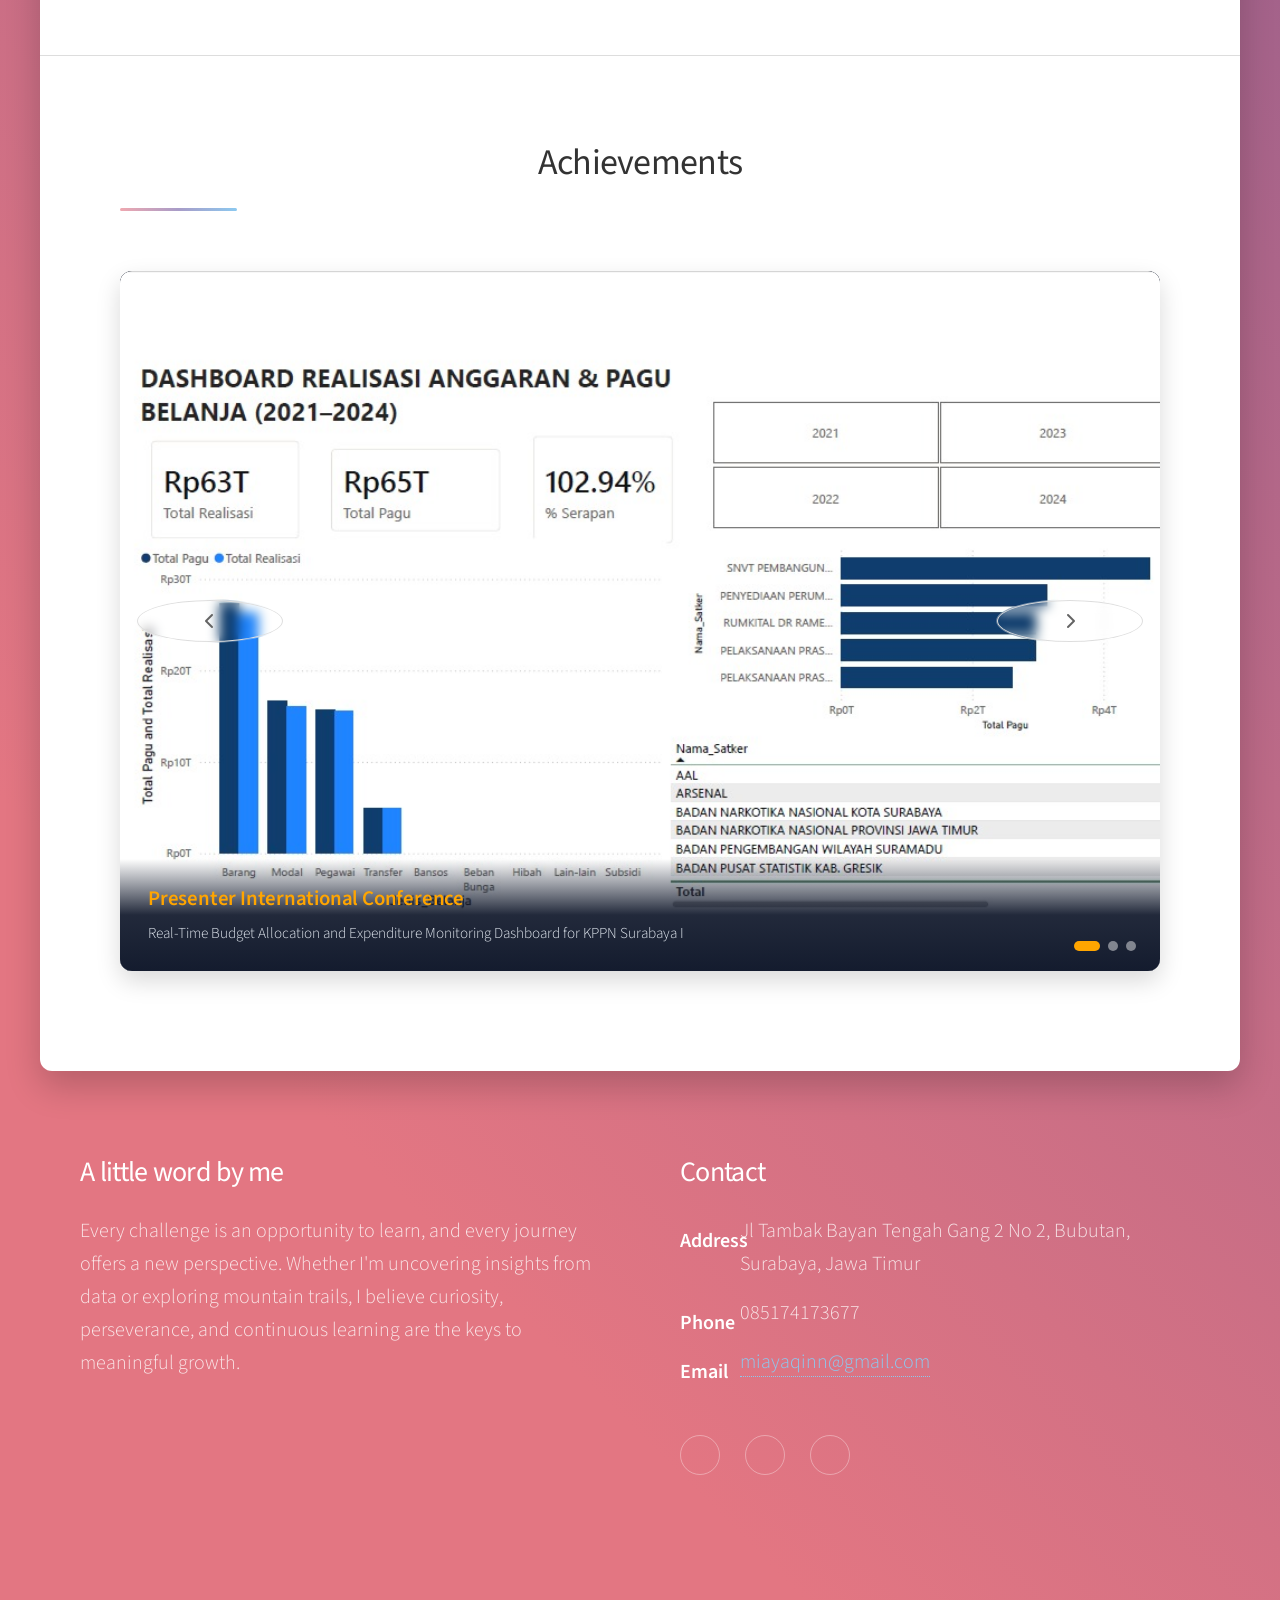
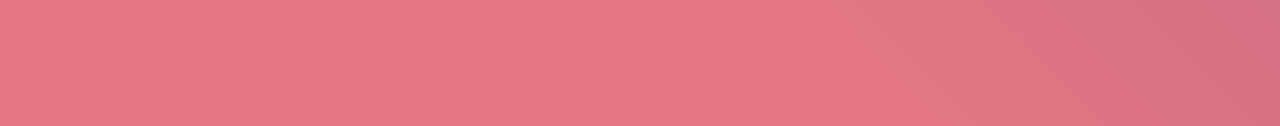
==== commit adca2997: "Update index.html" ====
--- a/index.html
+++ b/index.html
@@ -150,6 +150,9 @@
 							</section>
 
 						<section id="third" class="main special">
+							<header class="major">
+									<h2>Achievements</h2>
+								</header>
 							<!-- CAROUSEL COMPONENT START -->
 					<div class="project-carousel-container">
 						<div class="carousel-wrapper">
@@ -160,7 +163,7 @@
 								<div class="carousel-slide">
 									<img src="images/project/project1/project1.jpeg" alt="Dashboard Power BI">
 									<div class="slide-caption">
-										<h3>1. Power BI Realization Dashboard</h3>
+										<h3>Presenter International Conference</h3>
 										<p>Real-Time Budget Allocation and Expenditure Monitoring Dashboard for KPPN Surabaya I</p>
 									</div>
 								</div>
@@ -169,7 +172,7 @@
 								<div class="carousel-slide">
 									<img src="images/project/project1/project2.jpeg" alt="SPAN Data Cleaning">
 									<div class="slide-caption">
-										<h3>2. SPAN Data Cleaning & Pipeline</h3>
+										<h3>Presenter International Conference</h3>
 										<p>Cleaning and preprocessing raw SPAN transaction data to remove anomalies and duplicate records, ensuring data integrity and audit reliability.
 </p>
 									</div>
@@ -179,7 +182,7 @@
 								<div class="carousel-slide">
 									<img src="images/project/project1/project3.jpeg" alt="Bank Reconciliation Excel">
 									<div class="slide-caption">
-										<h3>3. Financial Bank Reconciliation</h3>
+										<h3>Presenter International Conference</h3>
 										<p>A bank cash reconciliation system built with Advanced Excel formulas to streamline and accelerate the daily validation process.
 </p>
 									</div>
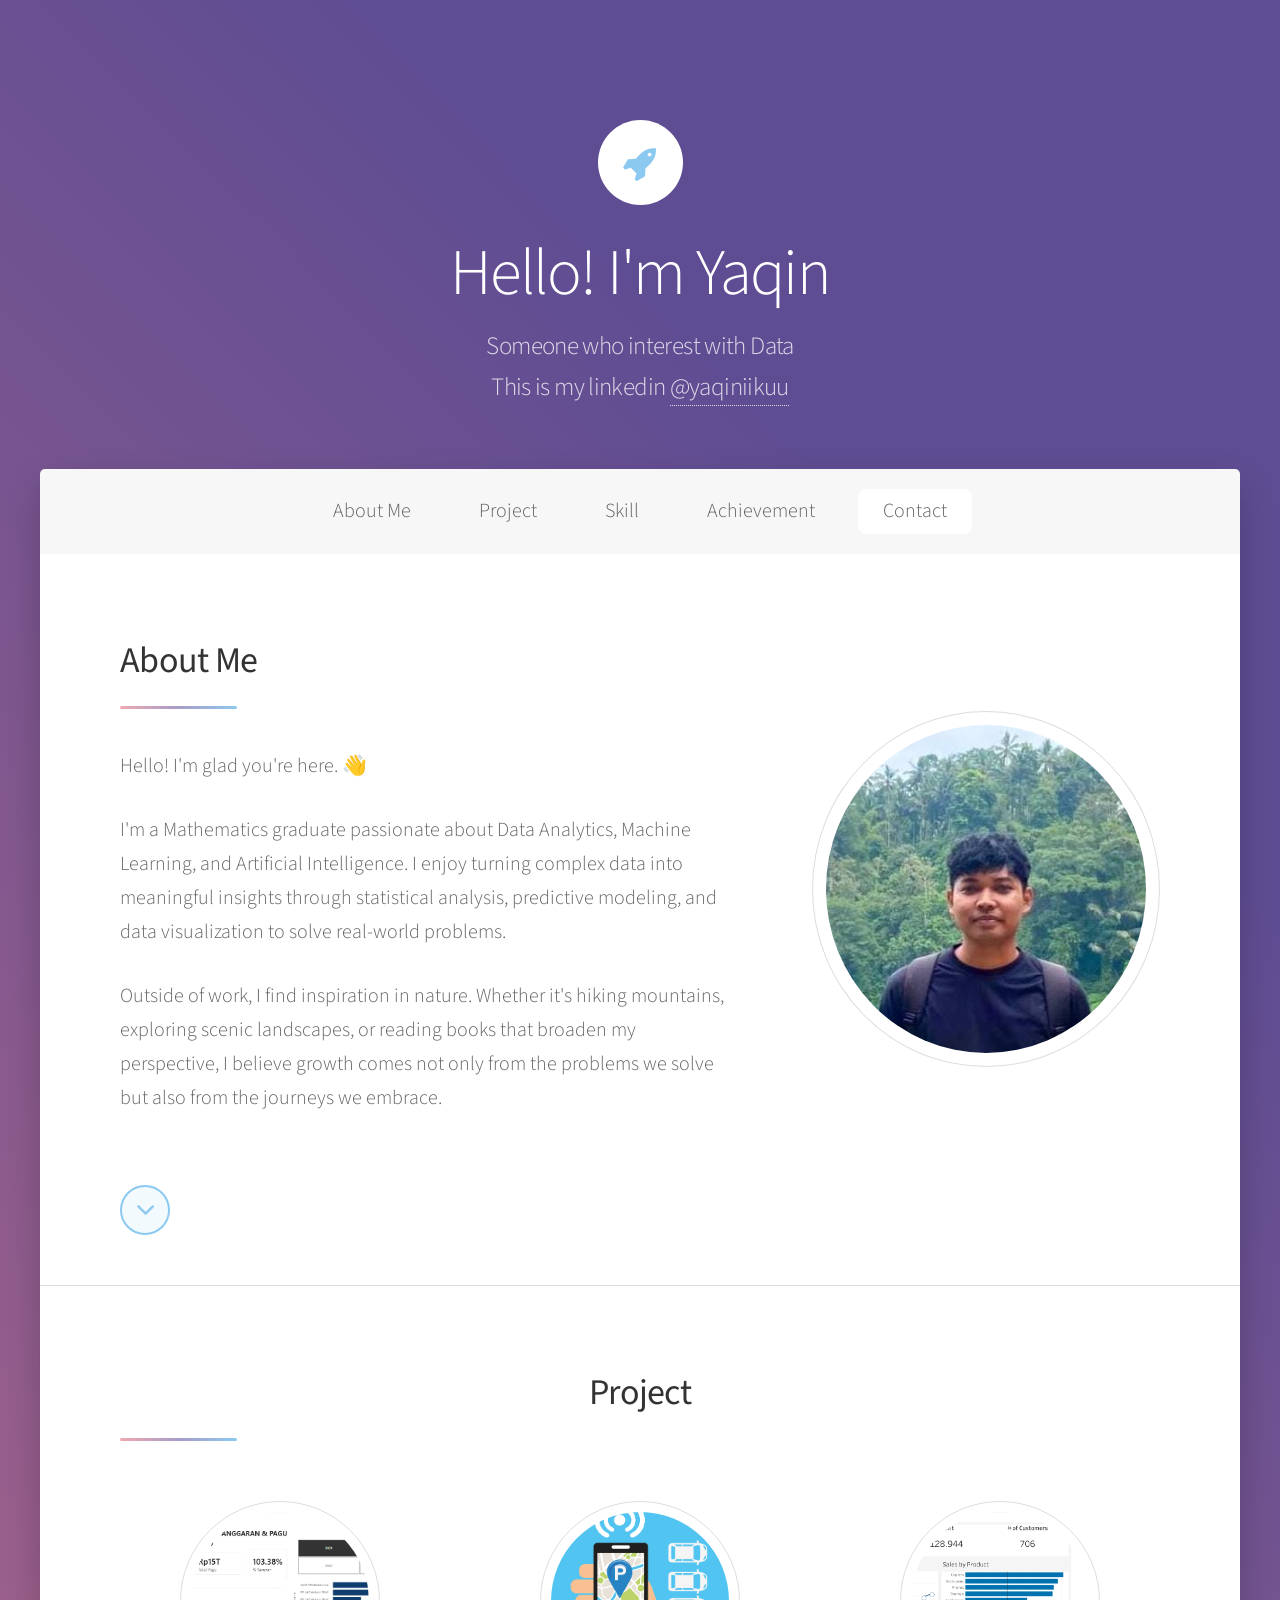
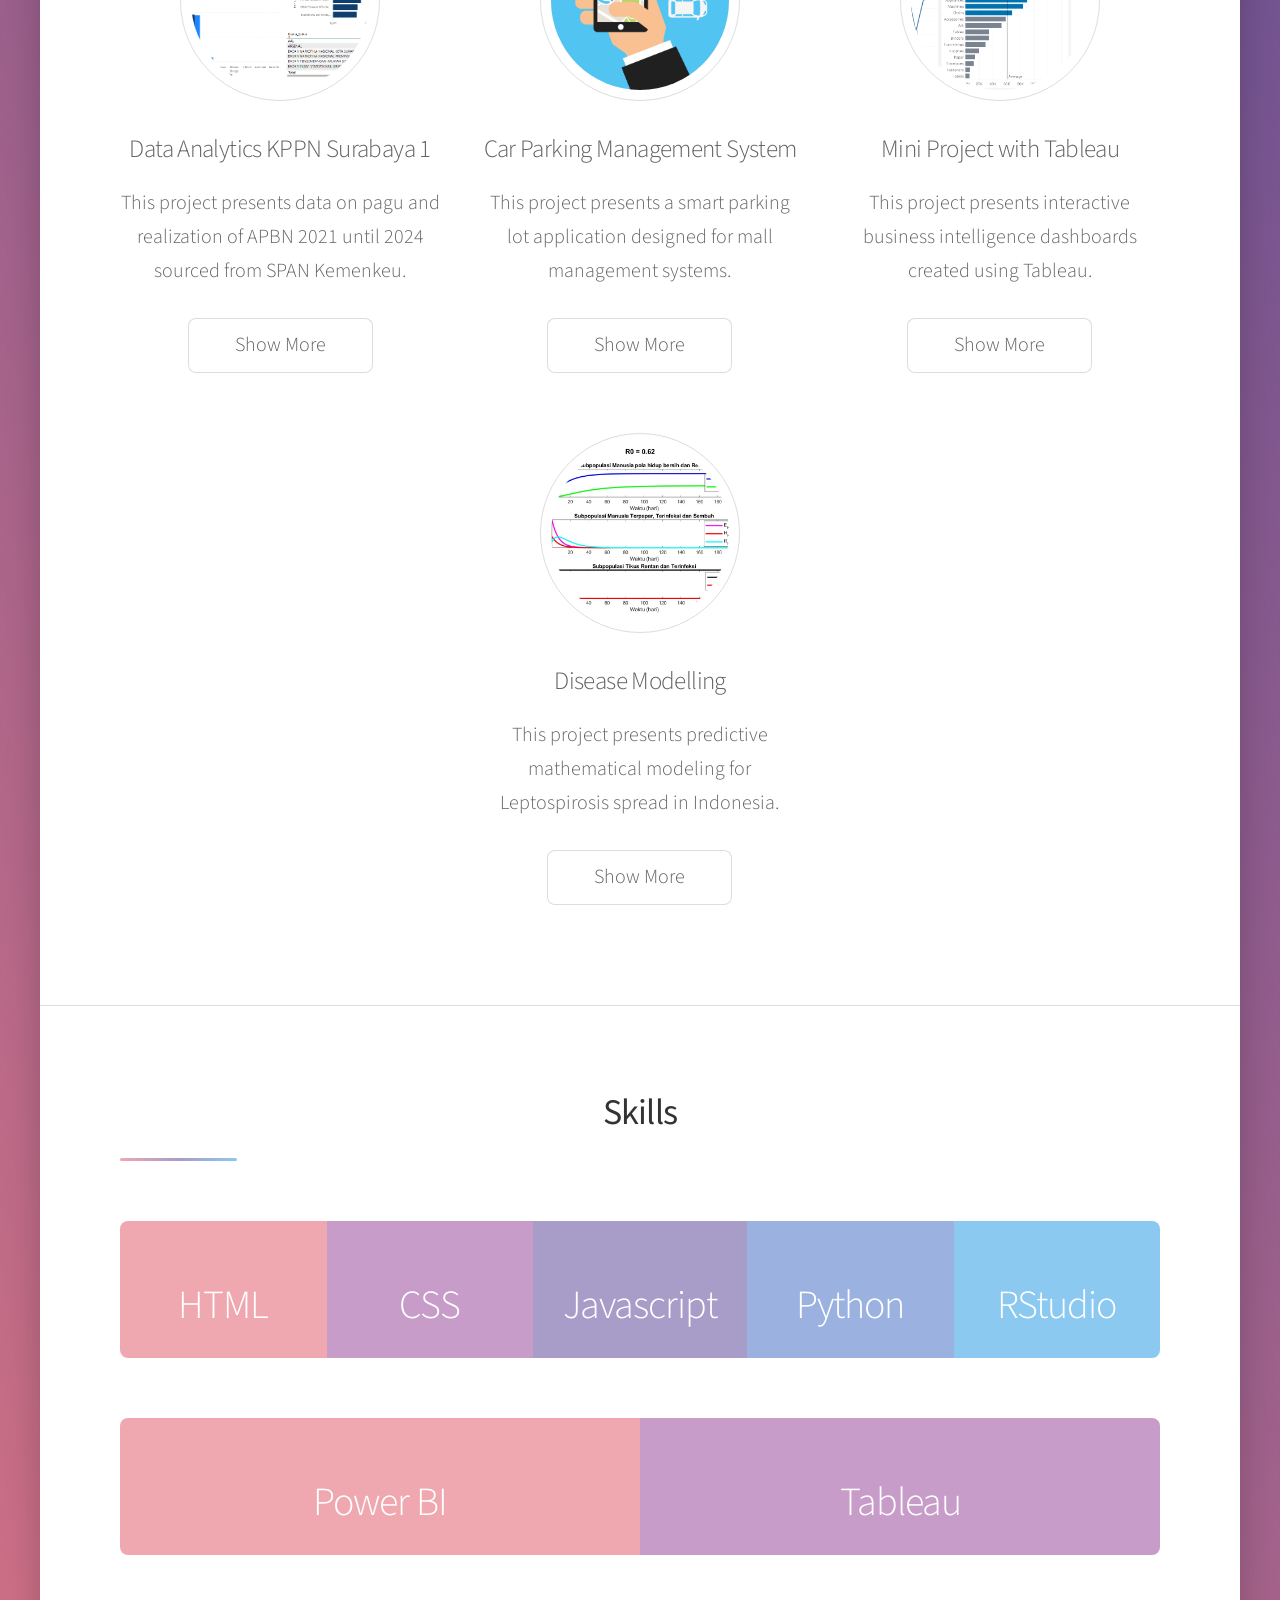
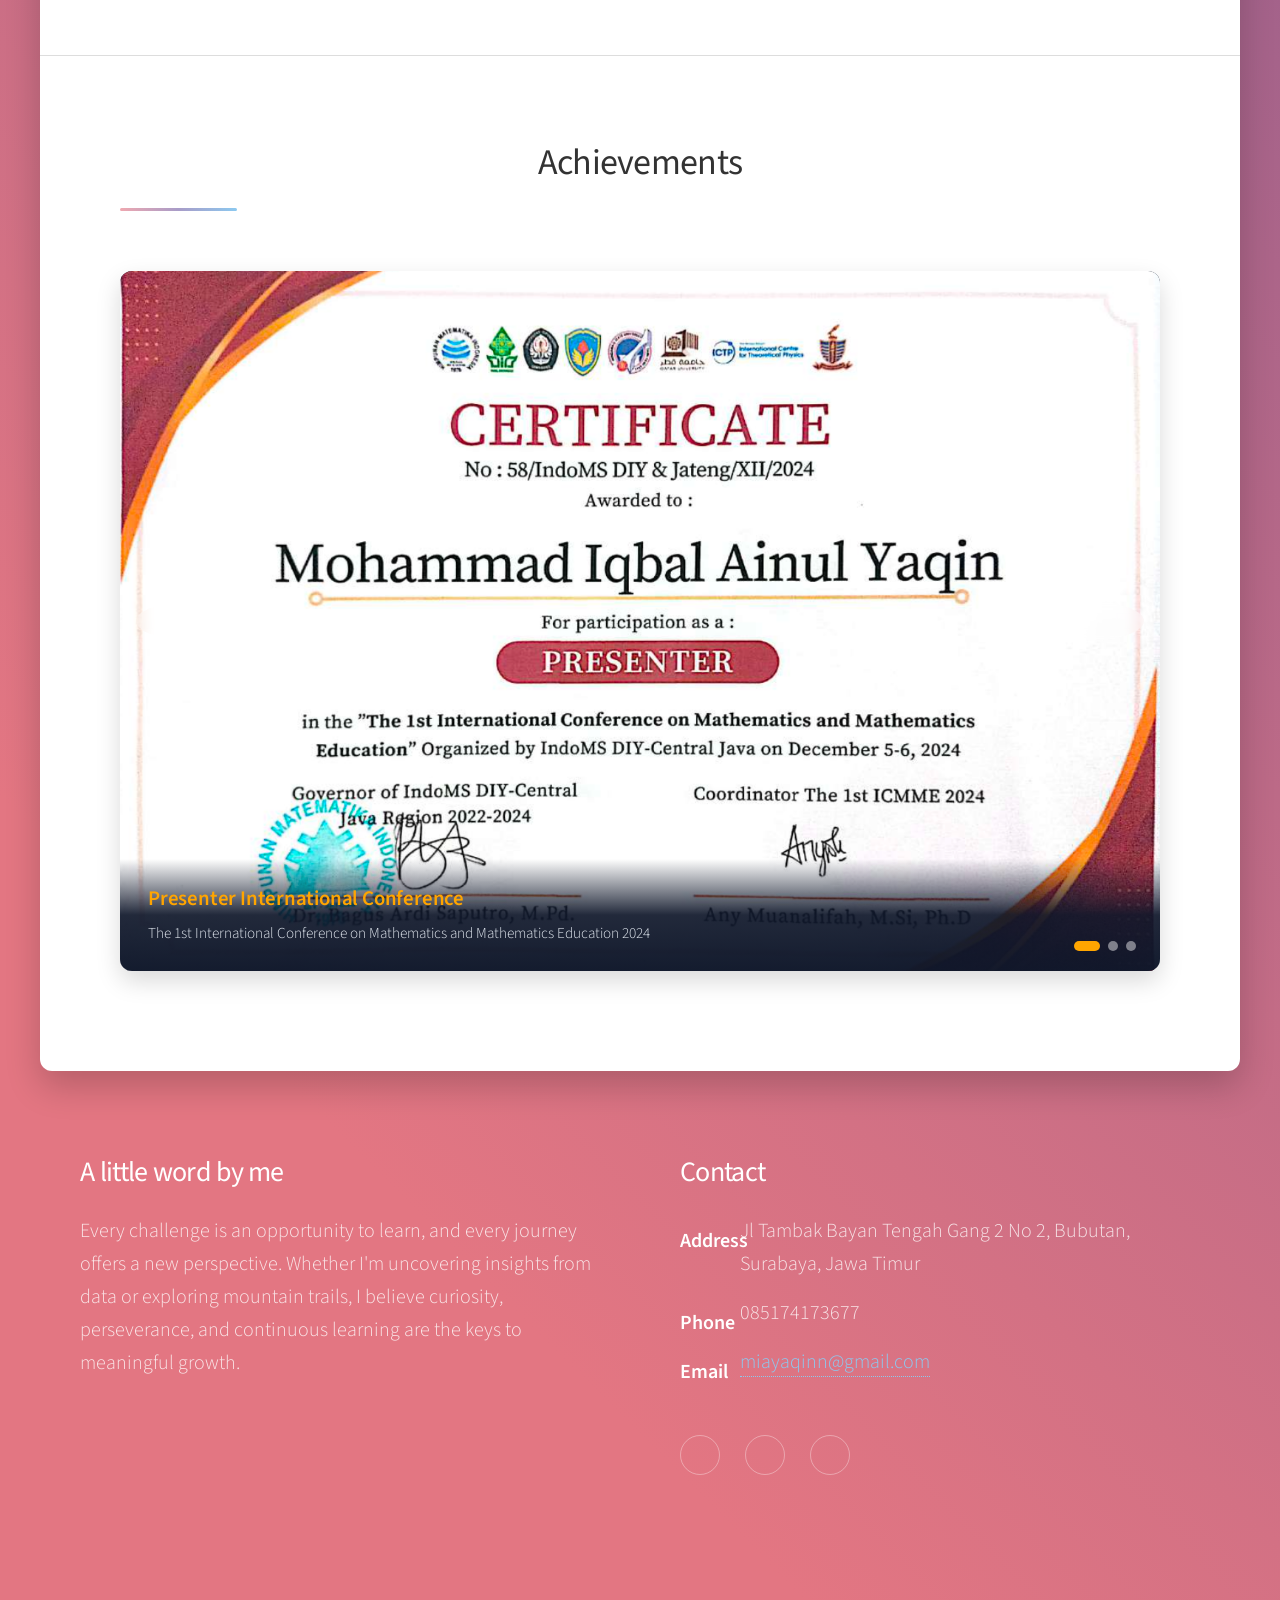
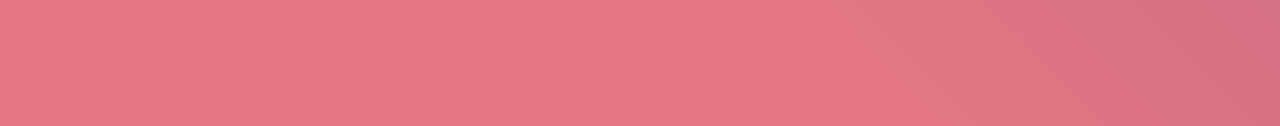
==== commit ae1a3961: "Update index.html" ====
--- a/index.html
+++ b/index.html
@@ -161,29 +161,47 @@
 
 								<!-- Slide 1 -->
 								<div class="carousel-slide">
-									<img src="images/project/project1/project1.jpeg" alt="Dashboard Power BI">
-									<div class="slide-caption">
-										<h3>Presenter International Conference</h3>
-										<p>Real-Time Budget Allocation and Expenditure Monitoring Dashboard for KPPN Surabaya I</p>
+									<img src="images/IndoMS.png">
+									<div class="slide-caption">
+										<h3>Presenter International Conference</h3>
+										<p>The 1st International Conference on Mathematics and Mathematics Education 2024</p>
 									</div>
 								</div>
 
 								<!-- Slide 2 -->
 								<div class="carousel-slide">
-									<img src="images/project/project1/project2.jpeg" alt="SPAN Data Cleaning">
-									<div class="slide-caption">
-										<h3>Presenter International Conference</h3>
-										<p>Cleaning and preprocessing raw SPAN transaction data to remove anomalies and duplicate records, ensuring data integrity and audit reliability.
+									<img src="images/dengue.png">
+									<div class="slide-caption">
+										<h3>Presenter International Conference</h3>
+										<p>International Conference of Interdisciplinary Research and Studies in Mathematics 2024</p>
+									</div>
+								</div>
+
+								<!-- Slide 3 -->
+								<div class="carousel-slide">
+									<img src="images/Leptos.png" alt="Bank Reconciliation Excel">
+									<div class="slide-caption">
+										<h3>Presenter International Conference</h3>
+										<p>International Conference of Interdisciplinary Research and Studies in Mathematics 2024</p>
+									</div>
+								</div>
+
+								<!-- Slide 4 -->
+								<div class="carousel-slide">
+									<img src="images/crime.png" >
+									<div class="slide-caption">
+										<h3>Presenter International Conference</h3>
+										<p>International Conference of Interdisciplinary Research and Studies in Mathematics 2024</p>
 </p>
 									</div>
 								</div>
 
-								<!-- Slide 3 -->
-								<div class="carousel-slide">
-									<img src="images/project/project1/project3.jpeg" alt="Bank Reconciliation Excel">
-									<div class="slide-caption">
-										<h3>Presenter International Conference</h3>
-										<p>A bank cash reconciliation system built with Advanced Excel formulas to streamline and accelerate the daily validation process.
+								<!-- Slide 5 -->
+								<div class="carousel-slide">
+									<img src="images/simple.png" >
+									<div class="slide-caption">
+										<h3>Presenter International Conference</h3>
+										<p>International Conference of Interdisciplinary Research and Studies in Mathematics 2024</p>
 </p>
 									</div>
 								</div>
